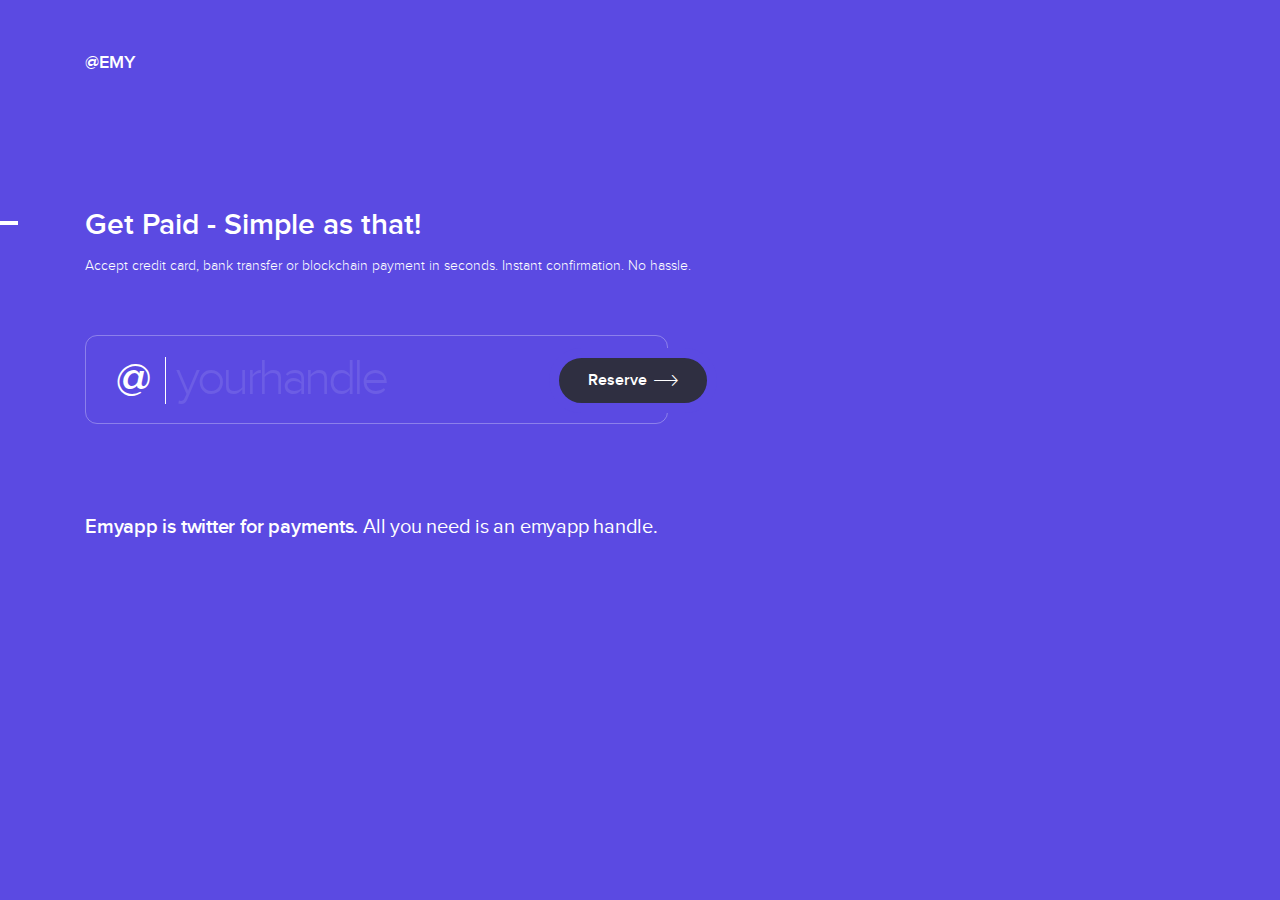
==== index.html @ e9bfbb36 "browser compatibility" ====
<!DOCTYPE html>
<html lang="en">
  <head>
    <meta charset="UTF-8" />
    <meta name="viewport" content="width=device-width, initial-scale=1.0" />
    <meta http-equiv="X-UA-Compatible" content="ie=edge" />
    <meta name="robots" content="noindex" />
    <link
      rel="icon"
      type="image/png"
      href="./assets/media/favicon/favicon.png"
    />
    <title>EMY</title>
    <link rel="stylesheet" href="./assets/css/bootstrap.min.css" />
    <link rel="stylesheet" href="./assets/css/style.css" />
  </head>

  <body id="app" class="background-color-dark full-screen overflow-hidden">
    <div class="container screens">
      <h5>@EMY</h5>
      <div class="row">
        <div
          class="col-12 offset-md-1 col-md-11 offset-xl-0 col-xl-12 screen-1"
        >
          <h2>Get Paid - Simple as that!</h2>
          <h3>
            Accept credit card, bank transfer or blockchain payment in seconds.
            Instant confirmation. No hassle.
          </h3>
          <div class="yourhandle">
            <button id="reserve-btn">Reserve<i class="icon-arrow"></i></button>
            <label for="handle">@</label>
            <input id="handleReserve" type="text" placeholder="yourhandle" />
          </div>
          <p>
            <span>Emyapp is twitter for payments.</span> All you need is an
            emyapp handle.
          </p>
        </div>
      </div>
    </div>

    <script
      src="https://code.jquery.com/jquery-3.4.0.min.js"
      integrity="sha256-BJeo0qm959uMBGb65z40ejJYGSgR7REI4+CW1fNKwOg="
      crossorigin="anonymous"
    ></script>
    <script src="./assets/js/bootstrap.min.js"></script>
    <script src="./assets/js/sliderTranspiled.js"></script>
  </body>
</html>
---- assets/css/style.css ----
@import url(../fonts/fonts-all/fonts.css);
@import url(../fonts/icon-fonts/icons.css);
*,
*::after,
*::before {
  padding: 0;
  margin: 0;
  -webkit-box-sizing: border-box;
  box-sizing: border-box; }

p,
h2,
h3,
h4 {
  padding: 0;
  margin: 0; }

html {
  font-size: 62.5%; }

body {
  font-family: "proxima_nova", Arial, sans-serif;
  color: #2F2F41; }

input:focus,
select:focus,
textarea:focus,
button:focus {
  outline: none; }

h1 {
  font-weight: bold; }

h2 {
  font-size: 2.4rem;
  font-weight: bold;
  line-height: 2.6rem; }

h4 {
  font-family: "djb_chalk_it_up";
  font-size: 2rem;
  line-height: 2.8rem;
  text-align: center;
  margin-bottom: 2rem;
  font-weight: bold; }

h5 {
  font-weight: bold; }

a {
  color: #ffffff;
  -webkit-transition: 0.3s ease-in-out;
  -o-transition: 0.3s ease-in-out;
  transition: 0.3s ease-in-out; }
  a:hover {
    text-decoration: none;
    color: #2F2F41; }

.slider-section {
  background-color: #5B4AE2;
  overflow: hidden; }
  .slider-section .index-nav {
    display: -webkit-box;
    display: -ms-flexbox;
    display: flex;
    -webkit-box-pack: justify;
    -ms-flex-pack: justify;
    justify-content: space-between;
    -webkit-box-align: baseline;
    -ms-flex-align: baseline;
    align-items: baseline; }
  .slider-section .reserve-index-btn {
    height: 2.5rem;
    width: 9.5rem;
    display: -webkit-box;
    display: -ms-flexbox;
    display: flex;
    font-size: 1.4rem;
    font-weight: 500;
    line-height: 1.7rem;
    padding: 0.4rem 2.2rem;
    border-radius: 3.4rem;
    background-color: #2F2F41;
    -webkit-transition: 0.3s ease-in-out;
    -o-transition: 0.3s ease-in-out;
    transition: 0.3s ease-in-out; }
    .slider-section .reserve-index-btn:hover {
      color: #2F2F41;
      background-color: #ffffff;
      -webkit-transform: scale(1.1);
      -ms-transform: scale(1.1);
      transform: scale(1.1);
      -webkit-box-shadow: 5px 5px 5px 0px rgba(0, 0, 0, 0.75);
      box-shadow: 5px 5px 5px 0px rgba(0, 0, 0, 0.75); }
  .slider-section .screens .screen-2 {
    padding-top: 9.4rem;
    padding-bottom: 12.6rem; }
    .slider-section .screens .screen-2 .small-img img {
      -webkit-transform: scale(1.5) translateY(7rem) translateX(-20%);
      -ms-transform: scale(1.5) translateY(7rem) translateX(-20%);
      transform: scale(1.5) translateY(7rem) translateX(-20%); }

.twitter-payments {
  padding-top: 3.4rem;
  padding-bottom: 8.1rem; }
  .twitter-payments h2 {
    width: 27.8rem;
    padding-bottom: 1.8rem; }
  .twitter-payments img {
    width: 100%;
    height: auto; }
  .twitter-payments p {
    width: 16.8rem;
    font-size: 1.4rem;
    letter-spacing: 0.1px;
    line-height: 1.8rem; }

.icons-section {
  margin-bottom: 8rem; }
  .icons-section .icons-box {
    display: -webkit-box;
    display: -ms-flexbox;
    display: flex;
    -webkit-box-orient: horizontal;
    -webkit-box-direction: normal;
    -ms-flex-flow: row wrap;
    flex-flow: row wrap; }
    .icons-section .icons-box img {
      width: 3.2rem;
      height: auto;
      margin-right: 16px; }
    .icons-section .icons-box h3 {
      display: -webkit-box;
      display: -ms-flexbox;
      display: flex;
      -webkit-box-align: center;
      -ms-flex-align: center;
      align-items: center;
      font-size: 1.6rem;
      font-weight: bold; }
    .icons-section .icons-box p {
      font-size: 1.4rem;
      line-height: 1.8rem;
      margin-top: 2rem;
      margin-bottom: 3rem; }

.online-payments {
  margin-bottom: 12.3rem; }
  .online-payments h2 {
    width: 27.8rem;
    margin-bottom: 1.8rem; }
  .online-payments p {
    width: 27.8rem;
    font-size: 1.4rem;
    line-height: 1.8rem;
    margin-bottom: 2.6rem; }
  .online-payments h3 {
    margin-bottom: 1.3rem;
    font-weight: bold; }
  .online-payments img:nth-of-type(1) {
    margin-bottom: 3.1rem; }
  .online-payments .emyapp-checkout {
    width: 13.3rem; }

.pay-coffee {
  margin-bottom: 7.5rem; }
  .pay-coffee h2 {
    width: 27.8rem;
    text-align: center;
    font-size: 1.8rem;
    line-height: 2.3rem;
    margin-bottom: 1.5rem;
    letter-spacing: -0.18px; }
  .pay-coffee p {
    width: 27.8rem;
    text-align: center;
    font-size: 1.4rem;
    line-height: 1.7rem;
    margin-bottom: 2.6rem; }
  .pay-coffee span {
    display: -webkit-box;
    display: -ms-flexbox;
    display: flex;
    -webkit-box-orient: vertical;
    -webkit-box-direction: normal;
    -ms-flex-direction: column;
    flex-direction: column;
    -webkit-box-align: center;
    -ms-flex-align: center;
    align-items: center;
    -webkit-box-pack: center;
    -ms-flex-pack: center;
    justify-content: center;
    width: 100%; }
  .pay-coffee img {
    width: 100%;
    height: auto; }

.business-solution {
  overflow: hidden;
  margin-bottom: 7.8rem; }
  .business-solution.container {
    padding-right: 0;
    padding-left: 0; }
  .business-solution.col-12 {
    padding-right: 0; }
  .business-solution img {
    width: 100%;
    height: auto; }
  .business-solution h4 {
    text-align: center; }
  .business-solution h2 {
    max-width: 27.7rem;
    font-size: 1.8rem;
    font-weight: bold;
    letter-spacing: -0.18px;
    line-height: 2.3rem;
    text-align: center;
    margin: auto;
    margin-bottom: 2.4rem; }
    .business-solution h2 span {
      display: block; }

footer {
  background-color: #5B4AE2;
  padding-top: 2rem;
  padding-bottom: 1.7rem; }
  footer h3 {
    color: #ffffff;
    font-size: 2.5rem;
    font-weight: bold;
    line-height: 3rem;
    text-align: center;
    margin-bottom: 2.5rem; }
  footer .store-icons {
    margin-bottom: 5rem; }
    footer .store-icons img {
      width: 11rem;
      -webkit-transition: 0.3s ease-in-out;
      -o-transition: 0.3s ease-in-out;
      transition: 0.3s ease-in-out; }
      footer .store-icons img:hover {
        -webkit-transform: scale(1.1);
        -ms-transform: scale(1.1);
        transform: scale(1.1);
        -webkit-box-shadow: 10px 10px 10px 0px rgba(0, 0, 0, 0.75);
        box-shadow: 10px 10px 10px 0px rgba(0, 0, 0, 0.75);
        border-radius: 9%; }
  footer .social-icons {
    margin-bottom: 2rem; }
    footer .social-icons img {
      height: 1.7rem;
      -webkit-transition: 0.3s ease-in-out;
      -o-transition: 0.3s ease-in-out;
      transition: 0.3s ease-in-out; }
      footer .social-icons img:hover {
        -webkit-transform: scale(1.3);
        -ms-transform: scale(1.3);
        transform: scale(1.3); }
  footer .privacy-terms {
    margin-bottom: 2.3rem;
    font-size: 1.2rem;
    line-height: 1.5rem; }
  footer p {
    color: #ffffff;
    font-size: 1.2rem;
    line-height: 1.5rem; }

.success-back-color {
  background-color: #5B4AE2; }

.white-stripes {
  position: relative; }

.signup-section h2 {
  font-size: 2.5rem;
  letter-spacing: -0.34px;
  line-height: 3rem;
  font-weight: 300; }
.signup-section .left-signup {
  display: -webkit-box;
  display: -ms-flexbox;
  display: flex;
  -webkit-box-orient: vertical;
  -webkit-box-direction: normal;
  -ms-flex-direction: column;
  flex-direction: column;
  color: #ffffff;
  min-height: 100vh;
  padding-top: 5rem; }
  .signup-section .left-signup h1 {
    font-size: 4.2rem;
    line-height: 5rem;
    margin-bottom: 3rem; }
  .signup-section .left-signup h5 {
    font-size: 1.8rem;
    font-weight: bold;
    line-height: 2.2rem; }
.signup-section .right-signup {
  display: -webkit-box;
  display: -ms-flexbox;
  display: flex;
  -webkit-box-orient: vertical;
  -webkit-box-direction: normal;
  -ms-flex-direction: column;
  flex-direction: column;
  text-align: center;
  min-height: 100vh;
  -webkit-box-pack: center;
  -ms-flex-pack: center;
  justify-content: center; }
  .signup-section .right-signup h2 {
    margin-bottom: 4.9rem; }
  .signup-section .right-signup a {
    color: #6043EB; }
  .signup-section .right-signup .signup-terms {
    font-size: 1.4rem;
    line-height: 1.7rem;
    margin-top: 3rem;
    margin-bottom: 5.5rem; }
  .signup-section .right-signup button {
    width: 100%;
    padding-top: 1.3rem;
    padding-bottom: 1.3rem;
    border-radius: 30px;
    background-color: #5b4ae2;
    -webkit-box-shadow: -1px 2px 5px 0 rgba(142, 142, 142, 0.5);
    box-shadow: -1px 2px 5px 0 rgba(142, 142, 142, 0.5);
    color: #f8f8f8;
    font-size: 2rem;
    font-weight: 500;
    letter-spacing: -0.27px;
    line-height: 2.4rem;
    border: none; }
    .signup-section .right-signup button:focus {
      outline: 0; }
  .signup-section .right-signup .input-box {
    position: relative; }
    .signup-section .right-signup .input-box input {
      font-size: 1.8rem;
      width: 100%;
      margin-top: 3.3rem;
      border-width: 0.1rem;
      border-top: none;
      border-left: none;
      border-right: none;
      border-color: #B9B9B9;
      padding-left: 40px;
      color: #2F2F41;
      box-shadow: none; }
      .signup-section .right-signup .input-box input::-webkit-input-placeholder {
        color: #B9B9B9; }
      .signup-section .right-signup .input-box input:-ms-input-placeholder {
        color: #B9B9B9; }
      .signup-section .right-signup .input-box input::-ms-input-placeholder {
        color: #B9B9B9; }
      .signup-section .right-signup .input-box input::placeholder {
        color: #B9B9B9; }
      .signup-section .right-signup .input-box input:focus {
        border-color: #5B4AE2; }
        .signup-section .right-signup .input-box input:focus + i {
          color: #5B4AE2; }
        .signup-section .right-signup .input-box input:focus:invalid {
          border-color: #E14141; }
          .signup-section .right-signup .input-box input:focus:invalid + i {
            color: #E14141; }
    .signup-section .right-signup .input-box i {
      font-size: 2rem;
      position: absolute;
      color: #B9B9B9;
      top: 3.5rem;
      left: 0.4rem; }
    .signup-section .right-signup .input-box .validation-alert {
      -ms-flex-item-align: start;
      align-self: start;
      display: -webkit-box;
      display: -ms-flexbox;
      display: flex;
      color: #E14141;
      font-size: 1rem;
      letter-spacing: -0.14px;
      line-height: 1.2rem; }
    .signup-section .right-signup .input-box .floating-label {
      -webkit-transform: translateY(-40px);
      -ms-transform: translateY(-40px);
      transform: translateY(-40px);
      left: 40px;
      position: absolute;
      -webkit-transition: all 0.3s;
      -o-transition: all 0.3s;
      transition: all 0.3s;
      color: #B9B9B9; }
    @media screen and (-ms-high-contrast: active), (-ms-high-contrast: none) {
      .signup-section .right-signup .input-box {
        /*IE10+-specific CSS here*/ }
        .signup-section .right-signup .input-box .floating-label {
          display: none; } }
    .signup-section .right-signup .input-box input:placeholder-shown ~ label {
      opacity: 1;
      visibility: hidden;
      -webkit-transform: translateY(-20px);
      -ms-transform: translateY(-20px);
      transform: translateY(-20px); }
.signup-section .signup-success {
  color: #ffffff; }
  .signup-section .signup-success .icon-checked {
    font-size: 8.4rem; }
  .signup-section .signup-success h2 {
    font-size: 2.2rem;
    font-weight: 400;
    letter-spacing: -0.3px;
    line-height: 2.6rem;
    margin-top: 4.3rem;
    margin-bottom: 14rem; }
    .signup-section .signup-success h2 span {
      display: inline-block;
      font-weight: bold;
      margin-top: 1rem; }
  .signup-section .signup-success a {
    display: block;
    color: #ffffff;
    font-size: 1.8rem;
    font-weight: 300;
    line-height: 2.6rem; }

.background-color-dark {
  background-color: #5B4AE2; }

.full-screen {
  min-height: 100vh; }

.screens .box-active {
  opacity: 1 !important; }
  .screens .box-active h2 {
    position: relative; }
    .screens .box-active h2:before {
      content: "";
      position: absolute;
      height: 0.4rem;
      width: 3.3rem;
      background-color: #ffffff;
      bottom: 50%;
      left: -10.5rem; }
.screens h5 {
  color: #ffffff;
  font-size: 1.4rem;
  font-weight: 500;
  line-height: 1.7rem;
  padding-top: 4rem; }
.screens .screen-1 {
  display: -webkit-box;
  display: -ms-flexbox;
  display: flex;
  -webkit-box-orient: vertical;
  -webkit-box-direction: normal;
  -ms-flex-direction: column;
  flex-direction: column;
  color: #ffffff; }
  .screens .screen-1 h2 {
    font-size: 2.2rem;
    font-weight: 500;
    line-height: 3.6rem;
    margin-top: 10.5rem; }
  .screens .screen-1 h3 {
    font-weight: 300;
    font-size: 1.2rem;
    line-height: 1.5rem;
    margin-top: 1.3rem; }
  .screens .screen-1 p {
    font-size: 1.6rem;
    letter-spacing: -0.22px;
    line-height: 2.2rem;
    margin-top: 12rem; }
    .screens .screen-1 p span {
      font-weight: 500; }
  .screens .screen-1 .yourhandle {
    position: relative;
    display: -webkit-box;
    display: -ms-flexbox;
    display: flex;
    -ms-flex-line-pack: center;
    align-content: center;
    height: 44px;
    width: 90%;
    /* fallback */
    width: calc(100% - 5rem);
    border: 1px solid rgba(255, 255, 255, 0.3);
    border-radius: 1.2rem;
    margin-top: 6rem; }
    .screens .screen-1 .yourhandle label {
      font-size: 2.6rem;
      font-weight: 500;
      line-height: 4.3rem;
      padding-left: 2rem;
      position: relative; }
      .screens .screen-1 .yourhandle label:after {
        content: "";
        position: absolute;
        top: 20%;
        right: -1rem;
        height: 2.5rem;
        width: 0.05rem;
        background-color: #ffffff; }
    .screens .screen-1 .yourhandle input {
      margin-left: 2.5rem;
      color: #ffffff;
      background-color: transparent;
      width: 55%;
      border: none;
      font-size: 2.4rem; }
    .screens .screen-1 .yourhandle ::-webkit-input-placeholder {
      color: #ffffff;
      opacity: 0.1; }
    .screens .screen-1 .yourhandle ::-moz-placeholder {
      color: #ffffff;
      opacity: 0.1; }
    .screens .screen-1 .yourhandle :-ms-input-placeholder {
      color: #ffffff;
      opacity: 0.1; }
    .screens .screen-1 .yourhandle :-moz-placeholder {
      color: #ffffff;
      opacity: 0.1; }
  .screens .screen-1 #reserve-btn {
    position: absolute;
    right: -3rem;
    top: 24%;
    display: -webkit-box;
    display: -ms-flexbox;
    display: flex;
    -webkit-box-pack: center;
    -ms-flex-pack: center;
    justify-content: center;
    -webkit-box-align: center;
    -ms-flex-align: center;
    align-items: center;
    height: 22px;
    width: 70px;
    border-radius: 34px;
    background-color: #2F2F41;
    opacity: 1 !important;
    border: none;
    color: #ffffff;
    font-size: 1rem;
    font-weight: 500;
    line-height: 1.2rem;
    -webkit-transition: 0.3s ease-in-out;
    -o-transition: 0.3s ease-in-out;
    transition: 0.3s ease-in-out; }
    .screens .screen-1 #reserve-btn:hover {
      color: #2F2F41;
      background-color: #ffffff; }
    .screens .screen-1 #reserve-btn i {
      font-size: 5px;
      padding-left: 5px; }
.screens .screen-2 {
  color: #ffffff;
  -ms-flex-line-pack: center;
  align-content: center;
  -webkit-box-pack: center;
  -ms-flex-pack: center;
  justify-content: center;
  height: 100vh;
  -webkit-animation: fade-in 1s ease-in;
  animation: fade-in 1s ease-in; }
@-webkit-keyframes fade-in {
  0% {
    opacity: 0.2; }
  100% {
    opacity: 1; } }
@keyframes fade-in {
  0% {
    opacity: 0.2; }
  100% {
    opacity: 1; } }
  .screens .screen-2 .text-box {
    opacity: 0.2; }
    .screens .screen-2 .text-box + .text-box {
      margin-top: 3rem; }
  .screens .screen-2 h2 {
    font-size: 2rem;
    font-weight: 300;
    line-height: 2.4rem; }
  .screens .screen-2 p {
    font-size: 1.4rem;
    line-height: 1.8rem;
    margin-top: 2rem; }
  .screens .screen-2 img {
    width: 100%;
    height: auto;
    -webkit-transform: scale(1.5) translateY(7rem);
    -ms-transform: scale(1.5) translateY(7rem);
    transform: scale(1.5) translateY(7rem); }
  .screens .screen-2 .img-divider {
    padding-top: 4rem; }

/* Small devices (landscape phones, 576px and up) */
@media (min-width: 576px) {
  h2 {
    font-size: 3.6rem; }

  .slider-section .screens .screen-2 .small-img img {
    padding-top: 4rem; }

  .twitter-payments {
    padding-top: 5.4rem;
    padding-bottom: 10.4rem; }
    .twitter-payments h2 {
      width: 24.1rem;
      line-height: 3.6rem;
      padding-bottom: 2.2rem; }
    .twitter-payments p {
      width: 24.1rem;
      line-height: 1.9rem; }
    .twitter-payments img {
      position: absolute;
      bottom: 2rem;
      left: -11%; }

  .online-payments {
    margin-bottom: 12.3rem; }
    .online-payments h2 {
      line-height: 3.8rem;
      margin-bottom: 1.5rem;
      width: -webkit-fit-content;
      width: -moz-fit-content;
      width: fit-content; }
    .online-payments p {
      line-height: 3.1rem;
      width: -webkit-fit-content;
      width: -moz-fit-content;
      width: fit-content; }
    .online-payments h3 {
      font-size: 2.1rem;
      line-height: 2.5rem; }

  .business-solution {
    margin-bottom: 13.5rem; }
    .business-solution.container {
      padding-right: 15px;
      padding-left: 15px; }
    .business-solution.col-12 {
      padding-right: 15px; }
    .business-solution h2 span {
      display: initial; }

  footer {
    padding-top: 4rem;
    padding-bottom: 3rem; }
    footer h3 {
      font-size: 4.2rem;
      line-height: 5rem;
      margin-bottom: 2.7rem; }
    footer .store-icons {
      margin-bottom: 7rem; }
      footer .store-icons img {
        width: 12.5rem; }
    footer .social-icons {
      margin-bottom: 3rem; }
      footer .social-icons img {
        height: 1.9rem; }
    footer .privacy-terms {
      margin-bottom: 3rem;
      font-size: 1.6rem;
      line-height: 2rem; }
    footer p {
      font-size: 1.4rem;
      line-height: 1.7rem; }

  .screens .screen-2 .img-divider-576 {
    padding-top: 4rem; } }
/* Medium devices (tablets, 768px and up) */
@media (min-width: 768px) {
  h4 {
    font-size: 2rem;
    line-height: 2.8rem;
    margin-bottom: 3rem;
    text-align: left; }

  .success-back-color {
    background-color: #ffffff; }

  .white-stripes {
    background: -webkit-gradient(linear, right top, left top, color-stop(60%, #ffffff), color-stop(40%, #5B4AE2));
    background: -webkit-linear-gradient(right, #ffffff 60%, #5B4AE2 40%);
    background: -o-linear-gradient(right, #ffffff 60%, #5B4AE2 40%);
    background: linear-gradient(to left, #ffffff 60%, #5B4AE2 40%); }

  .slider-section .reserve-index-btn {
    height: 2.9rem;
    width: 9.7rem;
    font-weight: 500;
    padding: 0.6rem 2.3rem;
    border-radius: 3.4rem;
    background-color: #2F2F41; }
    .slider-section .reserve-index-btn:hover {
      color: #2F2F41;
      background-color: #ffffff; }
  .slider-section .screens .screen-2 {
    padding-top: 12.8rem;
    padding-bottom: 40.2rem; }

  .twitter-payments img {
    bottom: -7rem; }

  .icons-section {
    margin-bottom: 14.7rem; }
    .icons-section .icons-box {
      -webkit-box-orient: vertical;
      -webkit-box-direction: normal;
      -ms-flex-flow: column nowrap;
      flex-flow: column nowrap; }
      .icons-section .icons-box img {
        height: 50px;
        margin-bottom: 2.5rem; }
      .icons-section .icons-box h3 {
        font-size: 2rem;
        line-height: 2.4rem; }
      .icons-section .icons-box p {
        line-height: 1.9rem; }

  .online-payments h2 {
    width: 30.3rem; }
  .online-payments p {
    width: 30.3rem; }

  .pay-coffee {
    margin-bottom: 13rem; }
    .pay-coffee p {
      font-size: 1.4rem;
      line-height: 1.7rem;
      text-align: left; }
    .pay-coffee h2 {
      font-size: 3rem;
      font-weight: bold;
      letter-spacing: -0.3px;
      line-height: 3rem;
      text-align: left; }
    .pay-coffee span {
      -webkit-box-align: start;
      -ms-flex-align: start;
      align-items: start; }

  .business-solution h2 {
    max-width: 50rem;
    font-size: 3rem;
    letter-spacing: -0.3px;
    line-height: 3rem; }

  .signup-section .right-signup h2 {
    text-align: left; }
  .signup-section .signup-success {
    display: -webkit-box;
    display: -ms-flexbox;
    display: flex;
    -webkit-box-orient: vertical;
    -webkit-box-direction: normal;
    -ms-flex-direction: column;
    flex-direction: column;
    -webkit-box-align: start;
    -ms-flex-align: start;
    align-items: flex-start; }
    .signup-section .signup-success .icon-checked {
      font-size: 9.6rem;
      color: #5B4AE2; }
    .signup-section .signup-success .icon-arrow {
      color: #5B4AE2; }
    .signup-section .signup-success h2 {
      color: #5B4AE2;
      font-size: 3rem;
      font-weight: 300;
      letter-spacing: -2.07px;
      line-height: 3.6rem;
      margin-top: 4.3rem;
      margin-bottom: 8rem; }
    .signup-section .signup-success a {
      color: #2F2F41;
      line-height: 2.4rem;
      text-align: left; }
      .signup-section .signup-success a:hover {
        color: #5B4AE2;
        cursor: pointer; }

  .screens h5 {
    font-size: 1.8rem;
    line-height: 2.2rem;
    padding-top: 5.2rem; }
  .screens .screen-1 h2 {
    position: relative;
    font-size: 3rem;
    line-height: 3.6rem;
    margin-top: 12.8rem; }
    .screens .screen-1 h2:before {
      content: "";
      position: absolute;
      height: 0.4rem;
      width: 3.3rem;
      background-color: #ffffff;
      bottom: 50%;
      left: -10rem; }
  .screens .screen-1 h3 {
    font-size: 1.4rem;
    line-height: 1.7rem;
    margin-top: 1.5rem; }
  .screens .screen-1 p {
    font-size: 2rem;
    line-height: 4.8rem;
    margin-top: 7.9rem; }
  .screens .screen-1 .yourhandle {
    height: 8.9rem;
    max-width: 58.3rem;
    margin-top: 6rem;
    border-radius: 1.2rem; }
    .screens .screen-1 .yourhandle label {
      font-size: 4.5rem;
      font-weight: 500;
      line-height: 8.9rem;
      padding-left: 3rem; }
      .screens .screen-1 .yourhandle label:after {
        content: "";
        position: absolute;
        top: 25%;
        right: -1.5rem;
        height: 4.7rem;
        width: 0.1rem; }
    .screens .screen-1 .yourhandle input {
      margin-left: 2.5rem;
      width: 65%;
      font-size: 5rem;
      line-height: 6.1rem;
      letter-spacing: -3.45px;
      font-weight: 300; }
  .screens .screen-1 #reserve-btn {
    right: -5rem;
    top: 14%;
    height: 4.5rem;
    width: 14.8rem;
    font-size: 1.6rem;
    font-weight: 500;
    line-height: 4.5rem;
    -webkit-box-sizing: content-box;
    box-sizing: content-box;
    border: 1rem solid #5B4AE2; }
    .screens .screen-1 #reserve-btn i {
      font-size: 1.1rem;
      padding-left: 0.7rem; }
  .screens .screen-2 {
    padding-top: 0; }
    .screens .screen-2 .text-box {
      opacity: 0.2; }
      .screens .screen-2 .text-box + .text-box {
        margin-top: 4rem; }
    .screens .screen-2 h2 {
      max-width: 37.4rem;
      font-size: 3rem;
      font-weight: 300;
      line-height: 3.6rem; }
      .screens .screen-2 h2:before {
        left: -5.5rem; }
    .screens .screen-2 p {
      max-width: 35.6rem;
      font-size: 1.6rem;
      line-height: 2rem;
      margin-top: 2rem; }
    .screens .screen-2 img {
      -webkit-transform: scale(2.5) translateY(9rem) translateX(-4.5rem);
      -ms-transform: scale(2.5) translateY(9rem) translateX(-4.5rem);
      transform: scale(2.5) translateY(9rem) translateX(-4.5rem); } }
@media (min-width: 921px) {
  .screens .screen-2 img {
    -webkit-transform: scale(3.5) translateY(6.4rem) translateX(-2.5rem);
    -ms-transform: scale(3.5) translateY(6.4rem) translateX(-2.5rem);
    transform: scale(3.5) translateY(6.4rem) translateX(-2.5rem); } }
/* Large devices (desktops, 992px and up) */
@media (min-width: 992px) {
  h2 {
    font-size: 5.6rem; }

  .screens .screen-2 img {
    -webkit-transform: scale(2) translateY(9rem);
    -ms-transform: scale(2) translateY(9rem);
    transform: scale(2) translateY(9rem); }

  .twitter-payments {
    padding-bottom: 27rem; }
    .twitter-payments h2 {
      width: 38rem;
      line-height: 5.8rem; }
    .twitter-payments p {
      width: 38rem;
      font-size: 1.5rem;
      line-height: 2.2rem; }
    .twitter-payments img {
      bottom: -23rem;
      left: -22%; }

  .icons-section {
    margin-bottom: 14.7rem; }
    .icons-section .icons-box h3 {
      font-size: 2.1rem;
      line-height: 2.5rem; }
    .icons-section .icons-box p {
      font-size: 1.5rem;
      line-height: 2.2rem; }

  .online-payments {
    margin-bottom: 8rem; }
    .online-payments h2 {
      font-size: 5.5rem;
      line-height: 5.5rem;
      width: 43rem;
      margin-bottom: 2rem; }
    .online-payments p {
      font-size: 1.5rem;
      line-height: 2.2rem;
      width: 43rem; }
    .online-payments h3 {
      font-size: 2.1rem;
      line-height: 2.5rem; }
    .online-payments .emyapp-checkout {
      width: 15.5rem; }

  .business-solution {
    margin-bottom: 19.5rem; }
    .business-solution h2 {
      max-width: 70rem;
      font-size: 4rem;
      letter-spacing: -0.4px;
      line-height: 4rem; }

  footer {
    padding-top: 9.4rem;
    padding-bottom: 2.6rem; }
    footer h3 {
      font-size: 5.2rem;
      line-height: 6.2rem;
      margin-bottom: 4.8rem; }
    footer .store-icons {
      margin-bottom: 10.9rem; }
      footer .store-icons img {
        width: 15.5rem; }
    footer .social-icons {
      margin-bottom: 4rem; }
      footer .social-icons img {
        height: 2.2rem; }
    footer .privacy-terms {
      margin-bottom: 4rem;
      font-size: 2rem;
      line-height: 2.4rem; }
    footer p {
      font-size: 1.8rem;
      line-height: 2.2rem; } }
/* Extra large devices (large desktops, 1200px and up) */
@media (min-width: 1200px) {
  h4 {
    font-size: 3rem;
    line-height: 4.18rem;
    margin-bottom: 2.5rem; }

  .twitter-payments {
    padding-bottom: 36rem; }
    .twitter-payments img {
      bottom: -34rem; }

  .pay-coffee h2 {
    font-size: 3.5rem;
    font-weight: bold;
    letter-spacing: -0.35px;
    line-height: 3.7rem; }
  .pay-coffee p {
    font-size: 1.8rem;
    line-height: 2.2rem; } }
/* Extra large devices (large desktops, 1440px and up) */
@media (min-width: 1440px) {
  .slider-section .index-nav h5 {
    font-size: 2rem;
    line-height: 2.4rem; }
  .slider-section .reserve-index-btn {
    height: 3.6rem;
    width: 13.5rem;
    font-size: 1.6rem;
    line-height: 1.9rem;
    padding: 0.9rem 3.6rem; }
  .slider-section .screens .screen-2 {
    padding-top: 19.7rem;
    padding-bottom: 31.9rem;
    height: auto; }

  .pay-coffee {
    margin-bottom: 7rem; }
    .pay-coffee img {
      position: absolute;
      width: 58.3vw;
      left: -29%;
      max-width: 86rem; }
    .pay-coffee span {
      height: 57rem;
      -webkit-box-align: center;
      -ms-flex-align: center;
      align-items: center; }

  .white-stripes {
    background: -webkit-gradient(linear, right top, left top, color-stop(51%, #ffffff), color-stop(49%, #5B4AE2));
    background: -webkit-linear-gradient(right, #ffffff 51%, #5B4AE2 49%);
    background: -o-linear-gradient(right, #ffffff 51%, #5B4AE2 49%);
    background: linear-gradient(to left, #ffffff 51%, #5B4AE2 49%); }
    .white-stripes .bot-mask {
      background-color: #ffffff;
      height: 20vh;
      width: 50vw;
      position: absolute;
      bottom: 0;
      z-index: -1; }

  .signup-section .left-signup {
    background-image: url("../media/desktop/images/mobile_signup.png");
    background-repeat: no-repeat;
    background-position: 20% 100%;
    padding-top: 3.4rem;
    min-height: 85rem; }
    .signup-section .left-signup h1 {
      font-size: 6.2rem;
      line-height: 7.4rem;
      margin-bottom: 1rem; }
    .signup-section .left-signup h2 {
      font-size: 3.3rem;
      line-height: 4rem;
      font-weight: 300; }
    .signup-section .left-signup h5 {
      font-size: 2rem;
      line-height: 2.4rem;
      margin-bottom: 10.6rem; }
  .signup-section .signup-success .icon-checked {
    font-size: 9rem; }
  .signup-section .signup-success h2 {
    font-size: 3.3rem;
    letter-spacing: -2.28px;
    line-height: 4rem;
    margin-top: 2.3rem;
    margin-bottom: 23.7rem; }
  .signup-section .signup-success a {
    font-size: 3.2;
    line-height: 3.2rem; }

  .screens h5 {
    font-size: 2rem;
    line-height: 2.4rem;
    padding-top: 5.2rem; }
  .screens .screen-1 h2 {
    font-size: 3.5rem;
    line-height: 6.8rem;
    margin-top: 13.6rem; }
    .screens .screen-1 h2:before {
      height: 0.6rem;
      width: 17.1rem;
      left: -25rem; }
  .screens .screen-1 h3 {
    font-size: 2rem;
    line-height: 2.4rem;
    margin-top: 1rem; }
  .screens .screen-1 p {
    font-size: 2.5rem;
    letter-spacing: -0.34px;
    margin-top: 14.6rem; }
  .screens .screen-1 .yourhandle {
    height: 13.3rem;
    max-width: 88.3rem;
    margin-top: 12.5rem; }
    .screens .screen-1 .yourhandle label {
      font-size: 6.8rem;
      font-weight: 500;
      line-height: 13.3rem;
      padding-left: 4.8rem; }
      .screens .screen-1 .yourhandle label:after {
        content: "";
        position: absolute;
        top: 25%;
        right: -2.6rem;
        height: 7.4rem;
        width: 0.1rem; }
    .screens .screen-1 .yourhandle input {
      margin-left: 5.5rem;
      width: 65%;
      font-size: 9rem;
      line-height: 13.3rem;
      letter-spacing: -6.21px;
      font-weight: 300; }
  .screens .screen-1 #reserve-btn {
    right: -5rem;
    top: 14%;
    height: 5.9rem;
    width: 19.4rem;
    font-size: 2.2rem;
    line-height: 5.9rem;
    -webkit-box-sizing: content-box;
    box-sizing: content-box;
    border: 1.9rem solid #5B4AE2;
    border-radius: 5.4rem; }
    .screens .screen-1 #reserve-btn i {
      font-size: 1.6rem;
      padding-left: 1.4rem; }
  .screens .screen-2 {
    padding-top: 0; }
    .screens .screen-2 .text-box + .text-box {
      margin-top: 8rem; }
    .screens .screen-2 .text-box h2:before {
      height: 0.6rem;
      width: 17.1rem;
      left: -25rem; }
    .screens .screen-2 p {
      max-width: 38.2rem;
      margin-top: 2.5rem; }
    .screens .screen-2 img {
      -webkit-transform: scale(2) translateY(9rem);
      -ms-transform: scale(2) translateY(9rem);
      transform: scale(2) translateY(9rem); } }

/*# sourceMappingURL=style.css.map */
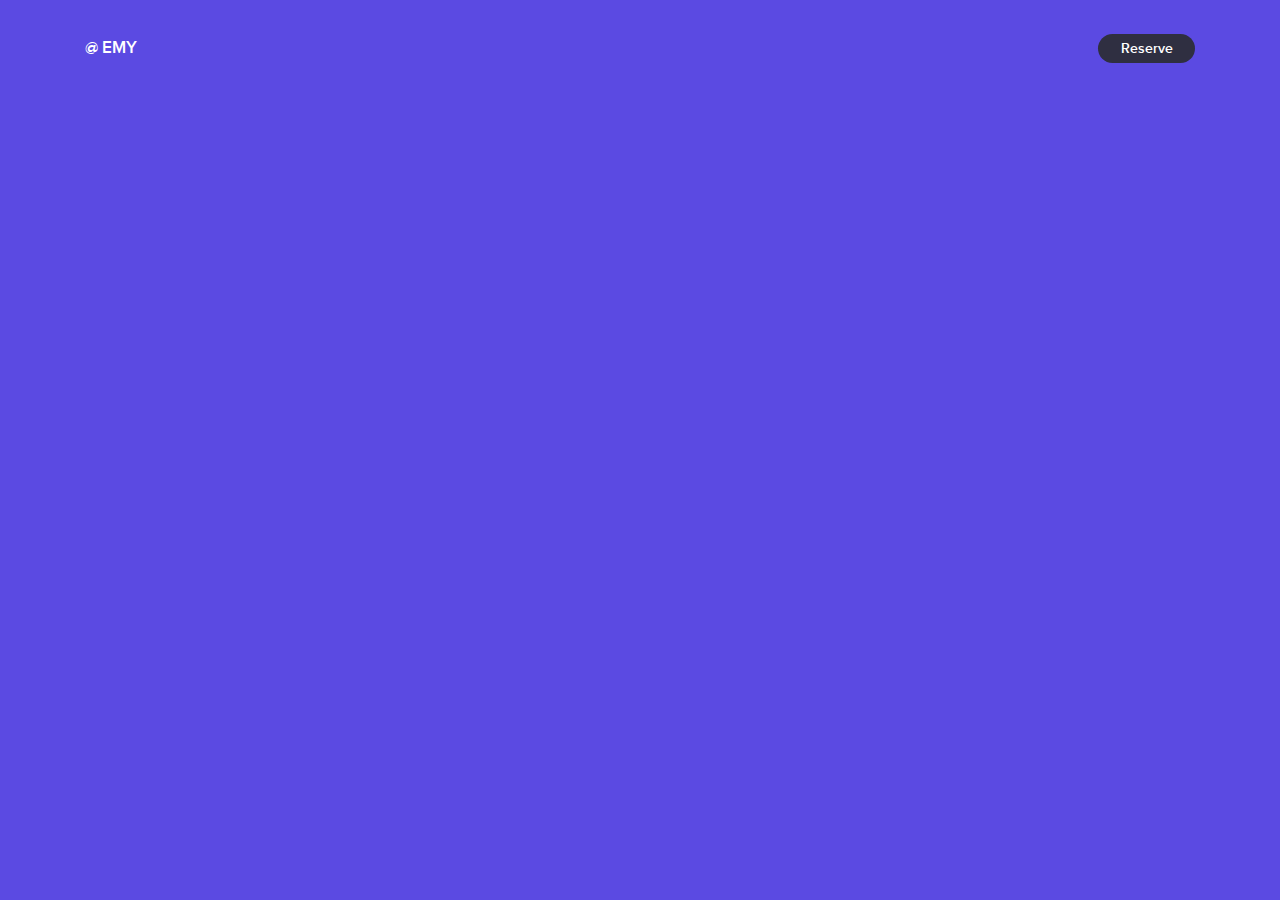
==== commit 17f60587: "transitions" ====
--- a/index.html
+++ b/index.html
@@ -15,9 +15,21 @@
     <link rel="stylesheet" href="./assets/css/style.css" />
   </head>
 
-  <body id="app" class="background-color-dark full-screen overflow-hidden">
-    <div class="container screens">
+  <body class="background-color-dark full-screen overflow-hidden">
+    <div class="container">
+      <div class="row">
+        <div class="col-12 index-nav">
+          <h5>@ EMY</h5>
+          <a href="./signup.html" class="reserve-index-btn">Reserve</a>
+        </div>
+      </div>
+    </div>
+
+    <div id="app"></div>
+
+    <!-- <div class="container screens">
       <h5>@EMY</h5>
+      <a href="./signup.html" class="reserve-index-btn">Reserve</a>
       <div class="row">
         <div
           class="col-12 offset-md-1 col-md-11 offset-xl-0 col-xl-12 screen-1"
@@ -38,7 +50,7 @@
           </p>
         </div>
       </div>
-    </div>
+    </div> -->
 
     <script
       src="https://code.jquery.com/jquery-3.4.0.min.js"
--- a/assets/css/style.css
+++ b/assets/css/style.css
@@ -56,20 +56,23 @@
     text-decoration: none;
     color: #2F2F41; }
 
-.slider-section {
-  background-color: #5B4AE2;
-  overflow: hidden; }
-  .slider-section .index-nav {
-    display: -webkit-box;
-    display: -ms-flexbox;
-    display: flex;
-    -webkit-box-pack: justify;
-    -ms-flex-pack: justify;
-    justify-content: space-between;
-    -webkit-box-align: baseline;
-    -ms-flex-align: baseline;
-    align-items: baseline; }
-  .slider-section .reserve-index-btn {
+.index-nav {
+  display: -webkit-box;
+  display: -ms-flexbox;
+  display: flex;
+  -webkit-box-pack: justify;
+  -ms-flex-pack: justify;
+  justify-content: space-between;
+  -webkit-box-align: baseline;
+  -ms-flex-align: baseline;
+  align-items: baseline; }
+  .index-nav h5 {
+    color: #ffffff;
+    font-size: 1.7rem;
+    font-weight: 500;
+    line-height: 1.7rem;
+    padding-top: 4rem; }
+  .index-nav .reserve-index-btn {
     height: 2.5rem;
     width: 9.5rem;
     display: -webkit-box;
@@ -84,7 +87,7 @@
     -webkit-transition: 0.3s ease-in-out;
     -o-transition: 0.3s ease-in-out;
     transition: 0.3s ease-in-out; }
-    .slider-section .reserve-index-btn:hover {
+    .index-nav .reserve-index-btn:hover {
       color: #2F2F41;
       background-color: #ffffff;
       -webkit-transform: scale(1.1);
@@ -92,6 +95,10 @@
       transform: scale(1.1);
       -webkit-box-shadow: 5px 5px 5px 0px rgba(0, 0, 0, 0.75);
       box-shadow: 5px 5px 5px 0px rgba(0, 0, 0, 0.75); }
+
+.slider-section {
+  background-color: #5B4AE2;
+  overflow: hidden; }
   .slider-section .screens .screen-2 {
     padding-top: 9.4rem;
     padding-bottom: 12.6rem; }
@@ -429,18 +436,19 @@
 .full-screen {
   min-height: 100vh; }
 
-.screens .box-active {
-  opacity: 1 !important; }
-  .screens .box-active h2 {
-    position: relative; }
-    .screens .box-active h2:before {
-      content: "";
-      position: absolute;
-      height: 0.4rem;
-      width: 3.3rem;
-      background-color: #ffffff;
-      bottom: 50%;
-      left: -10.5rem; }
+@-webkit-keyframes fade-in-screen {
+  0% {
+    opacity: 0; }
+  100% {
+    opacity: 1; } }
+@keyframes fade-in-screen {
+  0% {
+    opacity: 0; }
+  100% {
+    opacity: 1; } }
+.screens .fade-in-screen {
+  -webkit-animation: fade-in 0.4s linear;
+  animation: fade-in 0.4s linear; }
 .screens h5 {
   color: #ffffff;
   font-size: 1.4rem;
@@ -484,7 +492,7 @@
     width: 90%;
     /* fallback */
     width: calc(100% - 5rem);
-    border: 1px solid rgba(255, 255, 255, 0.3);
+    border: 1px solid #ffffff;
     border-radius: 1.2rem;
     margin-top: 6rem; }
     .screens .screen-1 .yourhandle label {
@@ -559,9 +567,7 @@
   -webkit-box-pack: center;
   -ms-flex-pack: center;
   justify-content: center;
-  height: 100vh;
-  -webkit-animation: fade-in 1s ease-in;
-  animation: fade-in 1s ease-in; }
+  height: 100vh; }
 @-webkit-keyframes fade-in {
   0% {
     opacity: 0.2; }
@@ -572,6 +578,14 @@
     opacity: 0.2; }
   100% {
     opacity: 1; } }
+@keyframes fade-in-img {
+  0% {
+    opacity: 0; }
+  100% {
+    opacity: 1; } }
+  .screens .screen-2 .animate-me {
+    -webkit-animation: fade-in 1s ease-in;
+    animation: fade-in 1s ease-in; }
   .screens .screen-2 .text-box {
     opacity: 0.2; }
     .screens .screen-2 .text-box + .text-box {
@@ -590,8 +604,23 @@
     -webkit-transform: scale(1.5) translateY(7rem);
     -ms-transform: scale(1.5) translateY(7rem);
     transform: scale(1.5) translateY(7rem); }
+  .screens .screen-2 .animate-me-img {
+    -webkit-animation: fade-in-img 2s ease-in;
+    animation: fade-in-img 2s ease-in; }
   .screens .screen-2 .img-divider {
     padding-top: 4rem; }
+  .screens .screen-2 .box-active {
+    opacity: 1; }
+    .screens .screen-2 .box-active h2 {
+      position: relative; }
+      .screens .screen-2 .box-active h2:before {
+        content: "";
+        position: absolute;
+        height: 0.4rem;
+        width: 3.3rem;
+        background-color: #ffffff;
+        bottom: 50%;
+        left: -10.5rem; }
 
 /* Small devices (landscape phones, 576px and up) */
 @media (min-width: 576px) {
@@ -685,16 +714,17 @@
     background: -o-linear-gradient(right, #ffffff 60%, #5B4AE2 40%);
     background: linear-gradient(to left, #ffffff 60%, #5B4AE2 40%); }
 
-  .slider-section .reserve-index-btn {
+  .index-nav .reserve-index-btn {
     height: 2.9rem;
     width: 9.7rem;
     font-weight: 500;
     padding: 0.6rem 2.3rem;
     border-radius: 3.4rem;
     background-color: #2F2F41; }
-    .slider-section .reserve-index-btn:hover {
+    .index-nav .reserve-index-btn:hover {
       color: #2F2F41;
       background-color: #ffffff; }
+
   .slider-section .screens .screen-2 {
     padding-top: 12.8rem;
     padding-bottom: 40.2rem; }
@@ -845,10 +875,8 @@
       padding-left: 0.7rem; }
   .screens .screen-2 {
     padding-top: 0; }
-    .screens .screen-2 .text-box {
-      opacity: 0.2; }
-      .screens .screen-2 .text-box + .text-box {
-        margin-top: 4rem; }
+    .screens .screen-2 .text-box + .text-box {
+      margin-top: 4rem; }
     .screens .screen-2 h2 {
       max-width: 37.4rem;
       font-size: 3rem;
@@ -971,15 +999,16 @@
     line-height: 2.2rem; } }
 /* Extra large devices (large desktops, 1440px and up) */
 @media (min-width: 1440px) {
-  .slider-section .index-nav h5 {
+  .index-nav h5 {
     font-size: 2rem;
     line-height: 2.4rem; }
-  .slider-section .reserve-index-btn {
+  .index-nav .reserve-index-btn {
     height: 3.6rem;
     width: 13.5rem;
     font-size: 1.6rem;
     line-height: 1.9rem;
     padding: 0.9rem 3.6rem; }
+
   .slider-section .screens .screen-2 {
     padding-top: 19.7rem;
     padding-bottom: 31.9rem;
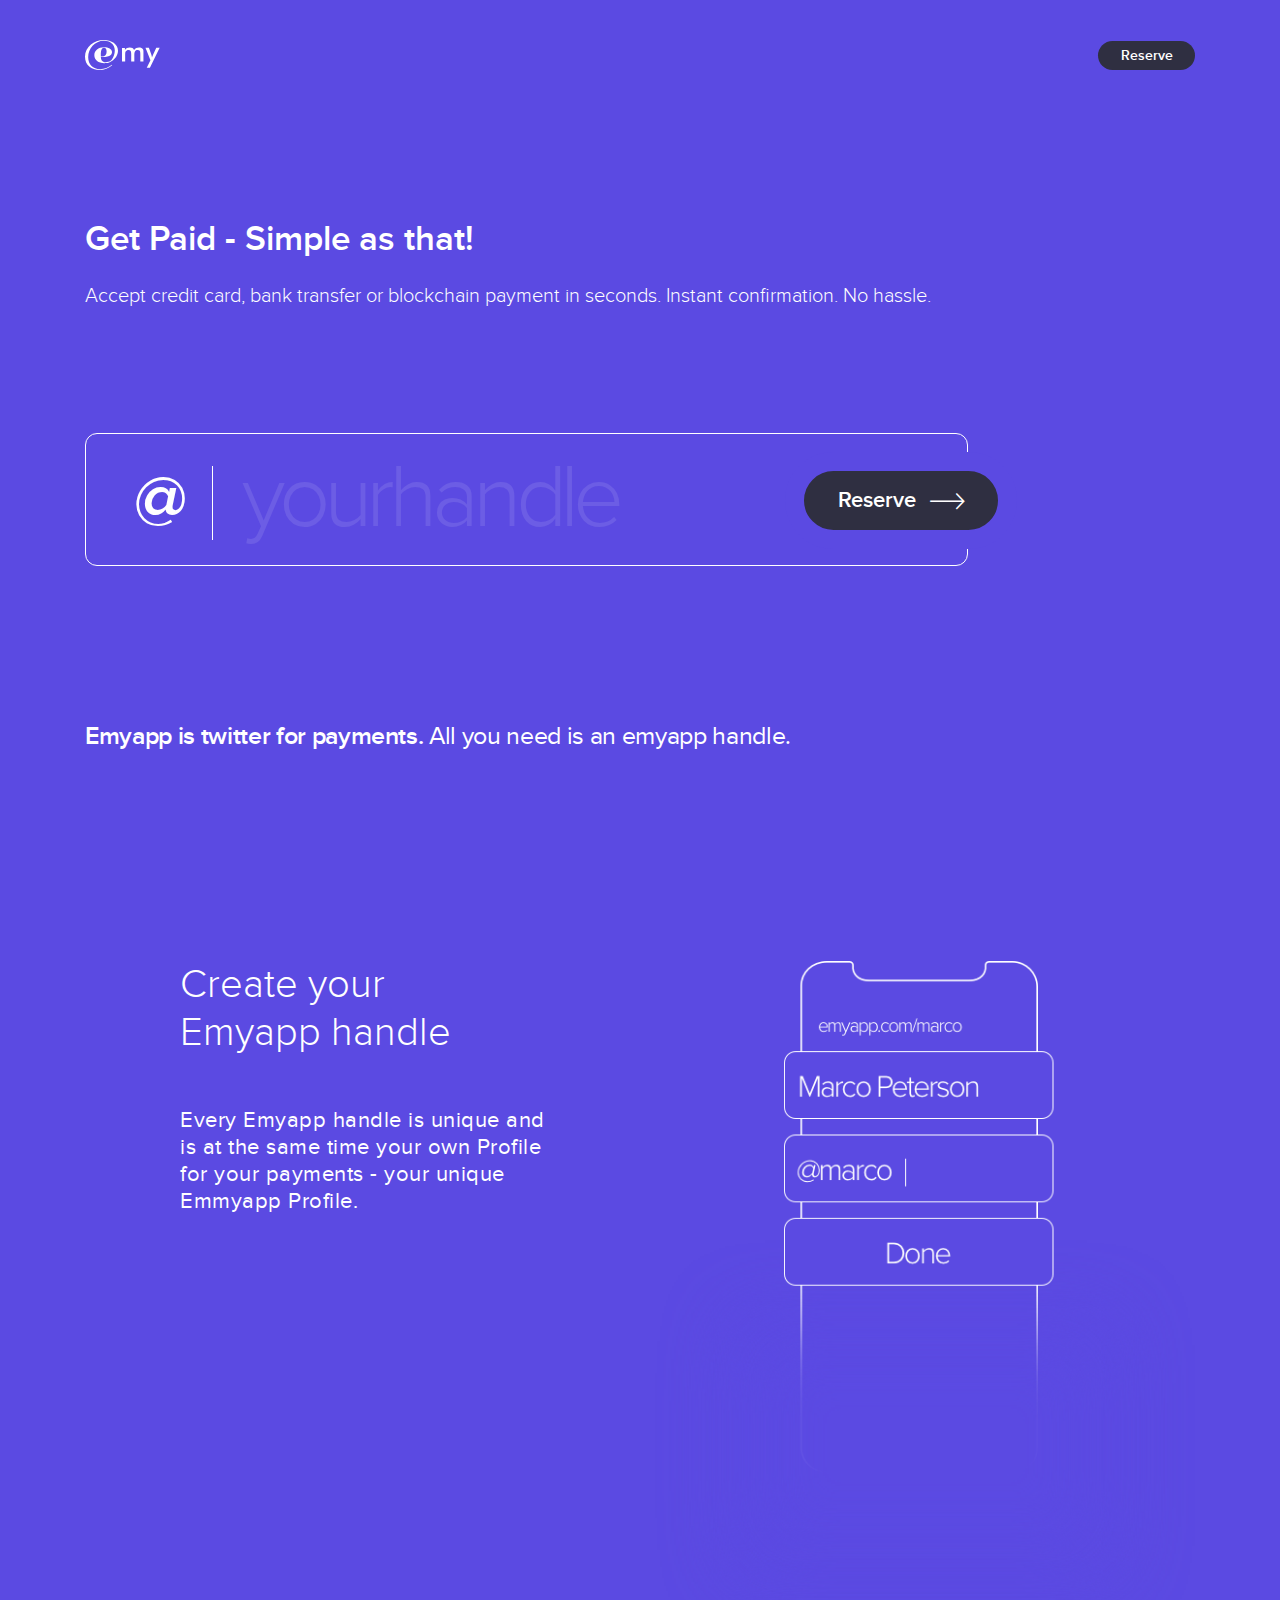
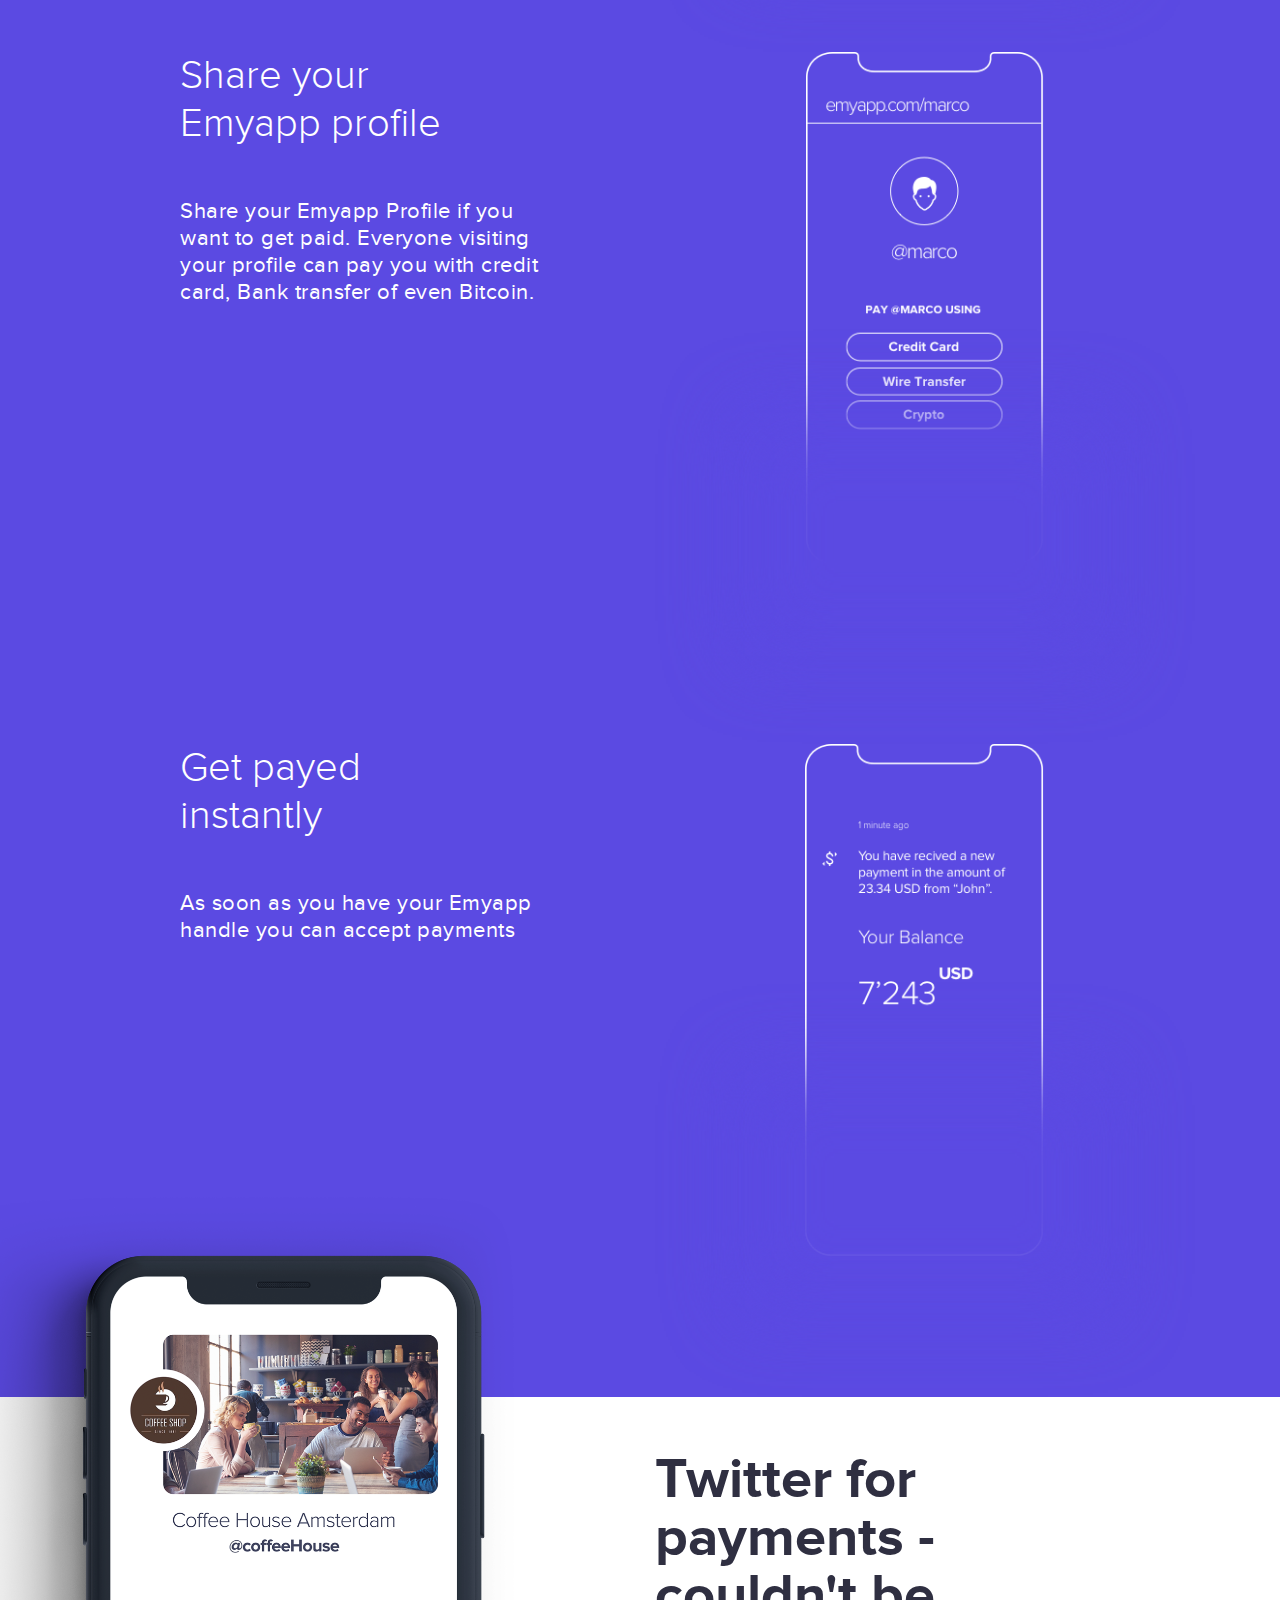
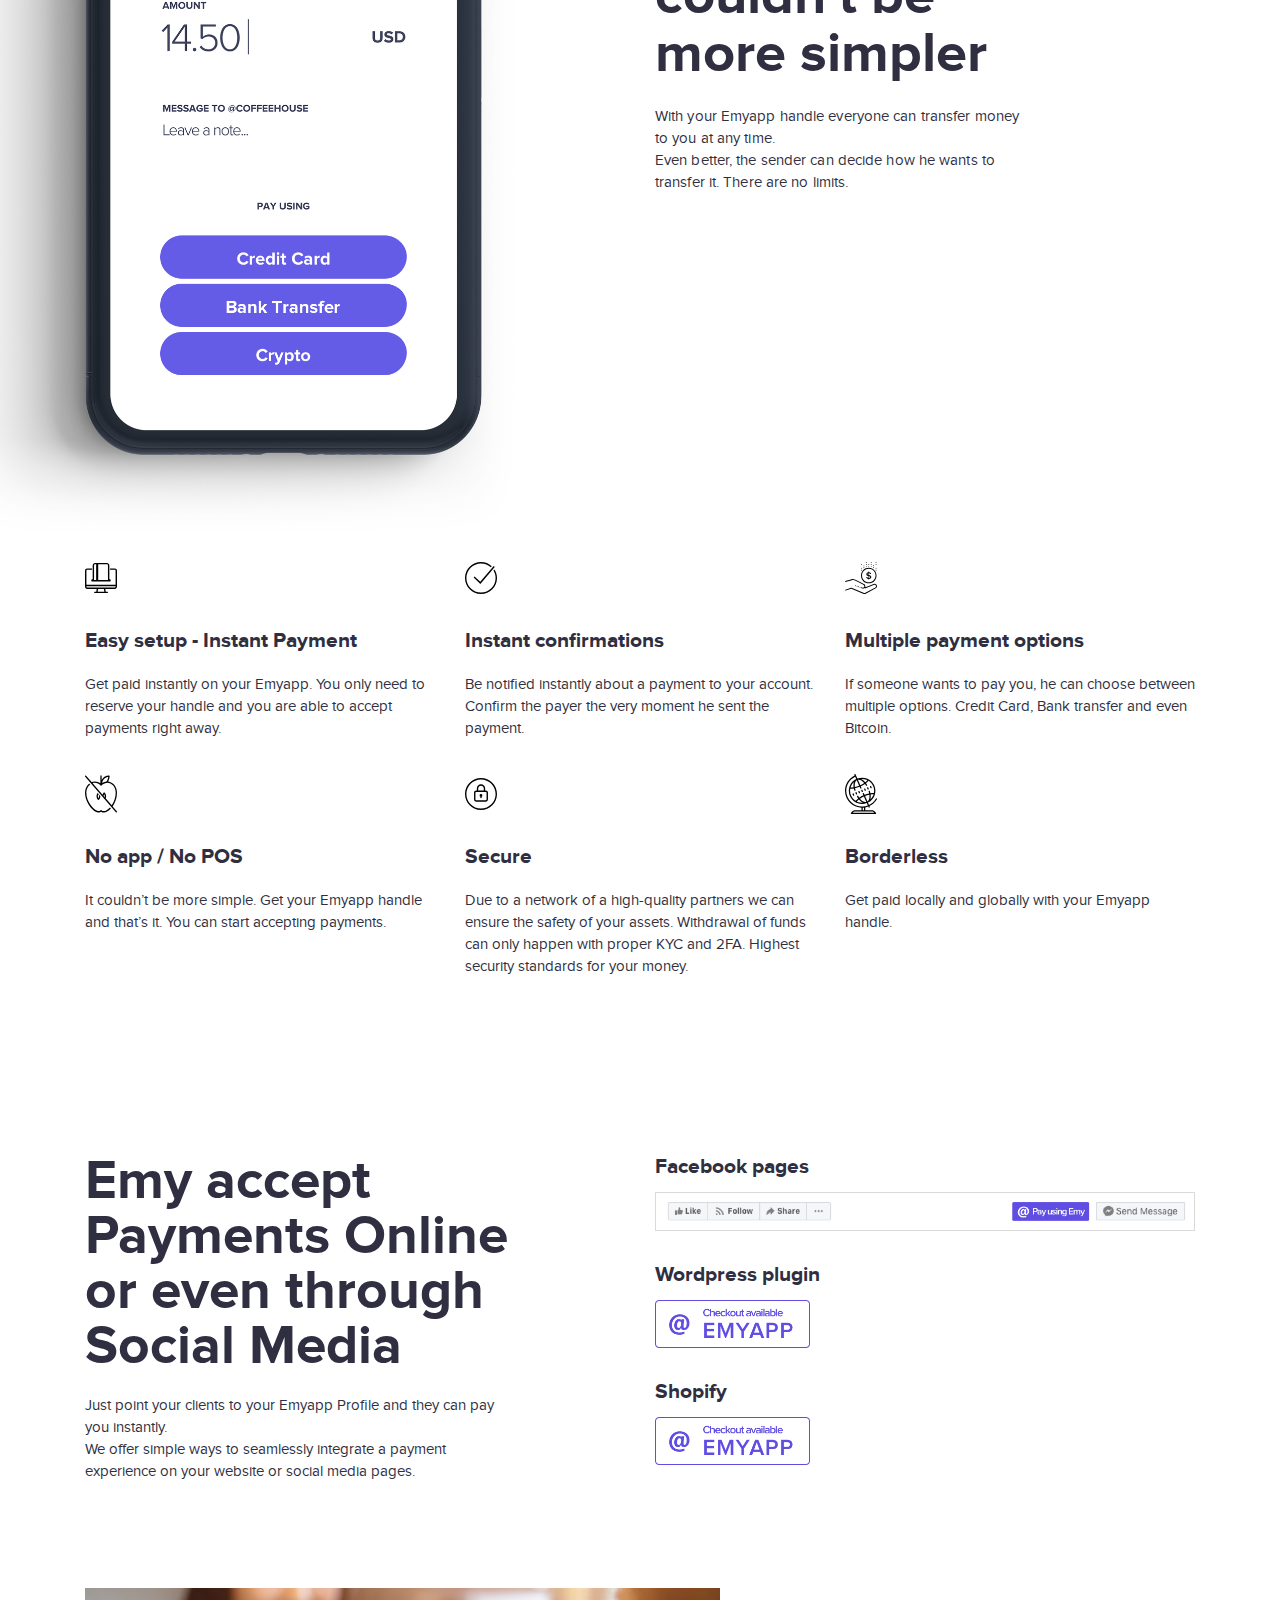
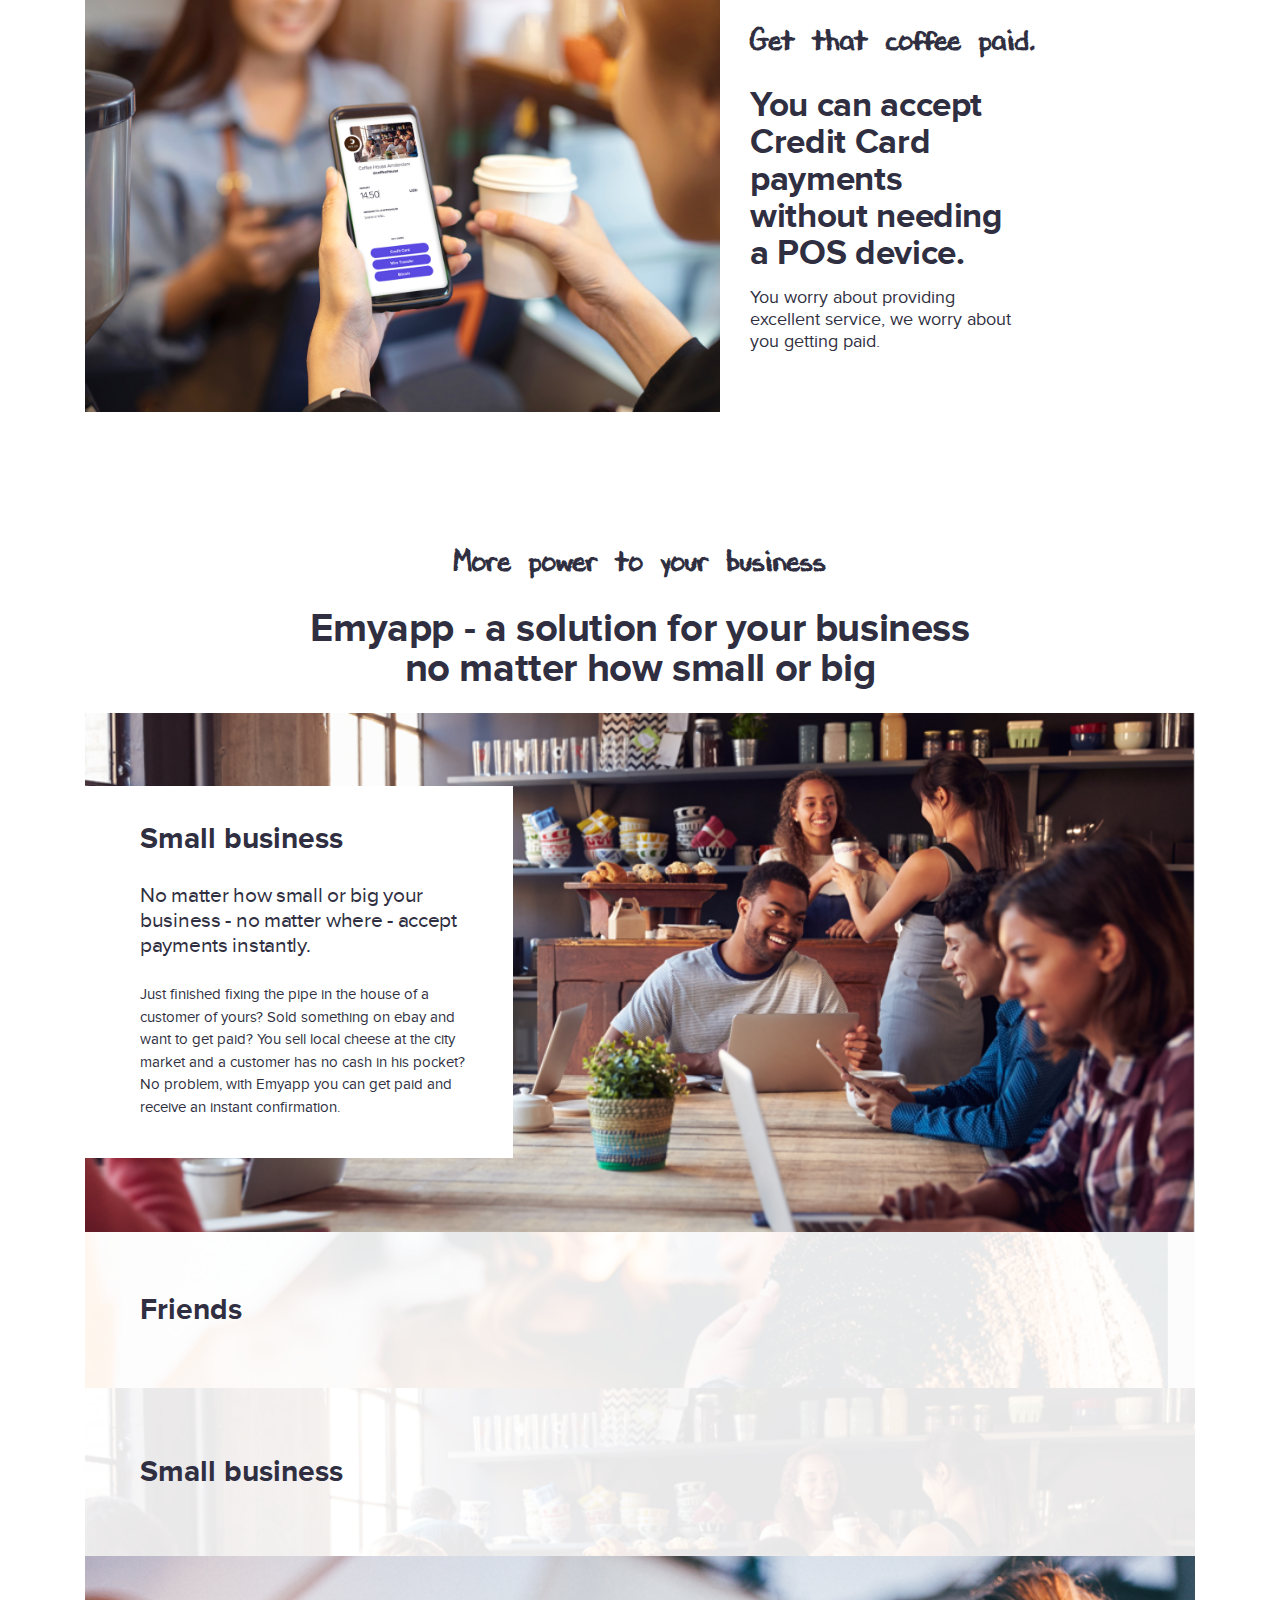
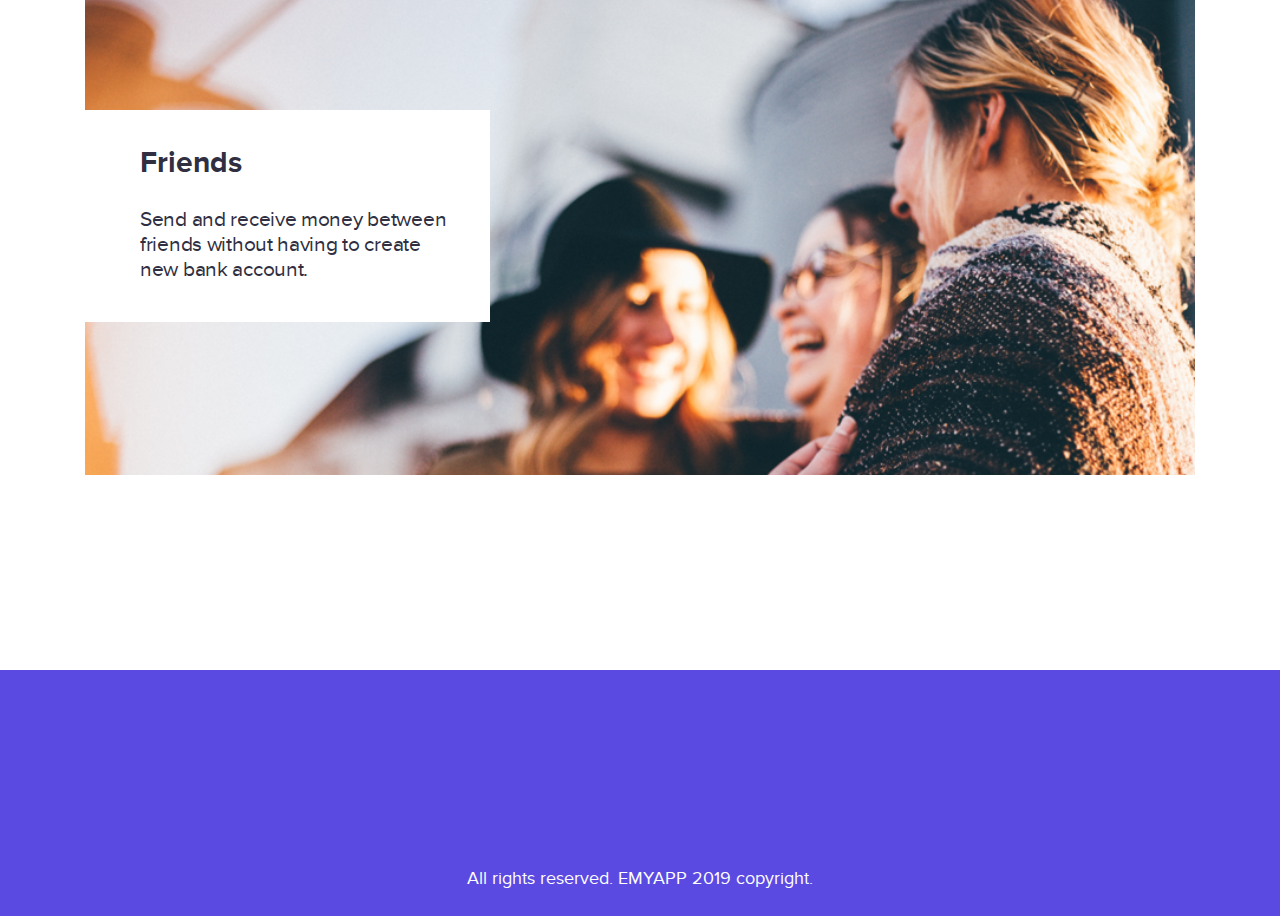
==== commit 85d171e2: "version 2" ====
--- a/index.html
+++ b/index.html
@@ -10,54 +10,443 @@
       type="image/png"
       href="./assets/media/favicon/favicon.png"
     />
-    <title>EMY</title>
+    <title>Document</title>
     <link rel="stylesheet" href="./assets/css/bootstrap.min.css" />
     <link rel="stylesheet" href="./assets/css/style.css" />
   </head>
 
-  <body class="background-color-dark full-screen overflow-hidden">
-    <div class="container">
-      <div class="row">
-        <div class="col-12 index-nav">
-          <h5>@ EMY</h5>
-          <a href="./signup.html" class="reserve-index-btn">Reserve</a>
-        </div>
-      </div>
-    </div>
-
-    <div id="app"></div>
-
-    <!-- <div class="container screens">
-      <h5>@EMY</h5>
-      <a href="./signup.html" class="reserve-index-btn">Reserve</a>
-      <div class="row">
-        <div
-          class="col-12 offset-md-1 col-md-11 offset-xl-0 col-xl-12 screen-1"
-        >
-          <h2>Get Paid - Simple as that!</h2>
-          <h3>
-            Accept credit card, bank transfer or blockchain payment in seconds.
-            Instant confirmation. No hassle.
-          </h3>
-          <div class="yourhandle">
-            <button id="reserve-btn">Reserve<i class="icon-arrow"></i></button>
-            <label for="handle">@</label>
-            <input id="handleReserve" type="text" placeholder="yourhandle" />
-          </div>
-          <p>
-            <span>Emyapp is twitter for payments.</span> All you need is an
-            emyapp handle.
-          </p>
-        </div>
-      </div>
-    </div> -->
-
+  <body>
+    <!-- input-section -->
+    <section class="background-color-dark input-section">
+      <div class="container screens">
+        <div class="row">
+          <div class="col-12 index-nav">
+            <img src="./assets/media/logo/logo.svg" alt="logo" />
+            <a href="./signup.html" class="reserve-index-btn">Reserve</a>
+          </div>
+        </div>
+        <div class="row">
+          <div
+            class="col-12 offset-md-1 col-md-11 offset-xl-0 col-xl-12 screen-1"
+          >
+            <h2>Get Paid - Simple as that!</h2>
+            <h3>
+              Accept credit card, bank transfer or blockchain payment in
+              seconds. Instant confirmation. No hassle.
+            </h3>
+            <div class="yourhandle">
+              <button id="reserve-btn">
+                Reserve<i class="icon-arrow"></i>
+              </button>
+              <label for="handle">@</label>
+              <input id="handleReserve" type="text" placeholder="yourhandle" />
+            </div>
+            <p>
+              <span>Emyapp is twitter for payments.</span> All you need is an
+              emyapp handle.
+            </p>
+          </div>
+        </div>
+      </div>
+    </section>
+    <!-- slides-section -->
+    <section class="background-color-dark slides-section">
+      <!-- slide 1 -->
+      <div class="container screens">
+        <div class="row screen-2 d-flex">
+          <div class="col-12 col-md-6 offset-lg-1 col-lg-5">
+            <div class="text-box box-active">
+              <h2>Create your Emyapp handle</h2>
+              <p>
+                Every Emyapp handle is unique and is at the same time your own
+                Profile for your payments - your unique Emmyapp Profile.
+              </p>
+            </div>
+          </div>
+          <div class="col-12 col-md-6 col-lg-6">
+            <picture>
+              <source
+                srcset="./assets/media/mobile/images/landingpage_3.png"
+                media="(max-width: 768px)"
+              />
+              <source
+                srcset="./assets/media/tablet/images/landingpage_3.png"
+                media="(max-width: 922px)"
+              />
+              <img
+                class="img-fluid animate-me-img"
+                src="./assets/media/desktop/images/landingpage_3.png"
+                alt="emy phone"
+              />
+            </picture>
+          </div>
+        </div>
+      </div>
+
+      <!-- slide 3 -->
+      <div class="container screens">
+        <div class="row screen-2 d-flex">
+          <div class="col-12 col-md-6 offset-lg-1 col-lg-5">
+            <div class="text-box box-active">
+              <h2>Share your Emyapp profile</h2>
+              <p>
+                Share your Emyapp Profile if you want to get paid. Everyone
+                visiting your profile can pay you with credit card, Bank
+                transfer of even Bitcoin.
+              </p>
+            </div>
+          </div>
+          <div class="col-12 col-md-6 col-lg-6">
+            <picture>
+              <source
+                srcset="./assets/media/mobile/images/landingpage_5.png"
+                media="(max-width: 768px)"
+              />
+              <source
+                srcset="./assets/media/tablet/images/landingpage_5.png"
+                media="(max-width: 922px)"
+              />
+              <img
+                class="img-fluid animate-me-img"
+                src="./assets/media/desktop/images/landingpage_5.png"
+                alt="emy phone"
+              />
+            </picture>
+          </div>
+        </div>
+      </div>
+      <!-- slide 4 -->
+      <div class="container screens">
+        <div class="row screen-2 d-flex">
+          <div class="col-12 col-md-6 offset-lg-1 col-lg-5">
+            <div class="text-box box-active">
+              <h2>Get payed instantly</h2>
+              <p>
+                As soon as you have your Emyapp handle you can accept payments
+              </p>
+            </div>
+          </div>
+          <div class="col-12 col-md-6 col-lg-6">
+            <picture>
+              <source
+                srcset="./assets/media/mobile/images/landingpage_6.png"
+                media="(max-width: 768px)"
+              />
+              <source
+                srcset="./assets/media/tablet/images/landingpage_6.png"
+                media="(max-width: 922px)"
+              />
+              <img
+                class="img-fluid animate-me-img"
+                src="./assets/media/desktop/images/landingpage_6.png"
+                alt="emy phone"
+              />
+            </picture>
+          </div>
+        </div>
+      </div>
+    </section>
+    <!-- twitter-payments -->
+    <section class="container twitter-payments">
+      <div class="row">
+        <div class="col-12 col-sm-3 offset-sm-5  col-lg-6 offset-lg-6">
+          <h2>Twitter for payments - couldn't be more simpler</h2>
+        </div>
+      </div>
+      <div class="row">
+        <div class="col-4 col-sm-5  col-lg-6">
+          <picture>
+            <source
+              srcset="./assets/media/mobile/images/mobile.png"
+              media="(max-width: 576px)"
+            />
+            <source
+              srcset="./assets/media/tablet/images/mobile.png "
+              media="(max-width: 922px)"
+            />
+            <img
+              src="./assets/media/desktop/images/mobile.png"
+              alt="mobile phone"
+            />
+          </picture>
+        </div>
+        <div class="col-8 col-sm-5  col-lg-5">
+          <p>
+            With your Emyapp handle everyone can transfer money to you at any
+            time. <br />
+            Even better, the sender can decide how he wants to transfer it.
+            There are no limits.
+          </p>
+        </div>
+      </div>
+    </section>
+    <!-- icons-section -->
+    <section class="container icons-section">
+      <div class="row">
+        <div class="col-12 col-md-6 col-lg-4 icons-box">
+          <img
+            src="./assets/media/mobile/icons/icons8-online_payment.svg"
+            alt=""
+          />
+          <h3>Easy setup - Instant Payment</h3>
+          <p>
+            Get paid instantly on your Emyapp. You only need to reserve your
+            handle and you are able to accept payments right away.
+          </p>
+        </div>
+
+        <div class="col-12 col-md-6 col-lg-4 icons-box">
+          <img src="./assets/media/mobile/icons/icons8-checked.svg" alt="" />
+          <h3>Instant confirmations</h3>
+          <p>
+            Be notified instantly about a payment to your account. Confirm the
+            payer the very moment he sent the payment.
+          </p>
+        </div>
+
+        <div class="col-12 col-md-6 col-lg-4 icons-box">
+          <img
+            src="./assets/media/mobile/icons/icons8-receive_change.svg"
+            alt=""
+          />
+          <h3>Multiple payment options</h3>
+          <p>
+            If someone wants to pay you, he can choose between multiple options.
+            Credit Card, Bank transfer and even Bitcoin.
+          </p>
+        </div>
+
+        <div class="col-12 col-md-6 col-lg-4 icons-box">
+          <img src="./assets/media/mobile/icons/icons8-no_apple.svg" alt="" />
+          <h3>No app / No POS</h3>
+          <p>
+            It couldn’t be more simple. Get your Emyapp handle and that’s it.
+            You can start accepting payments.
+          </p>
+        </div>
+
+        <div class="col-12 col-md-6 col-lg-4 icons-box">
+          <img src="./assets/media/mobile/icons/icons8-private2.svg" alt="" />
+          <h3>Secure</h3>
+          <p>
+            Due to a network of a high-quality partners we can ensure the safety
+            of your assets. Withdrawal of funds can only happen with proper KYC
+            and 2FA. Highest security standards for your money.
+          </p>
+        </div>
+
+        <div class="col-12 col-md-6 col-lg-4 icons-box">
+          <img
+            src="./assets/media/mobile/icons/icons8-geography_filled.svg"
+            alt=""
+          />
+          <h3>Borderless</h3>
+          <p>
+            Get paid locally and globally with your Emyapp handle.
+          </p>
+        </div>
+      </div>
+    </section>
+    <!-- online-payments -->
+    <section class="container online-payments">
+      <div class="row">
+        <div class="col-12 col-sm-6">
+          <h2>Emy accept Payments Online or even through Social Media</h2>
+          <p>
+            Just point your clients to your Emyapp Profile and they can pay you
+            instantly.<br />
+            We offer simple ways to seamlessly integrate a payment experience on
+            your website or social media pages.
+          </p>
+        </div>
+        <div class="col-12 col-sm-6">
+          <h3>Facebook pages</h3>
+          <picture>
+            <source
+              srcset="./assets/media/mobile/images/facebook-pages.png"
+              media="(max-width: 576px)"
+            />
+            <source
+              srcset="./assets/media/tablet/images/facebook-pages.png"
+              media="(max-width: 922px)"
+            />
+            <img
+              class="img-fluid"
+              src="./assets/media/desktop/images/facebook-pages.png"
+              alt="emmyapp facebook"
+            />
+          </picture>
+          <h3>Wordpress plugin</h3>
+          <img
+            class="emyapp-checkout"
+            src="./assets/media/mobile/icons/EMYAPP.png"
+            alt="emyapp checkout available"
+          />
+          <h3>Shopify</h3>
+          <img
+            class="emyapp-checkout"
+            src="./assets/media/mobile/icons/EMYAPP.png"
+            alt="emyapp checkout available"
+          />
+        </div>
+      </div>
+    </section>
+    <!-- pay-coffee -->
+    <section class="container pay-coffee">
+      <div class="row">
+        <div class="col-12 col-md-7 order-2">
+          <picture>
+            <source
+              srcset="./assets/media/mobile/images/get_that_coffee_paid.png"
+              media="(max-width: 576px)"
+            />
+            <source
+              srcset="./assets/media/tablet/images/get_coffee_paid.png"
+              media="(max-width: 922px)"
+            />
+            <img
+              src="./assets/media/desktop/images/get_coffee_paid.png"
+              alt="mobile phone"
+            />
+          </picture>
+        </div>
+        <div class="col-12 col-md-5 d-flex order-md-2">
+          <span>
+            <h4>Get that coffee paid.</h4>
+            <h2>
+              You can accept Credit Card payments without needing a POS device.
+            </h2>
+            <p>
+              You worry about providing excellent service, we worry about you
+              getting paid.
+            </p>
+          </span>
+        </div>
+      </div>
+    </section>
+    <!-- business-solution -->
+    <section class="container business-solution">
+      <div class="row">
+        <div class="col-12">
+          <h4>More power to your business</h4>
+          <h2>
+            Emyapp - a solution for your<span> business </span>no matter how
+            small or big
+          </h2>
+<div class="accordion">
+          <div class="accord-1">
+            <div class="accord-img-wrap">
+              <div class="accord-text">
+                <h6>Small business</h6>
+                <p>
+                  No matter how small or big your business - no matter where -
+                  accept payments instantly.
+                </p>
+                <p>
+                  Just finished fixing the pipe in the house of a customer of
+                  yours? Sold something on ebay and want to get paid? You sell
+                  local cheese at the city market and a customer has no cash in
+                  his pocket? No problem, with Emyapp you can get paid and
+                  receive an instant confirmation.
+                </p>
+              </div>
+
+              <picture>
+                <source
+                  srcset="./assets/media/mobile/images/bussines.png"
+                  media="(max-width: 576px)"
+                />
+                <source
+                  srcset="./assets/media/tablet/images/bussines.png"
+                  media="(max-width: 922px)"
+                />
+                <img
+                  class="expand image-1 expand-focus"
+                  src="./assets/media/desktop/images/bussines.png"
+                  alt="business solution"
+                />
+              </picture>
+            </div>
+            <div class="accord-close">
+              <h6>Friends</h6>
+              <picture>
+                <source
+                  srcset="./assets/media/mobile/images/friends-closed.png"
+                  media="(max-width: 576px)"
+                />
+                <source
+                  srcset="./assets/media/tablet/images/friends-closed.png"
+                  media="(max-width: 922px)"
+                />
+                <img
+                  class=""
+                  src="./assets/media/desktop/images/friends-closed.png"
+                />
+              </picture>
+            </div>
+          </div>
+
+          <div class="accord-2">
+            <div class="accord-close">
+              <h6>Small business</h6>
+              <picture>
+                <source
+                  srcset="./assets/media/mobile/images/bussines-closed.png"
+                  media="(max-width: 576px)"
+                />
+                <source
+                  srcset="./assets/media/tablet/images/bussines-closed.png"
+                  media="(max-width: 922px)"
+                />
+                <img
+                  class=""
+                  src="./assets/media/desktop/images/bussines-closed.png"
+                />
+              </picture>
+            </div>
+            <div class="accord-img-wrap">
+              <div class="accord-text">
+                <h6>Friends</h6>
+                <p>
+                    Send and receive money between friends without having to create new bank account.
+                </p>
+              </div>
+
+              <picture>
+                <source
+                  srcset="./assets/media/mobile/images/friends.png"
+                  media="(max-width: 576px)"
+                />
+                <source
+                  srcset="./assets/media/tablet/images/friends.png "
+                  media="(max-width: 922px)"
+                />
+                <img
+                  class="expand image-2"
+                  src="./assets/media/desktop/images/friends.png"
+                  alt="business solution"
+                />
+              </picture>
+            </div>
+          </div>
+        </div>
+        </div>
+      </div>
+    </section>
+    <!-- footer -->
+    <footer class="container-fluid">
+      <div class="container">
+        <div class="row justify-content-center">
+          <p>All rights reserved. EMYAPP 2019 copyright.</p>
+        </div>
+      </div>
+    </footer>
     <script
       src="https://code.jquery.com/jquery-3.4.0.min.js"
       integrity="sha256-BJeo0qm959uMBGb65z40ejJYGSgR7REI4+CW1fNKwOg="
       crossorigin="anonymous"
     ></script>
     <script src="./assets/js/bootstrap.min.js"></script>
-    <script src="./assets/js/sliderTranspiled.js"></script>
+    <script src="./assets/js/main.js"></script>
   </body>
 </html>
--- a/assets/css/style.css
+++ b/assets/css/style.css
@@ -63,15 +63,10 @@
   -webkit-box-pack: justify;
   -ms-flex-pack: justify;
   justify-content: space-between;
-  -webkit-box-align: baseline;
-  -ms-flex-align: baseline;
-  align-items: baseline; }
-  .index-nav h5 {
-    color: #ffffff;
-    font-size: 1.7rem;
-    font-weight: 500;
-    line-height: 1.7rem;
-    padding-top: 4rem; }
+  -webkit-box-align: center;
+  -ms-flex-align: center;
+  align-items: center;
+  padding-top: 4rem; }
   .index-nav .reserve-index-btn {
     height: 2.5rem;
     width: 9.5rem;
@@ -95,17 +90,6 @@
       transform: scale(1.1);
       -webkit-box-shadow: 5px 5px 5px 0px rgba(0, 0, 0, 0.75);
       box-shadow: 5px 5px 5px 0px rgba(0, 0, 0, 0.75); }
-
-.slider-section {
-  background-color: #5B4AE2;
-  overflow: hidden; }
-  .slider-section .screens .screen-2 {
-    padding-top: 9.4rem;
-    padding-bottom: 12.6rem; }
-    .slider-section .screens .screen-2 .small-img img {
-      -webkit-transform: scale(1.5) translateY(7rem) translateX(-20%);
-      -ms-transform: scale(1.5) translateY(7rem) translateX(-20%);
-      transform: scale(1.5) translateY(7rem) translateX(-20%); }
 
 .twitter-payments {
   padding-top: 3.4rem;
@@ -227,11 +211,42 @@
     margin-bottom: 2.4rem; }
     .business-solution h2 span {
       display: block; }
+  .business-solution .accordion {
+    color: #2F2F41; }
+    .business-solution .accordion h6 {
+      font-size: 3rem;
+      font-weight: bold;
+      line-height: 3.7rem; }
+    .business-solution .accordion .accord-img-wrap {
+      position: relative; }
+      .business-solution .accordion .accord-img-wrap .accord-text {
+        background-color: #ffffff;
+        position: absolute;
+        padding: 3.5rem 3rem 4rem 5.5rem;
+        top: 50%;
+        transform: translateY(-50%); }
+        .business-solution .accordion .accord-img-wrap .accord-text p:nth-child(2) {
+          width: 32rem;
+          font-size: 2.1rem;
+          letter-spacing: -0.29px;
+          line-height: 2.5rem;
+          margin-top: 2.5rem; }
+        .business-solution .accordion .accord-img-wrap .accord-text p:nth-child(3) {
+          width: 34.3rem;
+          font-size: 1.5rem;
+          margin-top: 2.5rem; }
+    .business-solution .accordion .accord-close {
+      position: relative; }
+      .business-solution .accordion .accord-close h6 {
+        position: absolute;
+        top: 50%;
+        transform: translateY(-50%);
+        left: 5.5rem; }
 
 footer {
   background-color: #5B4AE2;
-  padding-top: 2rem;
-  padding-bottom: 1.7rem; }
+  padding-top: 7.7rem;
+  padding-bottom: 2.3rem; }
   footer h3 {
     color: #ffffff;
     font-size: 2.5rem;
@@ -436,25 +451,6 @@
 .full-screen {
   min-height: 100vh; }
 
-@-webkit-keyframes fade-in-screen {
-  0% {
-    opacity: 0; }
-  100% {
-    opacity: 1; } }
-@keyframes fade-in-screen {
-  0% {
-    opacity: 0; }
-  100% {
-    opacity: 1; } }
-.screens .fade-in-screen {
-  -webkit-animation: fade-in 0.4s linear;
-  animation: fade-in 0.4s linear; }
-.screens h5 {
-  color: #ffffff;
-  font-size: 1.4rem;
-  font-weight: 500;
-  line-height: 1.7rem;
-  padding-top: 4rem; }
 .screens .screen-1 {
   display: -webkit-box;
   display: -ms-flexbox;
@@ -463,7 +459,8 @@
   -webkit-box-direction: normal;
   -ms-flex-direction: column;
   flex-direction: column;
-  color: #ffffff; }
+  color: #ffffff;
+  padding-bottom: 10rem; }
   .screens .screen-1 h2 {
     font-size: 2.2rem;
     font-weight: 500;
@@ -566,30 +563,7 @@
   align-content: center;
   -webkit-box-pack: center;
   -ms-flex-pack: center;
-  justify-content: center;
-  height: 100vh; }
-@-webkit-keyframes fade-in {
-  0% {
-    opacity: 0.2; }
-  100% {
-    opacity: 1; } }
-@keyframes fade-in {
-  0% {
-    opacity: 0.2; }
-  100% {
-    opacity: 1; } }
-@keyframes fade-in-img {
-  0% {
-    opacity: 0; }
-  100% {
-    opacity: 1; } }
-  .screens .screen-2 .animate-me {
-    -webkit-animation: fade-in 1s ease-in;
-    animation: fade-in 1s ease-in; }
-  .screens .screen-2 .text-box {
-    opacity: 0.2; }
-    .screens .screen-2 .text-box + .text-box {
-      margin-top: 3rem; }
+  justify-content: center; }
   .screens .screen-2 h2 {
     font-size: 2rem;
     font-weight: 300;
@@ -597,38 +571,16 @@
   .screens .screen-2 p {
     font-size: 1.4rem;
     line-height: 1.8rem;
-    margin-top: 2rem; }
+    margin-top: 3rem;
+    margin-bottom: 5rem; }
   .screens .screen-2 img {
     width: 100%;
-    height: auto;
-    -webkit-transform: scale(1.5) translateY(7rem);
-    -ms-transform: scale(1.5) translateY(7rem);
-    transform: scale(1.5) translateY(7rem); }
-  .screens .screen-2 .animate-me-img {
-    -webkit-animation: fade-in-img 2s ease-in;
-    animation: fade-in-img 2s ease-in; }
-  .screens .screen-2 .img-divider {
-    padding-top: 4rem; }
-  .screens .screen-2 .box-active {
-    opacity: 1; }
-    .screens .screen-2 .box-active h2 {
-      position: relative; }
-      .screens .screen-2 .box-active h2:before {
-        content: "";
-        position: absolute;
-        height: 0.4rem;
-        width: 3.3rem;
-        background-color: #ffffff;
-        bottom: 50%;
-        left: -10.5rem; }
+    height: auto; }
 
 /* Small devices (landscape phones, 576px and up) */
 @media (min-width: 576px) {
   h2 {
     font-size: 3.6rem; }
-
-  .slider-section .screens .screen-2 .small-img img {
-    padding-top: 4rem; }
 
   .twitter-payments {
     padding-top: 5.4rem;
@@ -673,8 +625,8 @@
       display: initial; }
 
   footer {
-    padding-top: 4rem;
-    padding-bottom: 3rem; }
+    padding-top: 13.2rem;
+    padding-bottom: 4rem; }
     footer h3 {
       font-size: 4.2rem;
       line-height: 5rem;
@@ -692,11 +644,8 @@
       font-size: 1.6rem;
       line-height: 2rem; }
     footer p {
-      font-size: 1.4rem;
-      line-height: 1.7rem; }
-
-  .screens .screen-2 .img-divider-576 {
-    padding-top: 4rem; } }
+      font-size: 1.8rem;
+      line-height: 2.2rem; } }
 /* Medium devices (tablets, 768px and up) */
 @media (min-width: 768px) {
   h4 {
@@ -724,10 +673,6 @@
     .index-nav .reserve-index-btn:hover {
       color: #2F2F41;
       background-color: #ffffff; }
-
-  .slider-section .screens .screen-2 {
-    padding-top: 12.8rem;
-    padding-bottom: 40.2rem; }
 
   .twitter-payments img {
     bottom: -7rem; }
@@ -814,266 +759,79 @@
     font-size: 1.8rem;
     line-height: 2.2rem;
     padding-top: 5.2rem; }
-  .screens .screen-1 h2 {
-    position: relative;
-    font-size: 3rem;
-    line-height: 3.6rem;
-    margin-top: 12.8rem; }
-    .screens .screen-1 h2:before {
-      content: "";
-      position: absolute;
-      height: 0.4rem;
-      width: 3.3rem;
-      background-color: #ffffff;
-      bottom: 50%;
-      left: -10rem; }
-  .screens .screen-1 h3 {
-    font-size: 1.4rem;
-    line-height: 1.7rem;
-    margin-top: 1.5rem; }
-  .screens .screen-1 p {
-    font-size: 2rem;
-    line-height: 4.8rem;
-    margin-top: 7.9rem; }
-  .screens .screen-1 .yourhandle {
-    height: 8.9rem;
-    max-width: 58.3rem;
-    margin-top: 6rem;
-    border-radius: 1.2rem; }
-    .screens .screen-1 .yourhandle label {
-      font-size: 4.5rem;
+  .screens .screen-1 {
+    padding-bottom: 20rem; }
+    .screens .screen-1 h2 {
+      position: relative;
+      font-size: 3rem;
+      line-height: 3.6rem;
+      margin-top: 12.8rem; }
+    .screens .screen-1 h3 {
+      font-size: 1.4rem;
+      line-height: 1.7rem;
+      margin-top: 1.5rem; }
+    .screens .screen-1 p {
+      font-size: 2rem;
+      line-height: 4.8rem;
+      margin-top: 7.9rem; }
+    .screens .screen-1 .yourhandle {
+      height: 8.9rem;
+      max-width: 58.3rem;
+      margin-top: 6rem;
+      border-radius: 1.2rem; }
+      .screens .screen-1 .yourhandle label {
+        font-size: 4.5rem;
+        font-weight: 500;
+        line-height: 8.9rem;
+        padding-left: 3rem; }
+        .screens .screen-1 .yourhandle label:after {
+          content: "";
+          position: absolute;
+          top: 25%;
+          right: -1.5rem;
+          height: 4.7rem;
+          width: 0.1rem; }
+      .screens .screen-1 .yourhandle input {
+        margin-left: 2.5rem;
+        width: 65%;
+        font-size: 5rem;
+        line-height: 6.1rem;
+        letter-spacing: -3.45px;
+        font-weight: 300; }
+    .screens .screen-1 #reserve-btn {
+      right: -5rem;
+      top: 14%;
+      height: 4.5rem;
+      width: 14.8rem;
+      font-size: 1.6rem;
       font-weight: 500;
-      line-height: 8.9rem;
-      padding-left: 3rem; }
-      .screens .screen-1 .yourhandle label:after {
-        content: "";
-        position: absolute;
-        top: 25%;
-        right: -1.5rem;
-        height: 4.7rem;
-        width: 0.1rem; }
-    .screens .screen-1 .yourhandle input {
-      margin-left: 2.5rem;
-      width: 65%;
-      font-size: 5rem;
-      line-height: 6.1rem;
-      letter-spacing: -3.45px;
-      font-weight: 300; }
-  .screens .screen-1 #reserve-btn {
-    right: -5rem;
-    top: 14%;
-    height: 4.5rem;
-    width: 14.8rem;
-    font-size: 1.6rem;
-    font-weight: 500;
-    line-height: 4.5rem;
-    -webkit-box-sizing: content-box;
-    box-sizing: content-box;
-    border: 1rem solid #5B4AE2; }
-    .screens .screen-1 #reserve-btn i {
-      font-size: 1.1rem;
-      padding-left: 0.7rem; }
+      line-height: 4.5rem;
+      -webkit-box-sizing: content-box;
+      box-sizing: content-box;
+      border: 1rem solid #5B4AE2; }
+      .screens .screen-1 #reserve-btn i {
+        font-size: 1.1rem;
+        padding-left: 0.7rem; }
   .screens .screen-2 {
     padding-top: 0; }
-    .screens .screen-2 .text-box + .text-box {
-      margin-top: 4rem; }
     .screens .screen-2 h2 {
-      max-width: 37.4rem;
+      max-width: 33.2rem;
       font-size: 3rem;
       font-weight: 300;
       line-height: 3.6rem; }
       .screens .screen-2 h2:before {
         left: -5.5rem; }
     .screens .screen-2 p {
-      max-width: 35.6rem;
-      font-size: 1.6rem;
-      line-height: 2rem;
-      margin-top: 2rem; }
-    .screens .screen-2 img {
-      -webkit-transform: scale(2.5) translateY(9rem) translateX(-4.5rem);
-      -ms-transform: scale(2.5) translateY(9rem) translateX(-4.5rem);
-      transform: scale(2.5) translateY(9rem) translateX(-4.5rem); } }
-@media (min-width: 921px) {
-  .screens .screen-2 img {
-    -webkit-transform: scale(3.5) translateY(6.4rem) translateX(-2.5rem);
-    -ms-transform: scale(3.5) translateY(6.4rem) translateX(-2.5rem);
-    transform: scale(3.5) translateY(6.4rem) translateX(-2.5rem); } }
+      max-width: 33.2rem;
+      margin-top: 4rem;
+      font-size: 2rem;
+      letter-spacing: 0.45px;
+      line-height: 2.5rem; } }
 /* Large devices (desktops, 992px and up) */
 @media (min-width: 992px) {
   h2 {
     font-size: 5.6rem; }
 
-  .screens .screen-2 img {
-    -webkit-transform: scale(2) translateY(9rem);
-    -ms-transform: scale(2) translateY(9rem);
-    transform: scale(2) translateY(9rem); }
-
-  .twitter-payments {
-    padding-bottom: 27rem; }
-    .twitter-payments h2 {
-      width: 38rem;
-      line-height: 5.8rem; }
-    .twitter-payments p {
-      width: 38rem;
-      font-size: 1.5rem;
-      line-height: 2.2rem; }
-    .twitter-payments img {
-      bottom: -23rem;
-      left: -22%; }
-
-  .icons-section {
-    margin-bottom: 14.7rem; }
-    .icons-section .icons-box h3 {
-      font-size: 2.1rem;
-      line-height: 2.5rem; }
-    .icons-section .icons-box p {
-      font-size: 1.5rem;
-      line-height: 2.2rem; }
-
-  .online-payments {
-    margin-bottom: 8rem; }
-    .online-payments h2 {
-      font-size: 5.5rem;
-      line-height: 5.5rem;
-      width: 43rem;
-      margin-bottom: 2rem; }
-    .online-payments p {
-      font-size: 1.5rem;
-      line-height: 2.2rem;
-      width: 43rem; }
-    .online-payments h3 {
-      font-size: 2.1rem;
-      line-height: 2.5rem; }
-    .online-payments .emyapp-checkout {
-      width: 15.5rem; }
-
-  .business-solution {
-    margin-bottom: 19.5rem; }
-    .business-solution h2 {
-      max-width: 70rem;
-      font-size: 4rem;
-      letter-spacing: -0.4px;
-      line-height: 4rem; }
-
-  footer {
-    padding-top: 9.4rem;
-    padding-bottom: 2.6rem; }
-    footer h3 {
-      font-size: 5.2rem;
-      line-height: 6.2rem;
-      margin-bottom: 4.8rem; }
-    footer .store-icons {
-      margin-bottom: 10.9rem; }
-      footer .store-icons img {
-        width: 15.5rem; }
-    footer .social-icons {
-      margin-bottom: 4rem; }
-      footer .social-icons img {
-        height: 2.2rem; }
-    footer .privacy-terms {
-      margin-bottom: 4rem;
-      font-size: 2rem;
-      line-height: 2.4rem; }
-    footer p {
-      font-size: 1.8rem;
-      line-height: 2.2rem; } }
-/* Extra large devices (large desktops, 1200px and up) */
-@media (min-width: 1200px) {
-  h4 {
-    font-size: 3rem;
-    line-height: 4.18rem;
-    margin-bottom: 2.5rem; }
-
-  .twitter-payments {
-    padding-bottom: 36rem; }
-    .twitter-payments img {
-      bottom: -34rem; }
-
-  .pay-coffee h2 {
-    font-size: 3.5rem;
-    font-weight: bold;
-    letter-spacing: -0.35px;
-    line-height: 3.7rem; }
-  .pay-coffee p {
-    font-size: 1.8rem;
-    line-height: 2.2rem; } }
-/* Extra large devices (large desktops, 1440px and up) */
-@media (min-width: 1440px) {
-  .index-nav h5 {
-    font-size: 2rem;
-    line-height: 2.4rem; }
-  .index-nav .reserve-index-btn {
-    height: 3.6rem;
-    width: 13.5rem;
-    font-size: 1.6rem;
-    line-height: 1.9rem;
-    padding: 0.9rem 3.6rem; }
-
-  .slider-section .screens .screen-2 {
-    padding-top: 19.7rem;
-    padding-bottom: 31.9rem;
-    height: auto; }
-
-  .pay-coffee {
-    margin-bottom: 7rem; }
-    .pay-coffee img {
-      position: absolute;
-      width: 58.3vw;
-      left: -29%;
-      max-width: 86rem; }
-    .pay-coffee span {
-      height: 57rem;
-      -webkit-box-align: center;
-      -ms-flex-align: center;
-      align-items: center; }
-
-  .white-stripes {
-    background: -webkit-gradient(linear, right top, left top, color-stop(51%, #ffffff), color-stop(49%, #5B4AE2));
-    background: -webkit-linear-gradient(right, #ffffff 51%, #5B4AE2 49%);
-    background: -o-linear-gradient(right, #ffffff 51%, #5B4AE2 49%);
-    background: linear-gradient(to left, #ffffff 51%, #5B4AE2 49%); }
-    .white-stripes .bot-mask {
-      background-color: #ffffff;
-      height: 20vh;
-      width: 50vw;
-      position: absolute;
-      bottom: 0;
-      z-index: -1; }
-
-  .signup-section .left-signup {
-    background-image: url("../media/desktop/images/mobile_signup.png");
-    background-repeat: no-repeat;
-    background-position: 20% 100%;
-    padding-top: 3.4rem;
-    min-height: 85rem; }
-    .signup-section .left-signup h1 {
-      font-size: 6.2rem;
-      line-height: 7.4rem;
-      margin-bottom: 1rem; }
-    .signup-section .left-signup h2 {
-      font-size: 3.3rem;
-      line-height: 4rem;
-      font-weight: 300; }
-    .signup-section .left-signup h5 {
-      font-size: 2rem;
-      line-height: 2.4rem;
-      margin-bottom: 10.6rem; }
-  .signup-section .signup-success .icon-checked {
-    font-size: 9rem; }
-  .signup-section .signup-success h2 {
-    font-size: 3.3rem;
-    letter-spacing: -2.28px;
-    line-height: 4rem;
-    margin-top: 2.3rem;
-    margin-bottom: 23.7rem; }
-  .signup-section .signup-success a {
-    font-size: 3.2;
-    line-height: 3.2rem; }
-
-  .screens h5 {
-    font-size: 2rem;
-    line-height: 2.4rem;
-    padding-top: 5.2rem; }
   .screens .screen-1 h2 {
     font-size: 3.5rem;
     line-height: 6.8rem;
@@ -1129,18 +887,171 @@
       padding-left: 1.4rem; }
   .screens .screen-2 {
     padding-top: 0; }
-    .screens .screen-2 .text-box + .text-box {
-      margin-top: 8rem; }
-    .screens .screen-2 .text-box h2:before {
-      height: 0.6rem;
-      width: 17.1rem;
-      left: -25rem; }
+    .screens .screen-2 h2 {
+      font-size: 4rem;
+      line-height: 4.8rem; }
     .screens .screen-2 p {
-      max-width: 38.2rem;
-      margin-top: 2.5rem; }
-    .screens .screen-2 img {
-      -webkit-transform: scale(2) translateY(9rem);
-      -ms-transform: scale(2) translateY(9rem);
-      transform: scale(2) translateY(9rem); } }
+      max-width: 37.9rem;
+      margin-top: 5rem;
+      font-size: 2.2rem;
+      letter-spacing: 0.5px;
+      line-height: 2.7rem; }
+
+  .twitter-payments {
+    padding-bottom: 27rem; }
+    .twitter-payments h2 {
+      width: 38rem;
+      line-height: 5.8rem; }
+    .twitter-payments p {
+      width: 38rem;
+      font-size: 1.5rem;
+      line-height: 2.2rem; }
+    .twitter-payments img {
+      bottom: -23rem;
+      left: -22%; }
+
+  .icons-section {
+    margin-bottom: 14.7rem; }
+    .icons-section .icons-box h3 {
+      font-size: 2.1rem;
+      line-height: 2.5rem; }
+    .icons-section .icons-box p {
+      font-size: 1.5rem;
+      line-height: 2.2rem; }
+
+  .online-payments {
+    margin-bottom: 8rem; }
+    .online-payments h2 {
+      font-size: 5.5rem;
+      line-height: 5.5rem;
+      width: 43rem;
+      margin-bottom: 2rem; }
+    .online-payments p {
+      font-size: 1.5rem;
+      line-height: 2.2rem;
+      width: 43rem; }
+    .online-payments h3 {
+      font-size: 2.1rem;
+      line-height: 2.5rem; }
+    .online-payments .emyapp-checkout {
+      width: 15.5rem; }
+
+  .business-solution {
+    margin-bottom: 19.5rem; }
+    .business-solution h2 {
+      max-width: 70rem;
+      font-size: 4rem;
+      letter-spacing: -0.4px;
+      line-height: 4rem; }
+
+  footer {
+    padding-top: 19.8rem;
+    padding-bottom: 2.6rem; }
+    footer h3 {
+      font-size: 5.2rem;
+      line-height: 6.2rem;
+      margin-bottom: 4.8rem; }
+    footer .store-icons {
+      margin-bottom: 10.9rem; }
+      footer .store-icons img {
+        width: 15.5rem; }
+    footer .social-icons {
+      margin-bottom: 4rem; }
+      footer .social-icons img {
+        height: 2.2rem; }
+    footer .privacy-terms {
+      margin-bottom: 4rem;
+      font-size: 2rem;
+      line-height: 2.4rem; }
+    footer p {
+      font-size: 1.8rem;
+      line-height: 2.2rem; } }
+/* Extra large devices (large desktops, 1200px and up) */
+@media (min-width: 1200px) {
+  h4 {
+    font-size: 3rem;
+    line-height: 4.18rem;
+    margin-bottom: 2.5rem; }
+
+  .twitter-payments {
+    padding-bottom: 36rem; }
+    .twitter-payments img {
+      bottom: -34rem; }
+
+  .pay-coffee h2 {
+    font-size: 3.5rem;
+    font-weight: bold;
+    letter-spacing: -0.35px;
+    line-height: 3.7rem; }
+  .pay-coffee p {
+    font-size: 1.8rem;
+    line-height: 2.2rem; } }
+/* Extra large devices (large desktops, 1440px and up) */
+@media (min-width: 1440px) {
+  .index-nav h5 {
+    font-size: 2rem;
+    line-height: 2.4rem; }
+  .index-nav .reserve-index-btn {
+    height: 3.6rem;
+    width: 13.5rem;
+    font-size: 1.6rem;
+    line-height: 1.9rem;
+    padding: 0.9rem 3.6rem; }
+
+  .pay-coffee {
+    margin-bottom: 7rem; }
+    .pay-coffee img {
+      position: absolute;
+      width: 58.3vw;
+      left: -29%;
+      max-width: 86rem; }
+    .pay-coffee span {
+      height: 57rem;
+      -webkit-box-align: center;
+      -ms-flex-align: center;
+      align-items: center; }
+
+  .white-stripes {
+    background: -webkit-gradient(linear, right top, left top, color-stop(51%, #ffffff), color-stop(49%, #5B4AE2));
+    background: -webkit-linear-gradient(right, #ffffff 51%, #5B4AE2 49%);
+    background: -o-linear-gradient(right, #ffffff 51%, #5B4AE2 49%);
+    background: linear-gradient(to left, #ffffff 51%, #5B4AE2 49%); }
+    .white-stripes .bot-mask {
+      background-color: #ffffff;
+      height: 20vh;
+      width: 50vw;
+      position: absolute;
+      bottom: 0;
+      z-index: -1; }
+
+  .signup-section .left-signup {
+    background-image: url("../media/desktop/images/mobile_signup.png");
+    background-repeat: no-repeat;
+    background-position: 20% 100%;
+    padding-top: 3.4rem;
+    min-height: 85rem; }
+    .signup-section .left-signup h1 {
+      font-size: 6.2rem;
+      line-height: 7.4rem;
+      margin-bottom: 1rem; }
+    .signup-section .left-signup h2 {
+      font-size: 3.3rem;
+      line-height: 4rem;
+      font-weight: 300; }
+    .signup-section .left-signup h5 {
+      font-size: 2rem;
+      line-height: 2.4rem;
+      margin-bottom: 10.6rem; }
+  .signup-section .signup-success .icon-checked {
+    font-size: 9rem; }
+  .signup-section .signup-success h2 {
+    font-size: 3.3rem;
+    letter-spacing: -2.28px;
+    line-height: 4rem;
+    margin-top: 2.3rem;
+    margin-bottom: 23.7rem; }
+  .signup-section .signup-success a {
+    font-size: 3.2;
+    line-height: 3.2rem; } }
 
 /*# sourceMappingURL=style.css.map */
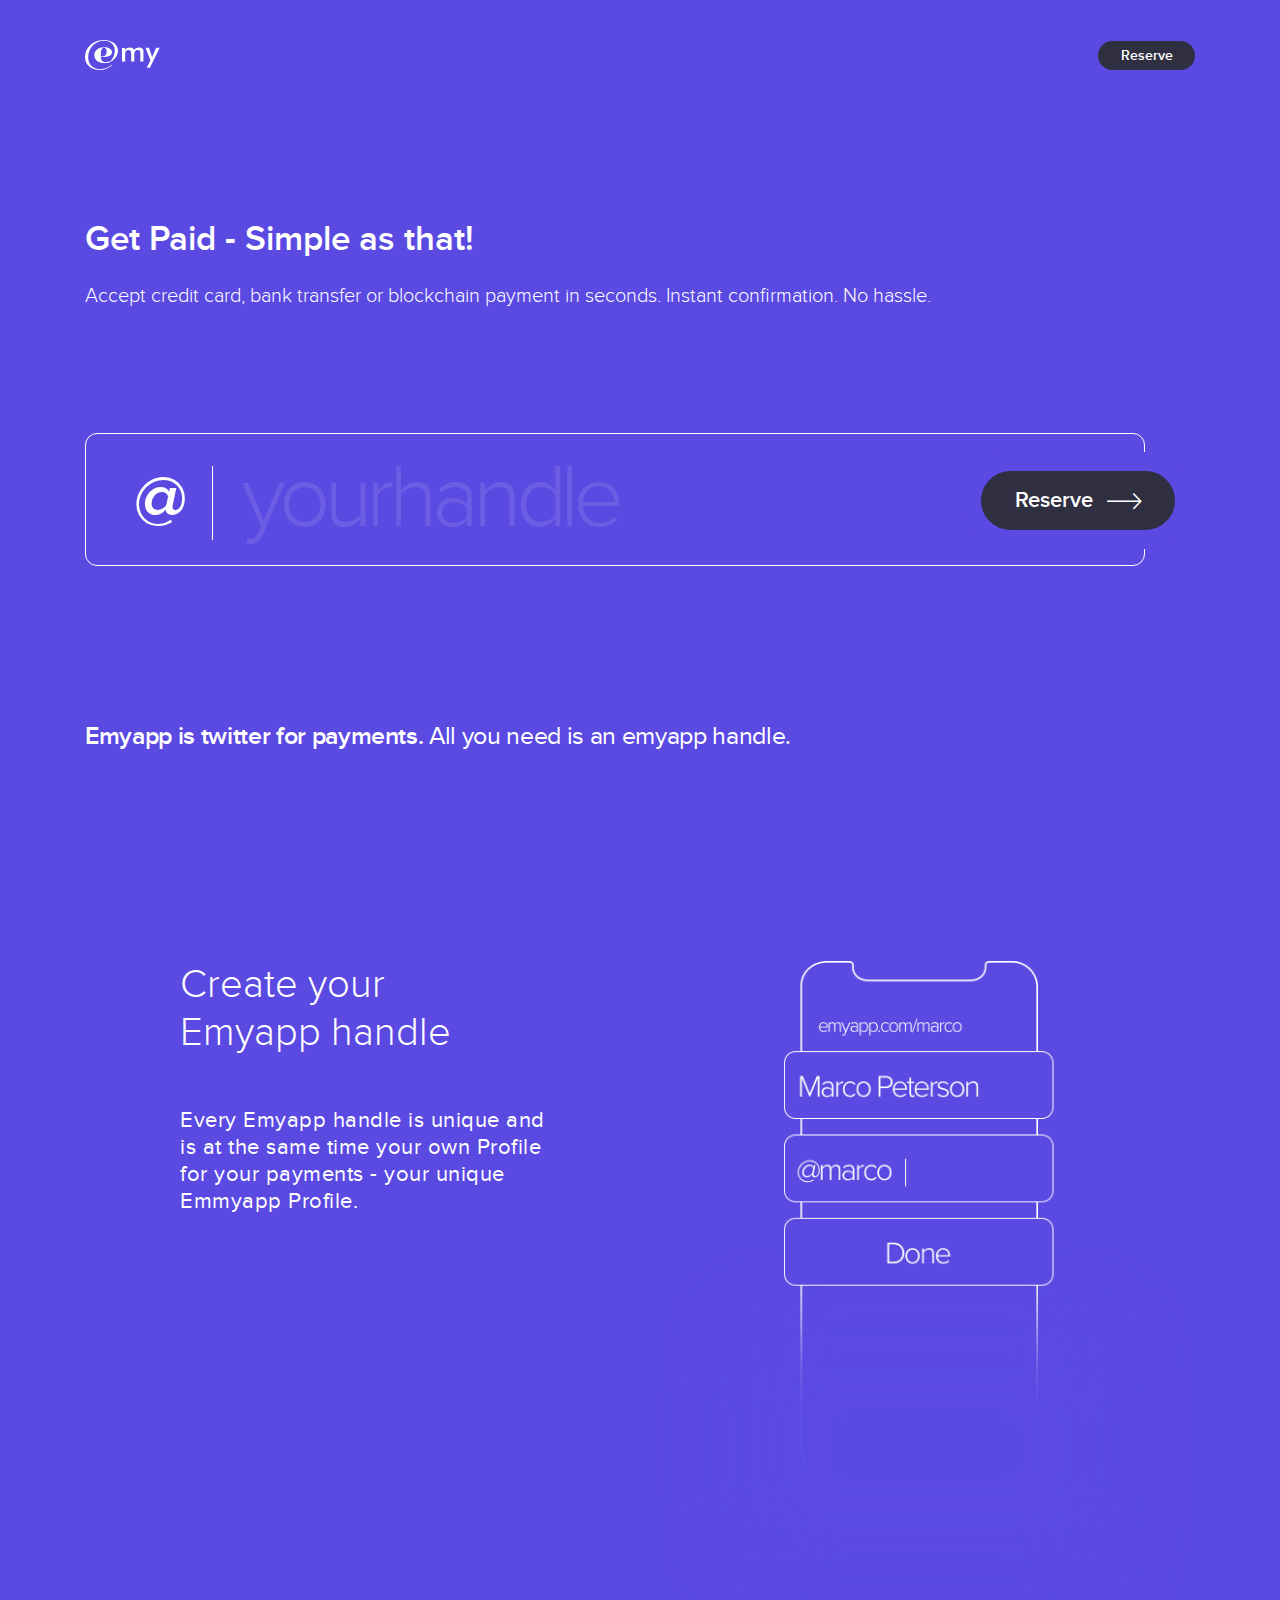
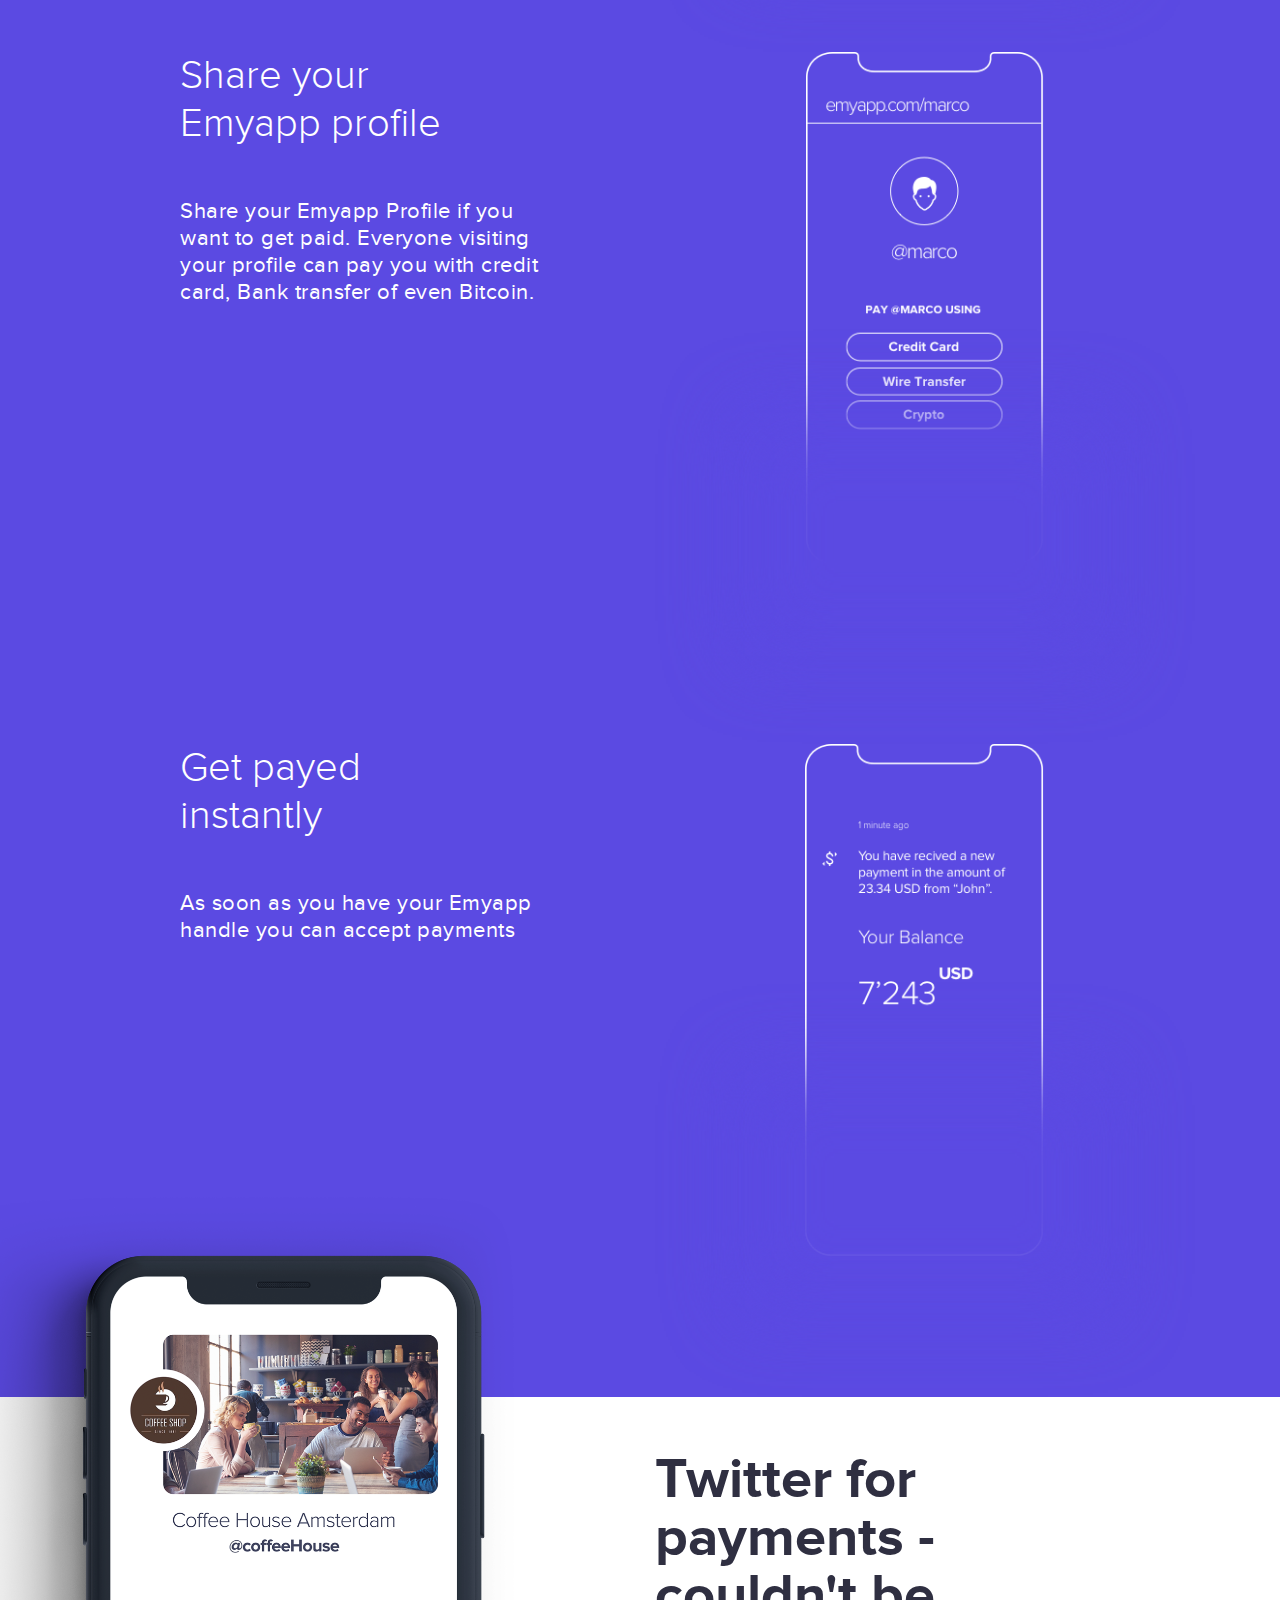
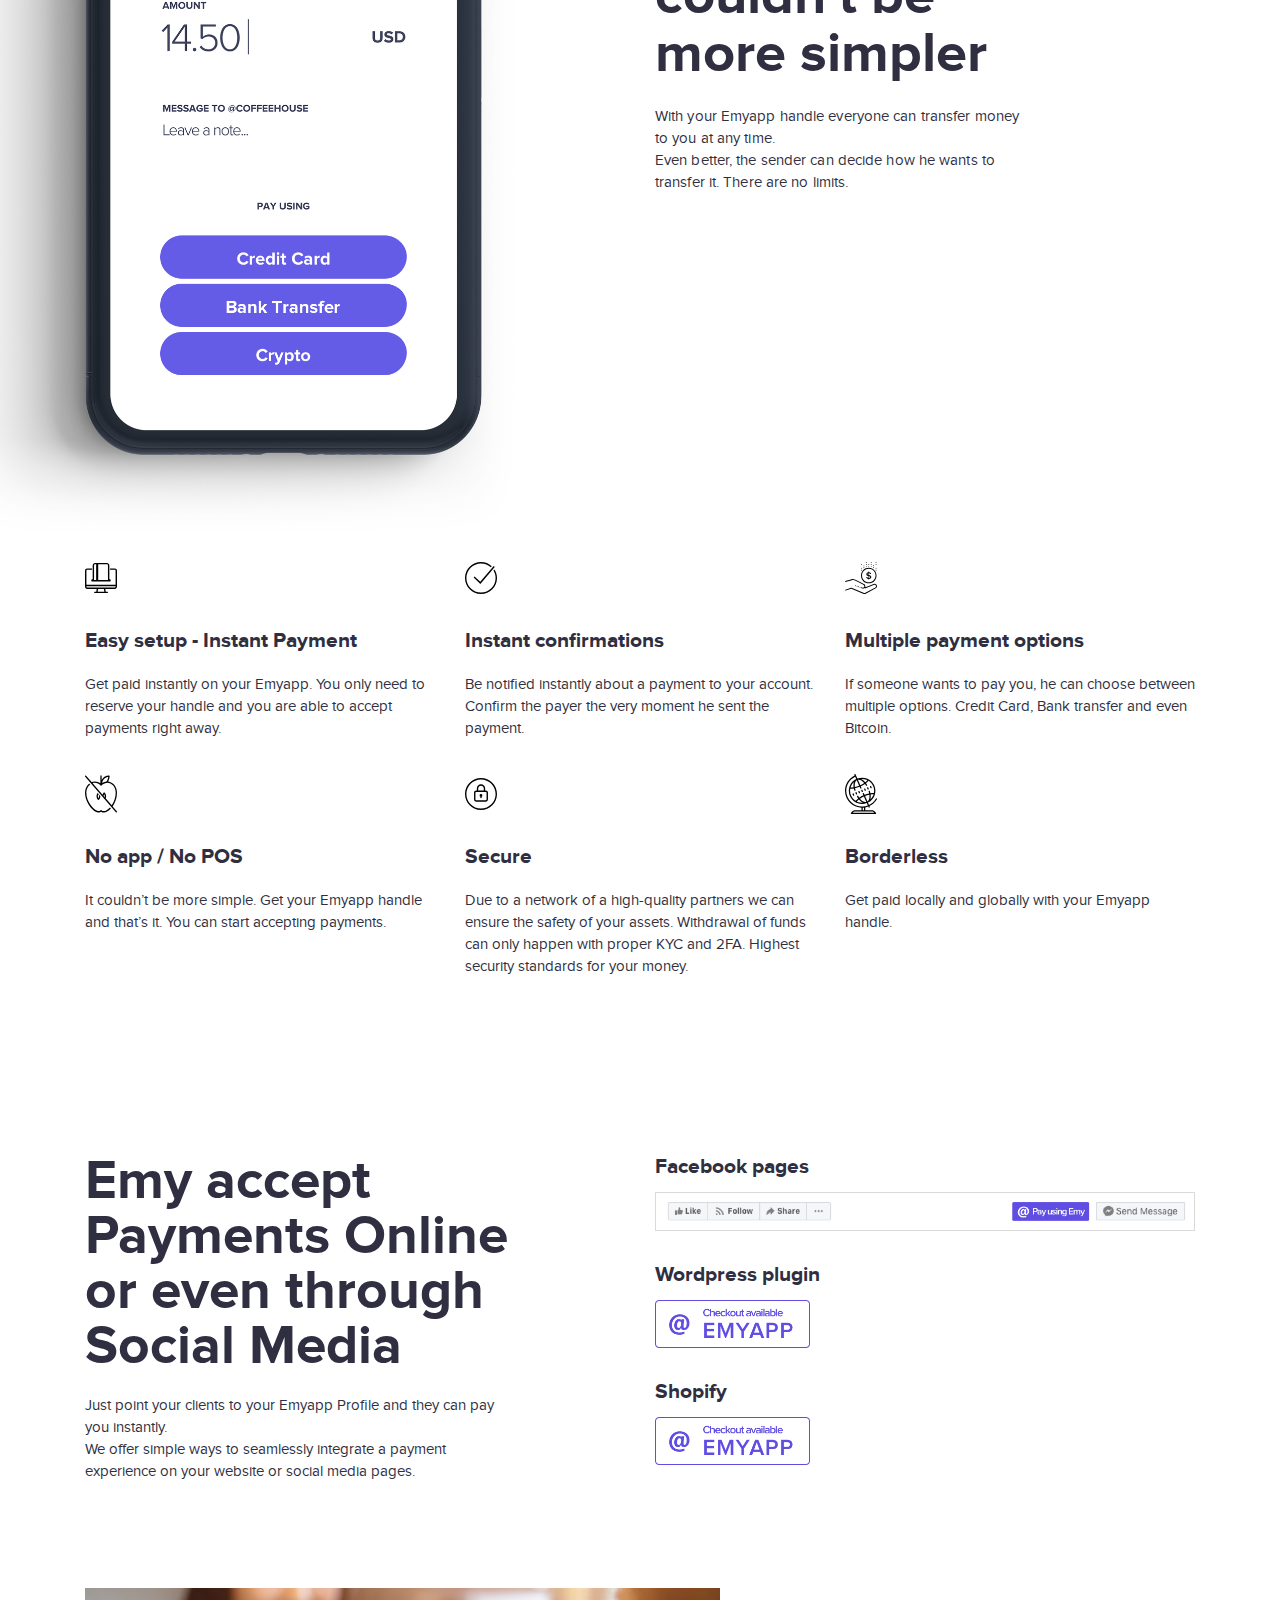
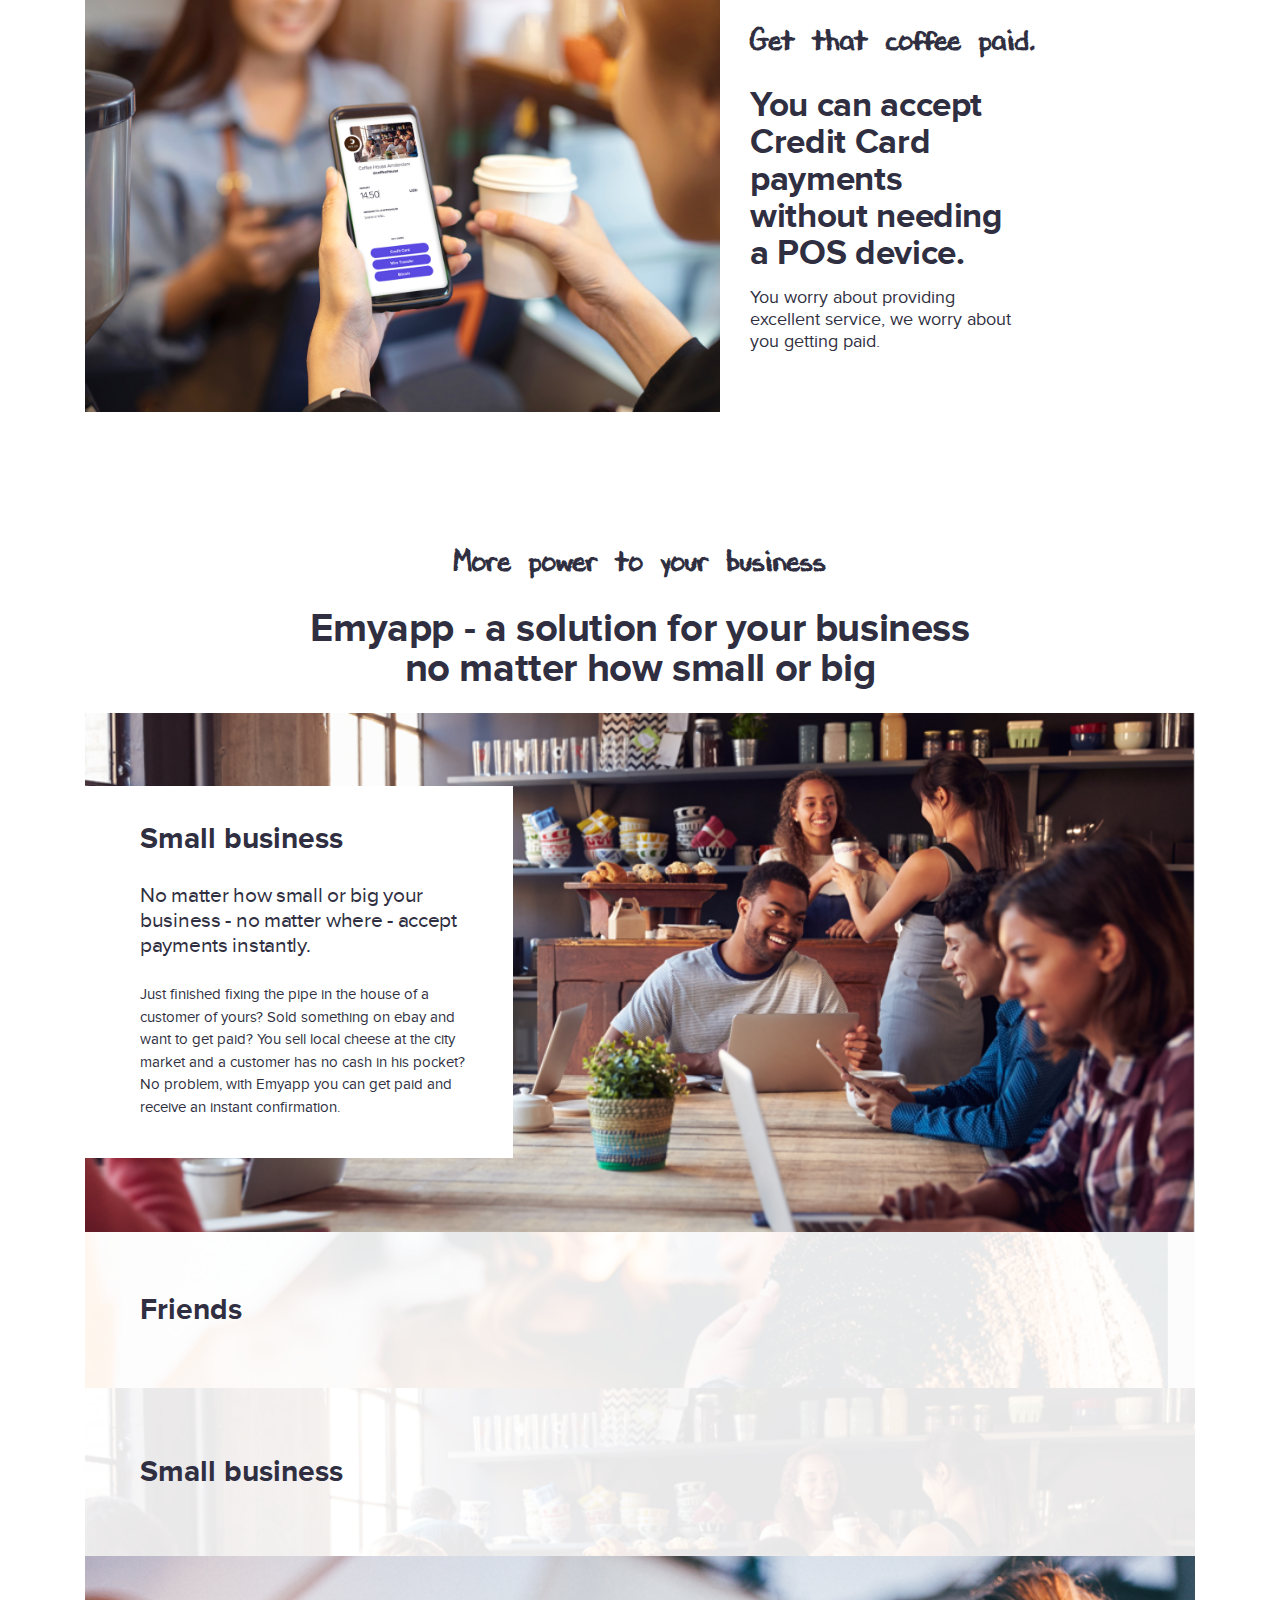
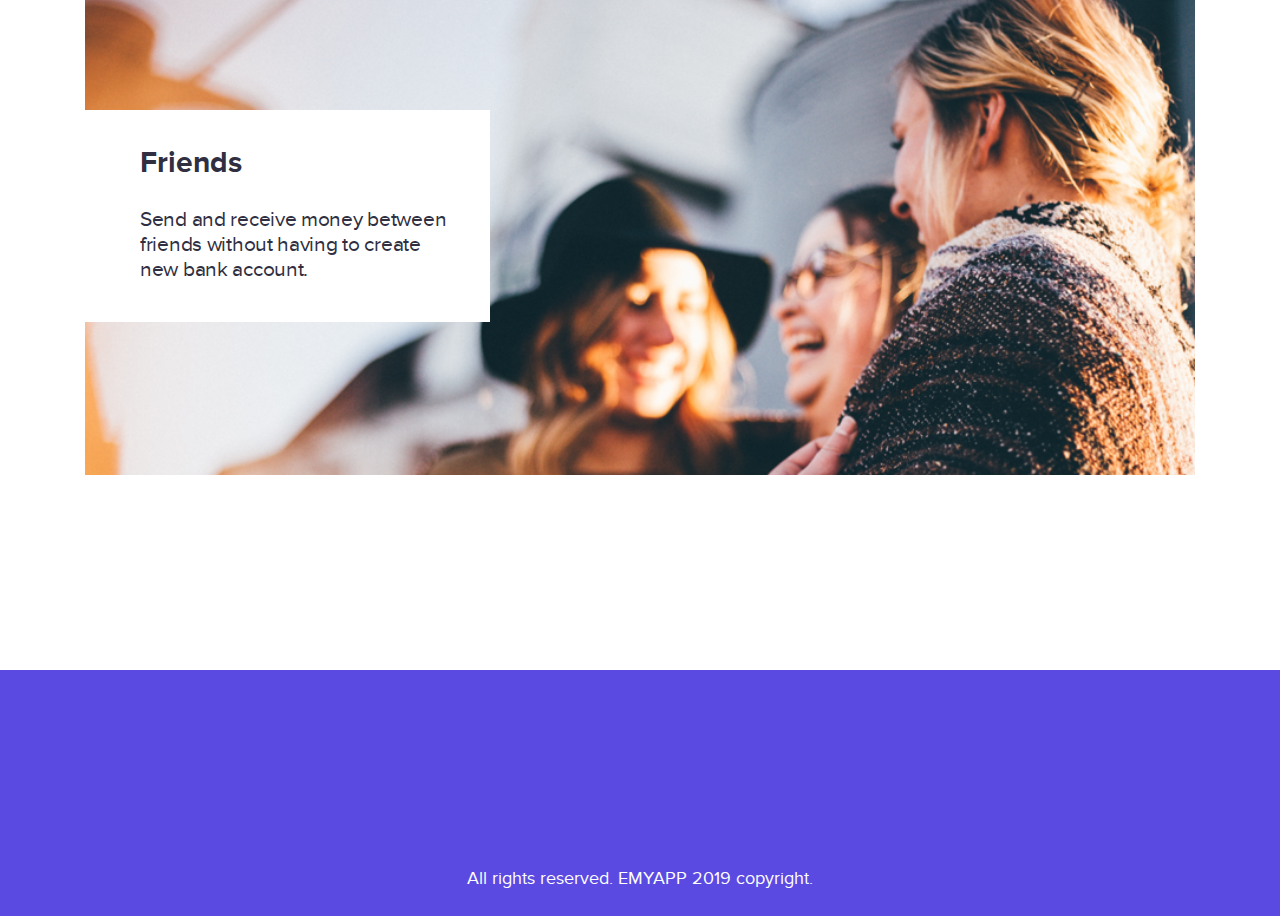
==== commit 91560d98: "deleted commented out code" ====
--- a/index.html
+++ b/index.html
@@ -6,11 +6,36 @@
     <meta http-equiv="X-UA-Compatible" content="ie=edge" />
     <meta name="robots" content="noindex" />
     <link
+      rel="apple-touch-icon"
+      sizes="180x180"
+      href="./assets/media/favicon/apple-touch-icon.png"
+    />
+    <link
       rel="icon"
       type="image/png"
-      href="./assets/media/favicon/favicon.png"
+      sizes="32x32"
+      href="./assets/media/favicon/favicon-32x32.png"
     />
-    <title>Document</title>
+    <link
+      rel="icon"
+      type="image/png"
+      sizes="16x16"
+      href="./assets/media/favicon/favicon-16x16.png"
+    />
+    <link rel="manifest" href="./assets/media/favicon/site.webmanifest" />
+    <link
+      rel="mask-icon"
+      href="./assets/media/favicon/safari-pinned-tab.svg"
+      color="#5bbad5"
+    />
+    <link rel="shortcut icon" href="./assets/media/favicon/favicon.ico" />
+    <meta name="msapplication-TileColor" content="#ffffff" />
+    <meta
+      name="msapplication-config"
+      content="./assets/media/favicon/browserconfig.xml"
+    />
+    <meta name="theme-color" content="#ffffff" />
+    <title>emy</title>
     <link rel="stylesheet" href="./assets/css/bootstrap.min.css" />
     <link rel="stylesheet" href="./assets/css/style.css" />
   </head>
@@ -333,103 +358,111 @@
             Emyapp - a solution for your<span> business </span>no matter how
             small or big
           </h2>
-<div class="accordion">
-          <div class="accord-1">
-            <div class="accord-img-wrap">
-              <div class="accord-text">
+          <div class="accordion">
+            <div class="accord-1">
+              <div class="accord-img-wrap">
+                <div class="accord-text">
+                  <h6>Small business</h6>
+                  <p>
+                    No matter how small or big your business - no matter where -
+                    accept payments instantly.
+                  </p>
+                  <p>
+                    Just finished fixing the pipe in the house of a customer of
+                    yours? Sold something on ebay and want to get paid? You sell
+                    local cheese at the city market and a customer has no cash
+                    in his pocket? No problem, with Emyapp you can get paid and
+                    receive an instant confirmation.
+                  </p>
+                </div>
+
+                <picture>
+                  <source
+                    srcset="./assets/media/mobile/images/bussines.png"
+                    media="(max-width: 576px)"
+                  />
+                  <source
+                    srcset="./assets/media/tablet/images/bussines.png"
+                    media="(max-width: 922px)"
+                  />
+                  <img
+                    class="expand image-1 expand-focus"
+                    src="./assets/media/desktop/images/bussines.png"
+                    alt="business solution"
+                  />
+                </picture>
+              </div>
+              <p class="accord-text-phone">
+                Just finished fixing the pipe in the house of a customer of
+                yours? Sold something on ebay and want to get paid? You sell
+                local cheese at the city market and a customer has no cash in
+                his pocket? No problem, with Emyapp you can get paid and receive
+                an instant confirmation.
+              </p>
+              <div class="accord-close accord-close-1">
+                <h6>Friends</h6>
+                <picture>
+                  <source
+                    srcset="./assets/media/mobile/images/friends-closed.png"
+                    media="(max-width: 576px)"
+                  />
+                  <source
+                    srcset="./assets/media/tablet/images/friends-closed.png"
+                    media="(max-width: 922px)"
+                  />
+                  <img
+                    class=""
+                    src="./assets/media/desktop/images/friends-closed.png"
+                  />
+                </picture>
+              </div>
+            </div>
+
+            <div class="accord-2">
+              <div class="accord-close accord-close-2">
                 <h6>Small business</h6>
-                <p>
-                  No matter how small or big your business - no matter where -
-                  accept payments instantly.
-                </p>
-                <p>
-                  Just finished fixing the pipe in the house of a customer of
-                  yours? Sold something on ebay and want to get paid? You sell
-                  local cheese at the city market and a customer has no cash in
-                  his pocket? No problem, with Emyapp you can get paid and
-                  receive an instant confirmation.
-                </p>
+                <picture>
+                  <source
+                    srcset="./assets/media/mobile/images/bussines-closed.png"
+                    media="(max-width: 576px)"
+                  />
+                  <source
+                    srcset="./assets/media/tablet/images/bussines-closed.png"
+                    media="(max-width: 922px)"
+                  />
+                  <img
+                    class=""
+                    src="./assets/media/desktop/images/bussines-closed.png"
+                  />
+                </picture>
               </div>
-
-              <picture>
-                <source
-                  srcset="./assets/media/mobile/images/bussines.png"
-                  media="(max-width: 576px)"
-                />
-                <source
-                  srcset="./assets/media/tablet/images/bussines.png"
-                  media="(max-width: 922px)"
-                />
-                <img
-                  class="expand image-1 expand-focus"
-                  src="./assets/media/desktop/images/bussines.png"
-                  alt="business solution"
-                />
-              </picture>
-            </div>
-            <div class="accord-close">
-              <h6>Friends</h6>
-              <picture>
-                <source
-                  srcset="./assets/media/mobile/images/friends-closed.png"
-                  media="(max-width: 576px)"
-                />
-                <source
-                  srcset="./assets/media/tablet/images/friends-closed.png"
-                  media="(max-width: 922px)"
-                />
-                <img
-                  class=""
-                  src="./assets/media/desktop/images/friends-closed.png"
-                />
-              </picture>
-            </div>
-          </div>
-
-          <div class="accord-2">
-            <div class="accord-close">
-              <h6>Small business</h6>
-              <picture>
-                <source
-                  srcset="./assets/media/mobile/images/bussines-closed.png"
-                  media="(max-width: 576px)"
-                />
-                <source
-                  srcset="./assets/media/tablet/images/bussines-closed.png"
-                  media="(max-width: 922px)"
-                />
-                <img
-                  class=""
-                  src="./assets/media/desktop/images/bussines-closed.png"
-                />
-              </picture>
-            </div>
-            <div class="accord-img-wrap">
-              <div class="accord-text">
-                <h6>Friends</h6>
-                <p>
-                    Send and receive money between friends without having to create new bank account.
-                </p>
+              <div class="accord-img-wrap">
+                <div class="accord-text">
+                  <h6>Friends</h6>
+                  <p>
+                    Send and receive money between friends without having to
+                    create new bank account.
+                  </p>
+                </div>
+
+                <picture>
+                  <source
+                    srcset="./assets/media/mobile/images/friends.png"
+                    media="(max-width: 576px)"
+                  />
+                  <source
+                    srcset="./assets/media/tablet/images/friends.png "
+                    media="(max-width: 922px)"
+                  />
+                  <img
+                    class="expand image-2"
+                    src="./assets/media/desktop/images/friends.png"
+                    alt="business solution"
+                  />
+                </picture>
               </div>
-
-              <picture>
-                <source
-                  srcset="./assets/media/mobile/images/friends.png"
-                  media="(max-width: 576px)"
-                />
-                <source
-                  srcset="./assets/media/tablet/images/friends.png "
-                  media="(max-width: 922px)"
-                />
-                <img
-                  class="expand image-2"
-                  src="./assets/media/desktop/images/friends.png"
-                  alt="business solution"
-                />
-              </picture>
-            </div>
-          </div>
-        </div>
+            </div>
+          </div>
         </div>
       </div>
     </section>
--- a/assets/css/style.css
+++ b/assets/css/style.css
@@ -214,29 +214,36 @@
   .business-solution .accordion {
     color: #2F2F41; }
     .business-solution .accordion h6 {
-      font-size: 3rem;
+      font-size: 1.6rem;
       font-weight: bold;
-      line-height: 3.7rem; }
+      line-height: 2rem; }
     .business-solution .accordion .accord-img-wrap {
       position: relative; }
       .business-solution .accordion .accord-img-wrap .accord-text {
         background-color: #ffffff;
         position: absolute;
-        padding: 3.5rem 3rem 4rem 5.5rem;
+        padding: 1.2rem 2.1rem 1.3rem 2.1rem;
         top: 50%;
         transform: translateY(-50%); }
         .business-solution .accordion .accord-img-wrap .accord-text p:nth-child(2) {
-          width: 32rem;
-          font-size: 2.1rem;
-          letter-spacing: -0.29px;
-          line-height: 2.5rem;
-          margin-top: 2.5rem; }
+          width: 18.2rem;
+          font-size: 1.4rem;
+          letter-spacing: -0.19px;
+          line-height: 1.7rem;
+          margin-top: 1.5rem; }
         .business-solution .accordion .accord-img-wrap .accord-text p:nth-child(3) {
-          width: 34.3rem;
-          font-size: 1.5rem;
-          margin-top: 2.5rem; }
+          display: none; }
+    .business-solution .accordion .accord-text-phone {
+      display: block;
+      font-size: 1.2rem;
+      width: 28.4rem;
+      padding-left: 2.2rem;
+      padding-top: 1.5rem;
+      padding-bottom: 1.5rem; }
     .business-solution .accordion .accord-close {
       position: relative; }
+      .business-solution .accordion .accord-close:hover {
+        cursor: pointer; }
       .business-solution .accordion .accord-close h6 {
         position: absolute;
         top: 50%;
@@ -318,6 +325,8 @@
     font-size: 1.8rem;
     font-weight: bold;
     line-height: 2.2rem; }
+  .signup-section .left-signup img:nth-child(1) {
+    align-self: start; }
 .signup-section .right-signup {
   display: -webkit-box;
   display: -ms-flexbox;
@@ -623,6 +632,38 @@
       padding-right: 15px; }
     .business-solution h2 span {
       display: initial; }
+    .business-solution .accordion h6 {
+      font-size: 3rem;
+      font-weight: bold;
+      line-height: 3.7rem; }
+    .business-solution .accordion .accord-img-wrap {
+      position: relative; }
+      .business-solution .accordion .accord-img-wrap .accord-text {
+        background-color: #ffffff;
+        position: absolute;
+        padding: 2.5rem 5.6rem 4.2rem 2rem;
+        top: 50%;
+        transform: translateY(-50%); }
+        .business-solution .accordion .accord-img-wrap .accord-text p:nth-child(2) {
+          width: 31.2rem;
+          font-size: 1.8rem;
+          letter-spacing: -0.25px;
+          line-height: 2.2rem;
+          margin-top: 2.4rem; }
+        .business-solution .accordion .accord-img-wrap .accord-text p:nth-child(3) {
+          display: block;
+          width: 31.2rem;
+          font-size: 1.2rem;
+          margin-top: 2rem; }
+    .business-solution .accordion .accord-text-phone {
+      display: none; }
+    .business-solution .accordion .accord-close {
+      position: relative; }
+      .business-solution .accordion .accord-close h6 {
+        position: absolute;
+        top: 50%;
+        transform: translateY(-50%);
+        left: 5.5rem; }
 
   footer {
     padding-top: 13.2rem;
@@ -850,7 +891,7 @@
     margin-top: 14.6rem; }
   .screens .screen-1 .yourhandle {
     height: 13.3rem;
-    max-width: 88.3rem;
+    max-width: 100%;
     margin-top: 12.5rem; }
     .screens .screen-1 .yourhandle label {
       font-size: 6.8rem;
@@ -943,6 +984,37 @@
       font-size: 4rem;
       letter-spacing: -0.4px;
       line-height: 4rem; }
+    .business-solution .accordion {
+      color: #2F2F41; }
+      .business-solution .accordion h6 {
+        font-size: 3rem;
+        font-weight: bold;
+        line-height: 3.7rem; }
+      .business-solution .accordion .accord-img-wrap {
+        position: relative; }
+        .business-solution .accordion .accord-img-wrap .accord-text {
+          background-color: #ffffff;
+          position: absolute;
+          padding: 3.5rem 3rem 4rem 5.5rem;
+          top: 50%;
+          transform: translateY(-50%); }
+          .business-solution .accordion .accord-img-wrap .accord-text p:nth-child(2) {
+            width: 32rem;
+            font-size: 2.1rem;
+            letter-spacing: -0.29px;
+            line-height: 2.5rem;
+            margin-top: 2.5rem; }
+          .business-solution .accordion .accord-img-wrap .accord-text p:nth-child(3) {
+            width: 34.3rem;
+            font-size: 1.5rem;
+            margin-top: 2.5rem; }
+      .business-solution .accordion .accord-close {
+        position: relative; }
+        .business-solution .accordion .accord-close h6 {
+          position: absolute;
+          top: 50%;
+          transform: translateY(-50%);
+          left: 5.5rem; }
 
   footer {
     padding-top: 19.8rem;
@@ -1038,9 +1110,7 @@
       font-size: 3.3rem;
       line-height: 4rem;
       font-weight: 300; }
-    .signup-section .left-signup h5 {
-      font-size: 2rem;
-      line-height: 2.4rem;
+    .signup-section .left-signup img:nth-child(1) {
       margin-bottom: 10.6rem; }
   .signup-section .signup-success .icon-checked {
     font-size: 9rem; }
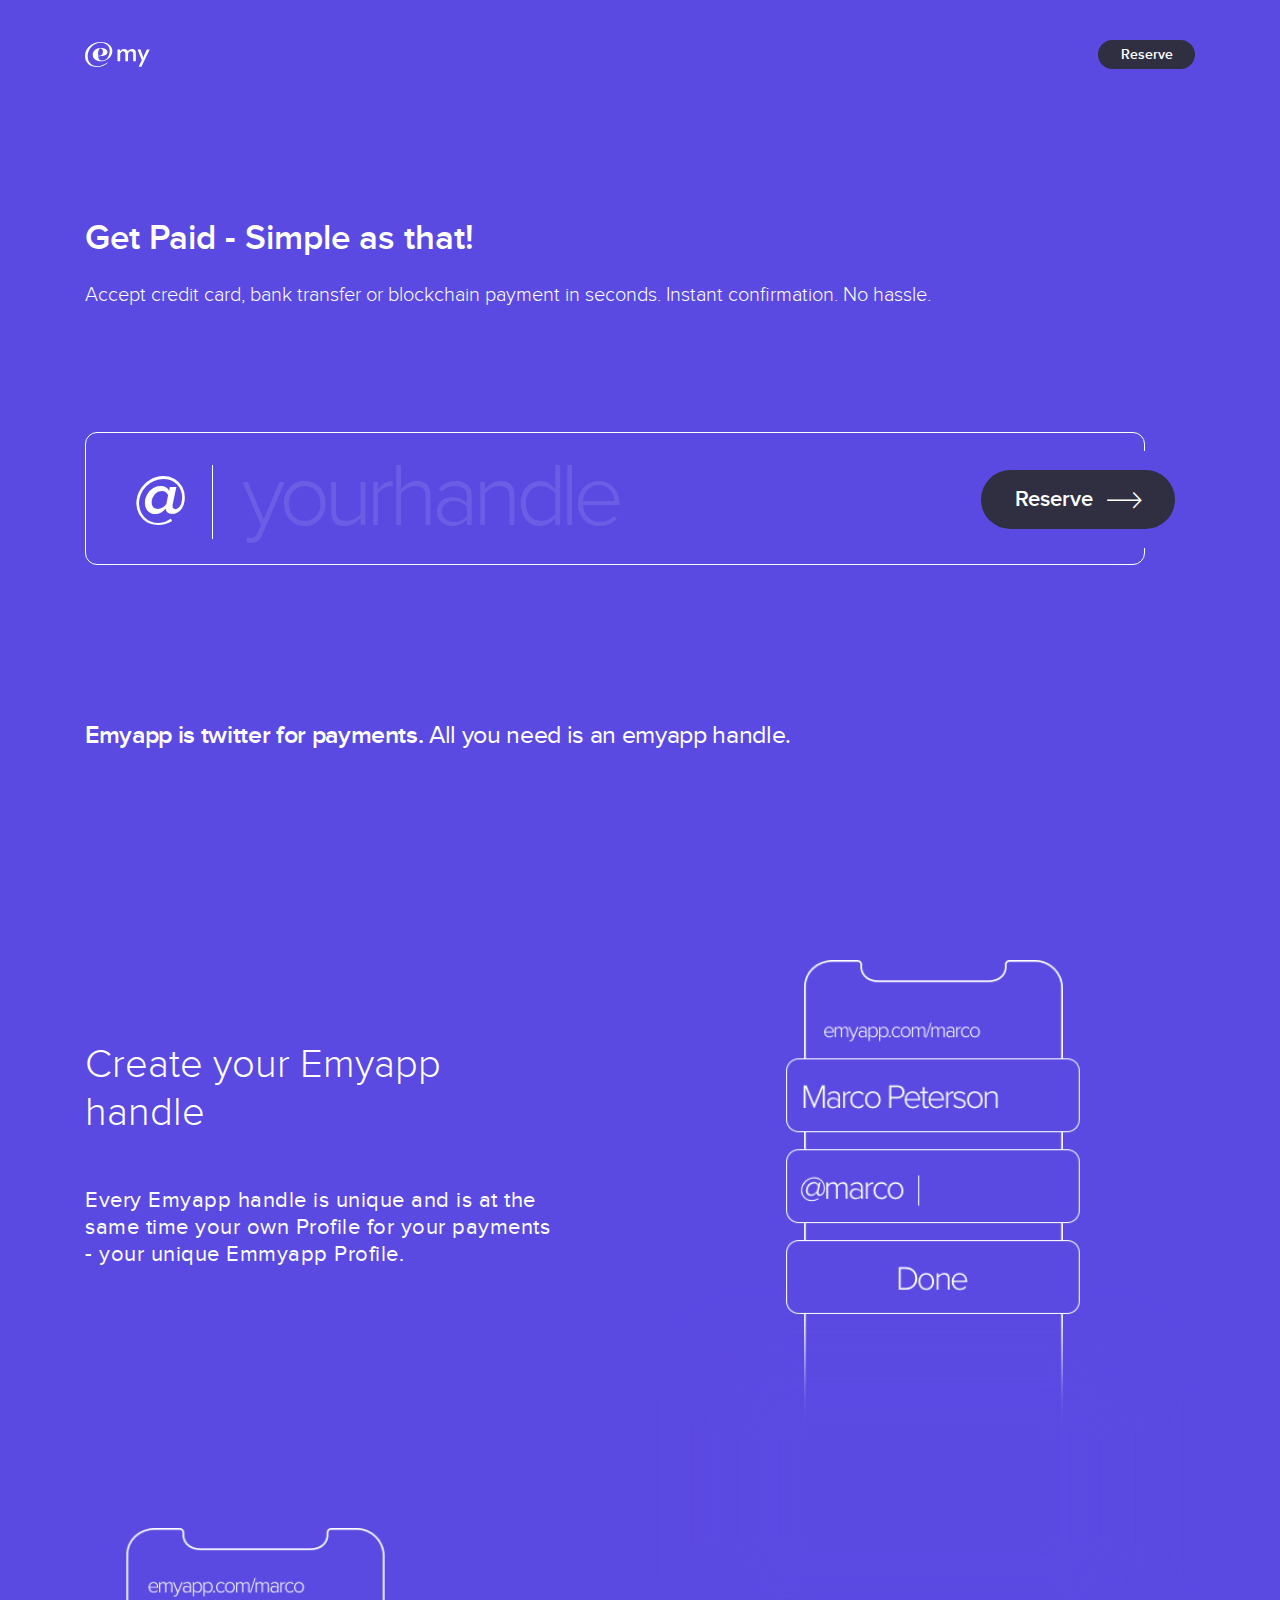
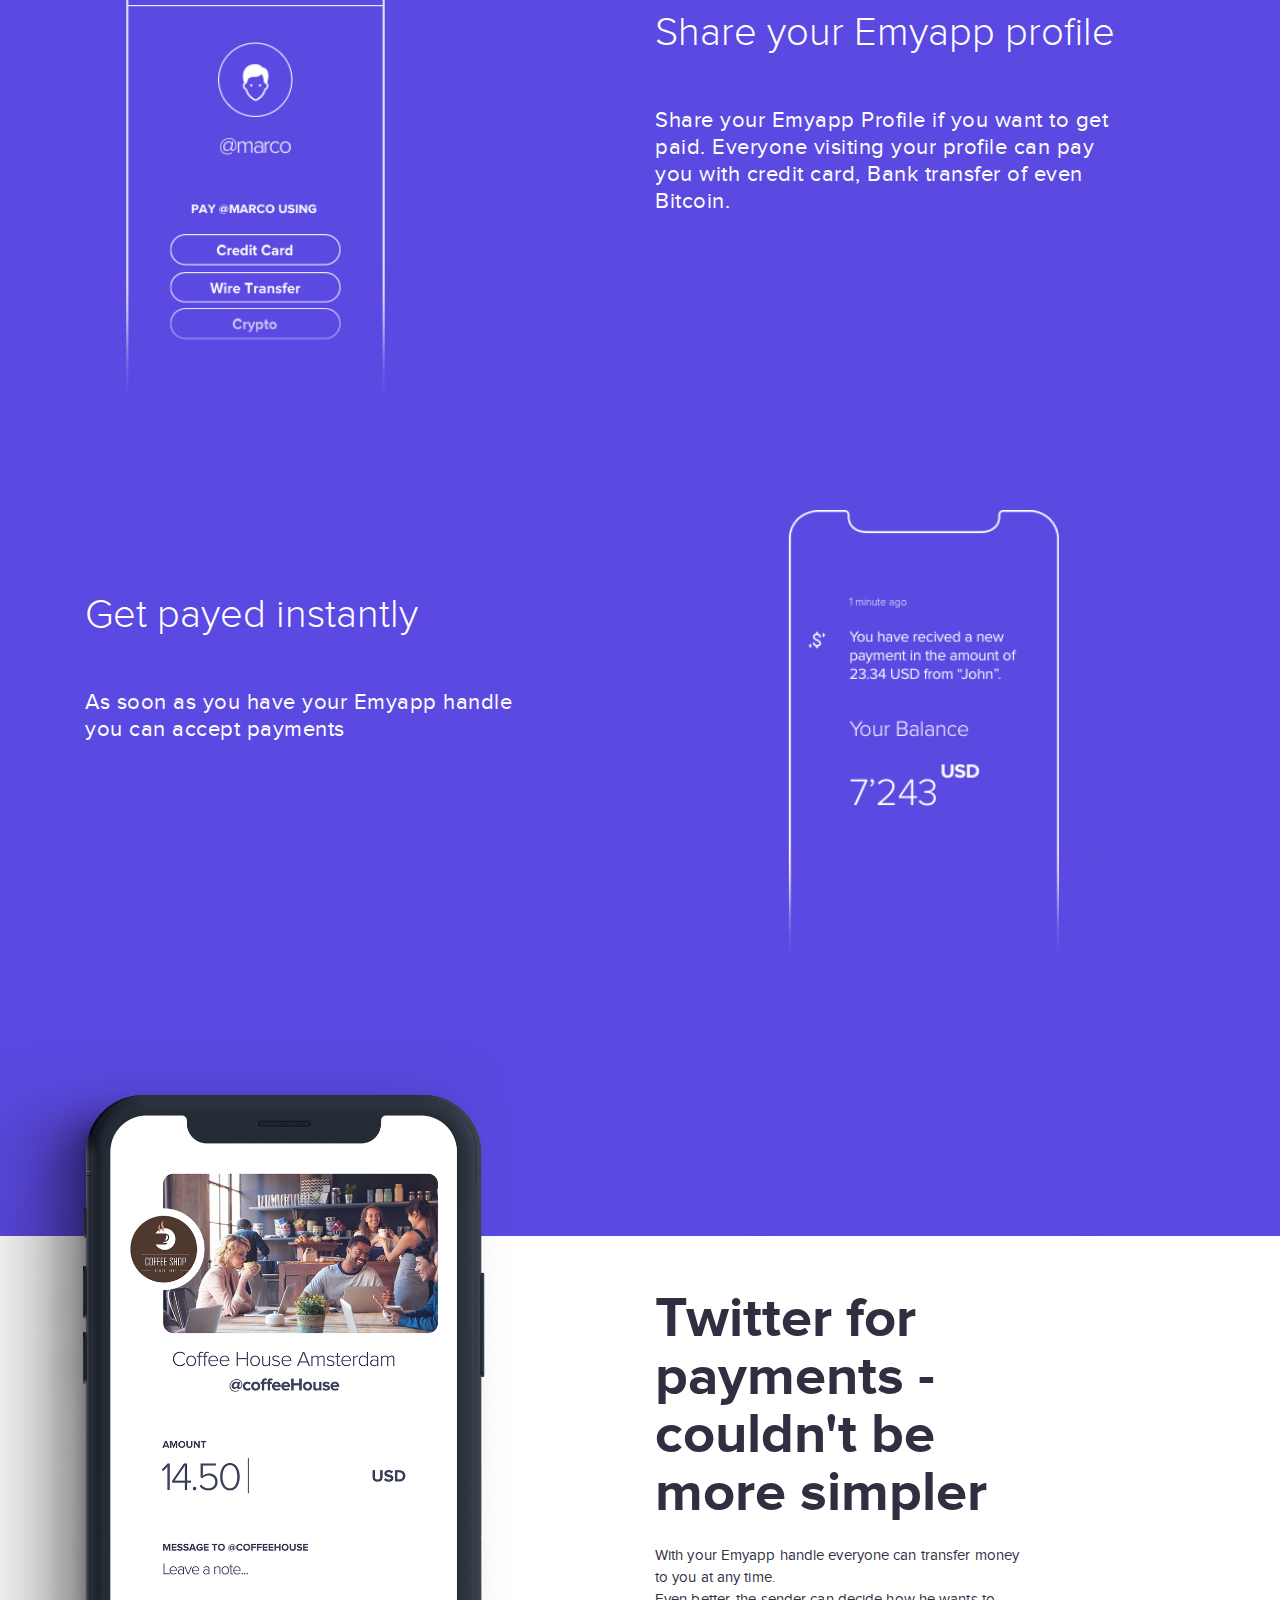
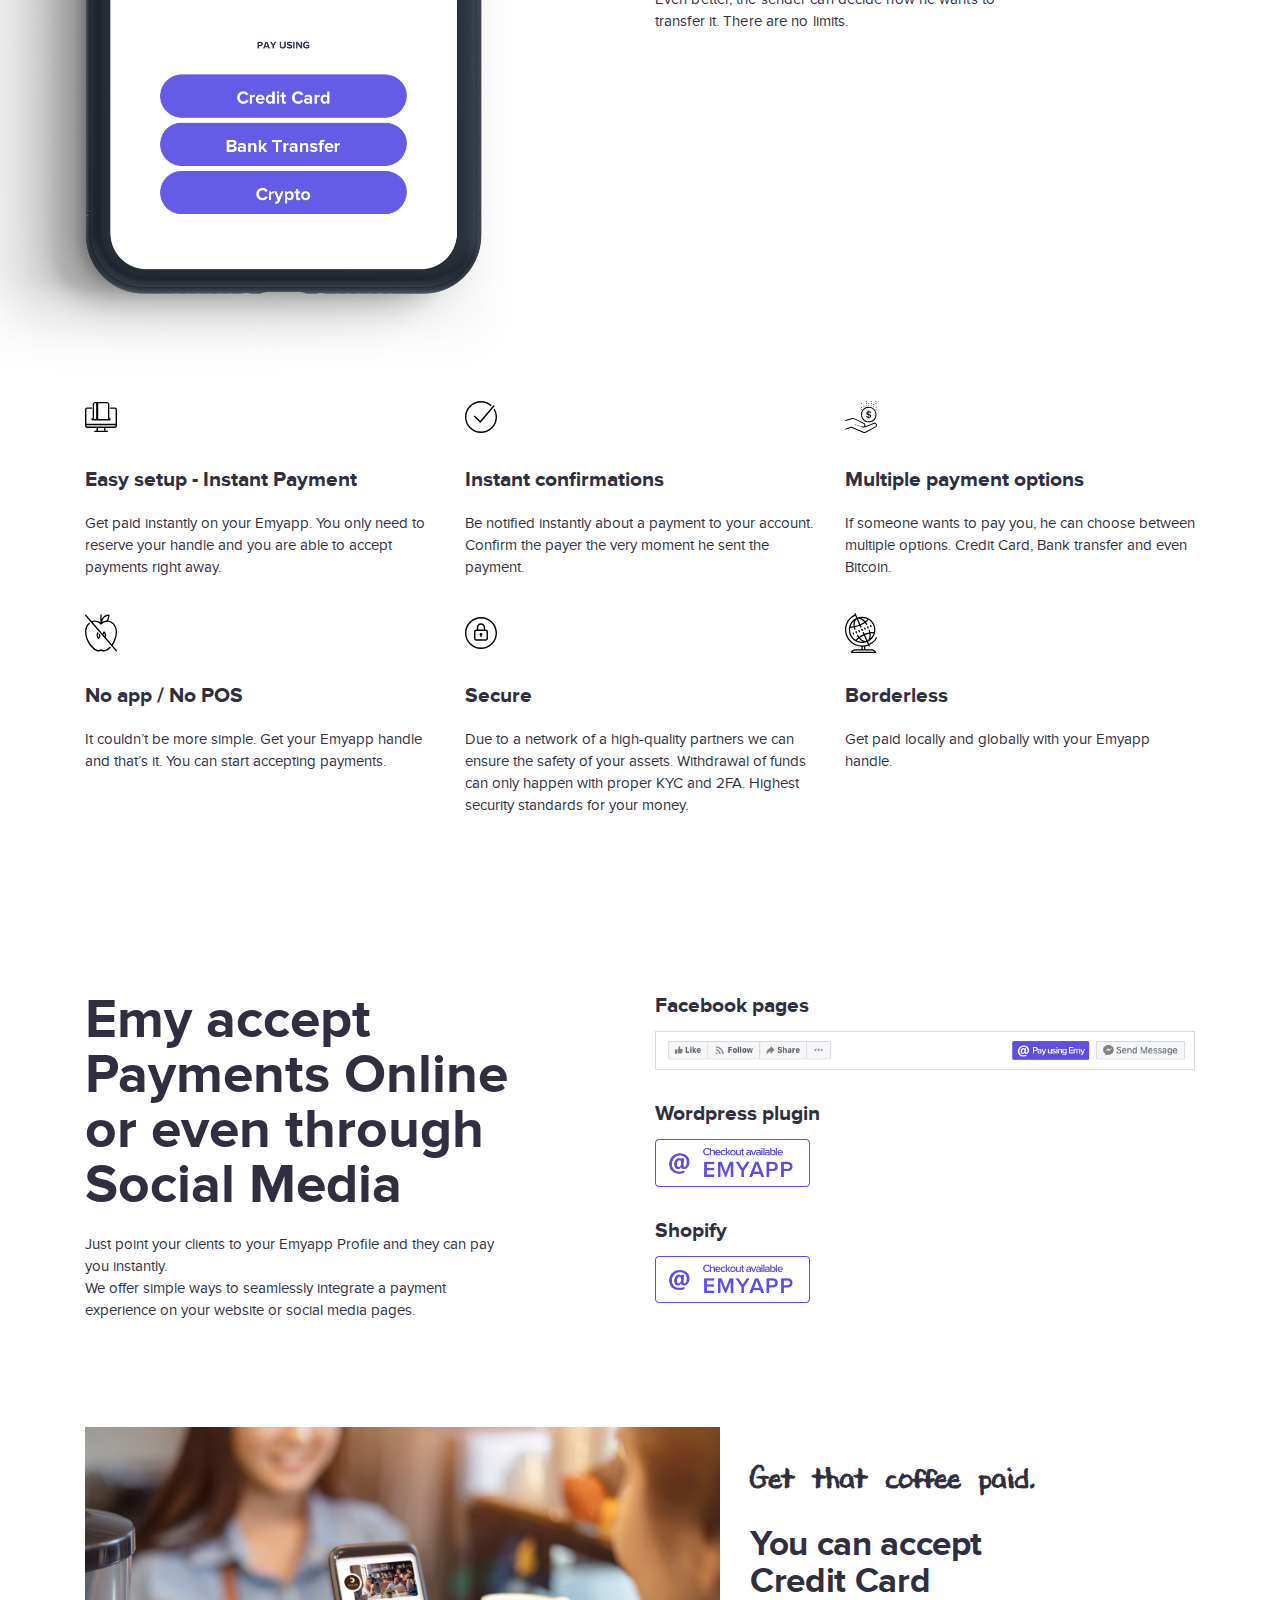
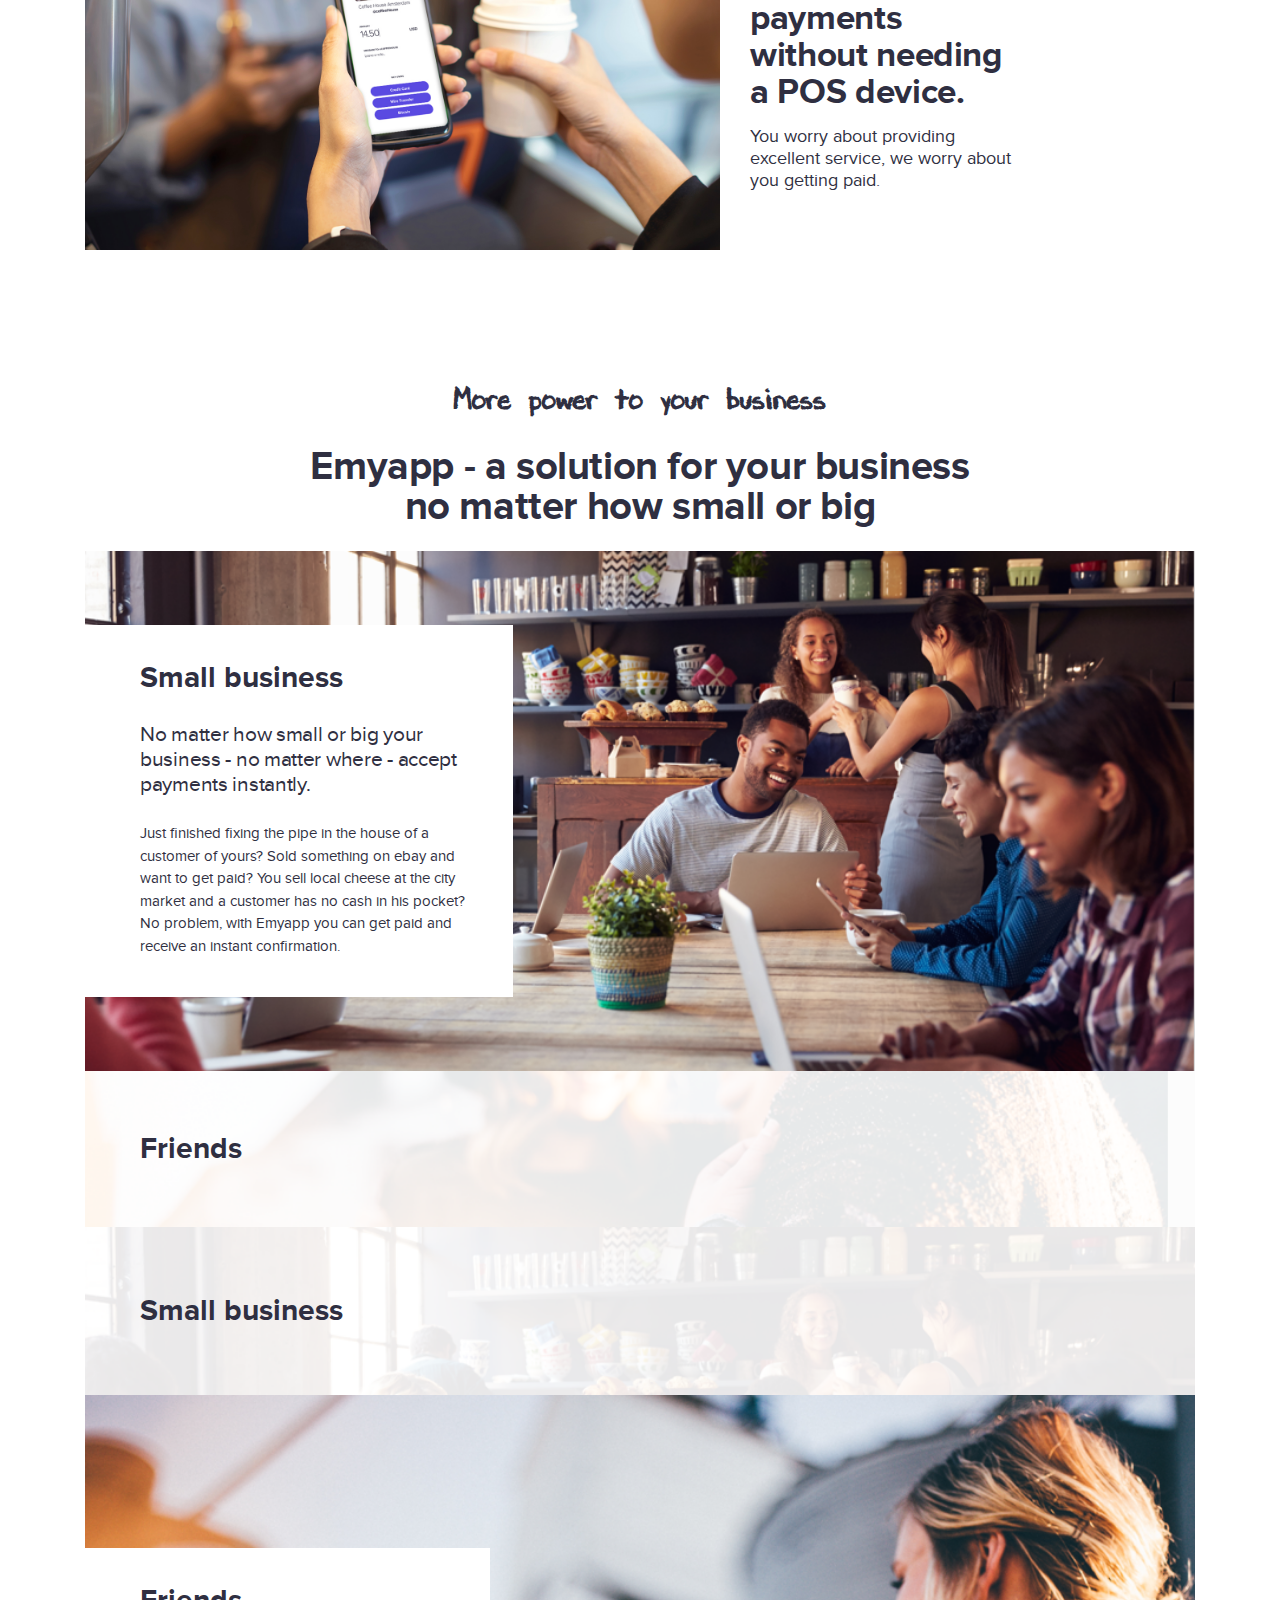
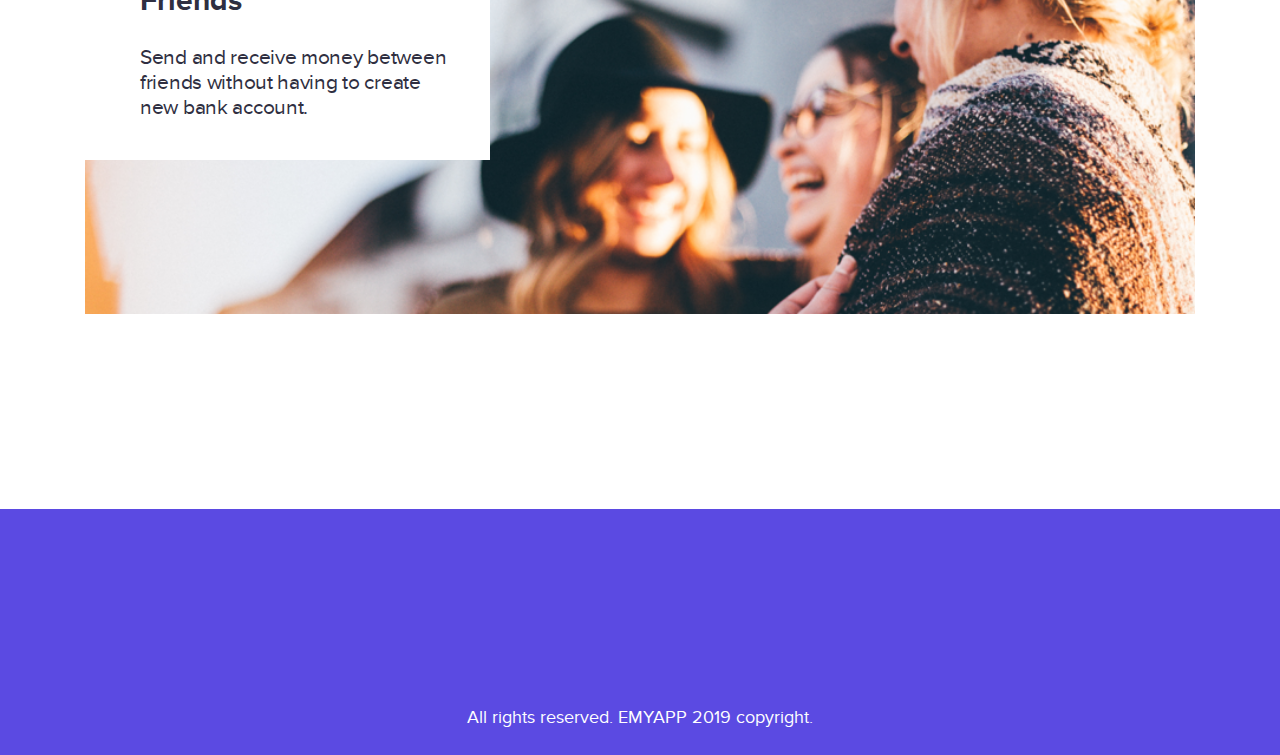
==== commit b987d0f5: "slider change" ====
--- a/index.html
+++ b/index.html
@@ -79,7 +79,7 @@
       <!-- slide 1 -->
       <div class="container screens">
         <div class="row screen-2 d-flex">
-          <div class="col-12 col-md-6 offset-lg-1 col-lg-5">
+          <div class="col-12 col-md-6 col-lg-6">
             <div class="text-box box-active">
               <h2>Create your Emyapp handle</h2>
               <p>
@@ -91,16 +91,16 @@
           <div class="col-12 col-md-6 col-lg-6">
             <picture>
               <source
-                srcset="./assets/media/mobile/images/landingpage_3.png"
-                media="(max-width: 768px)"
-              />
-              <source
-                srcset="./assets/media/tablet/images/landingpage_3.png"
+                srcset="./assets/media/mobile/images/slide-1-mob.png"
+                media="(max-width: 767px)"
+              />
+              <source
+                srcset="./assets/media/tablet/images/slide-1-tab.png"
                 media="(max-width: 922px)"
               />
               <img
                 class="img-fluid animate-me-img"
-                src="./assets/media/desktop/images/landingpage_3.png"
+                src="./assets/media/desktop/images/slide-1-desk.png"
                 alt="emy phone"
               />
             </picture>
@@ -108,10 +108,10 @@
         </div>
       </div>
 
-      <!-- slide 3 -->
+      <!-- slide 2 -->
       <div class="container screens">
         <div class="row screen-2 d-flex">
-          <div class="col-12 col-md-6 offset-lg-1 col-lg-5">
+          <div class="col-12 col-md-6 order-md-2 col-lg-6">
             <div class="text-box box-active">
               <h2>Share your Emyapp profile</h2>
               <p>
@@ -124,26 +124,26 @@
           <div class="col-12 col-md-6 col-lg-6">
             <picture>
               <source
-                srcset="./assets/media/mobile/images/landingpage_5.png"
-                media="(max-width: 768px)"
-              />
-              <source
-                srcset="./assets/media/tablet/images/landingpage_5.png"
+                srcset="./assets/media/mobile/images/slide-2-mob.png"
+                media="(max-width: 767px)"
+              />
+              <source
+                srcset="./assets/media/tablet/images/slide-2-tab.png"
                 media="(max-width: 922px)"
               />
               <img
                 class="img-fluid animate-me-img"
-                src="./assets/media/desktop/images/landingpage_5.png"
+                src="./assets/media/desktop/images/slide-2-desk.png"
                 alt="emy phone"
               />
             </picture>
           </div>
         </div>
       </div>
-      <!-- slide 4 -->
+      <!-- slide 3 -->
       <div class="container screens">
         <div class="row screen-2 d-flex">
-          <div class="col-12 col-md-6 offset-lg-1 col-lg-5">
+          <div class="col-12 col-md-6 col-lg-6">
             <div class="text-box box-active">
               <h2>Get payed instantly</h2>
               <p>
@@ -154,16 +154,16 @@
           <div class="col-12 col-md-6 col-lg-6">
             <picture>
               <source
-                srcset="./assets/media/mobile/images/landingpage_6.png"
-                media="(max-width: 768px)"
-              />
-              <source
-                srcset="./assets/media/tablet/images/landingpage_6.png"
+                srcset="./assets/media/mobile/images/slide-3-mob.png"
+                media="(max-width: 767px)"
+              />
+              <source
+                srcset="./assets/media/tablet/images/slide-3-tab.png"
                 media="(max-width: 922px)"
               />
               <img
                 class="img-fluid animate-me-img"
-                src="./assets/media/desktop/images/landingpage_6.png"
+                src="./assets/media/desktop/images/slide-3-desk.png"
                 alt="emy phone"
               />
             </picture>
--- a/assets/css/style.css
+++ b/assets/css/style.css
@@ -67,6 +67,9 @@
   -ms-flex-align: center;
   align-items: center;
   padding-top: 4rem; }
+  .index-nav img {
+    width: 3.8rem;
+    height: auto; }
   .index-nav .reserve-index-btn {
     height: 2.5rem;
     width: 9.5rem;
@@ -224,6 +227,8 @@
         position: absolute;
         padding: 1.2rem 2.1rem 1.3rem 2.1rem;
         top: 50%;
+        -webkit-transform: translateY(-50%);
+        -ms-transform: translateY(-50%);
         transform: translateY(-50%); }
         .business-solution .accordion .accord-img-wrap .accord-text p:nth-child(2) {
           width: 18.2rem;
@@ -247,6 +252,8 @@
       .business-solution .accordion .accord-close h6 {
         position: absolute;
         top: 50%;
+        -webkit-transform: translateY(-50%);
+        -ms-transform: translateY(-50%);
         transform: translateY(-50%);
         left: 5.5rem; }
 
@@ -326,7 +333,11 @@
     font-weight: bold;
     line-height: 2.2rem; }
   .signup-section .left-signup img:nth-child(1) {
-    align-self: start; }
+    -ms-flex-item-align: start;
+    -ms-grid-row-align: start;
+    align-self: start;
+    width: 6.5rem;
+    margin-bottom: 3.8rem; }
 .signup-section .right-signup {
   display: -webkit-box;
   display: -ms-flexbox;
@@ -378,6 +389,7 @@
       border-color: #B9B9B9;
       padding-left: 40px;
       color: #2F2F41;
+      -webkit-box-shadow: none;
       box-shadow: none; }
       .signup-section .right-signup .input-box input::-webkit-input-placeholder {
         color: #B9B9B9; }
@@ -453,6 +465,45 @@
     font-size: 1.8rem;
     font-weight: 300;
     line-height: 2.6rem; }
+.signup-section .welcome {
+  display: -webkit-box;
+  display: -ms-flexbox;
+  display: flex;
+  -webkit-box-orient: vertical;
+  -webkit-box-direction: normal;
+  -ms-flex-direction: column;
+  flex-direction: column;
+  color: #ffffff;
+  padding-top: 4rem; }
+  .signup-section .welcome img {
+    width: 3.8rem;
+    height: auto;
+    margin-bottom: 11.4rem; }
+  .signup-section .welcome h1 {
+    font-size: 5rem;
+    font-weight: bold;
+    line-height: 6.1rem;
+    margin-bottom: 1rem; }
+  .signup-section .welcome h2 {
+    font-size: 2rem;
+    font-weight: 300;
+    line-height: 2.4rem;
+    margin-bottom: 18rem; }
+  .signup-section .welcome a {
+    display: block;
+    width: 276px;
+    color: #fdfdfd;
+    padding-top: 1rem;
+    padding-bottom: 1.5rem;
+    font-size: 2.2rem;
+    font-weight: 500;
+    letter-spacing: -0.3px;
+    line-height: 2.6rem;
+    text-align: center;
+    border: 2px solid #fdfdfd;
+    border-radius: 4.5rem;
+    -webkit-box-shadow: 0 0 6px 0 rgba(142, 142, 142, 0.5);
+    box-shadow: 0 0 6px 0 rgba(142, 142, 142, 0.5); }
 
 .background-color-dark {
   background-color: #5B4AE2; }
@@ -460,6 +511,8 @@
 .full-screen {
   min-height: 100vh; }
 
+.screens + .screens {
+  margin-top: -5rem; }
 .screens .screen-1 {
   display: -webkit-box;
   display: -ms-flexbox;
@@ -643,6 +696,8 @@
         position: absolute;
         padding: 2.5rem 5.6rem 4.2rem 2rem;
         top: 50%;
+        -webkit-transform: translateY(-50%);
+        -ms-transform: translateY(-50%);
         transform: translateY(-50%); }
         .business-solution .accordion .accord-img-wrap .accord-text p:nth-child(2) {
           width: 31.2rem;
@@ -662,6 +717,8 @@
       .business-solution .accordion .accord-close h6 {
         position: absolute;
         top: 50%;
+        -webkit-transform: translateY(-50%);
+        -ms-transform: translateY(-50%);
         transform: translateY(-50%);
         left: 5.5rem; }
 
@@ -702,8 +759,11 @@
     background: -webkit-gradient(linear, right top, left top, color-stop(60%, #ffffff), color-stop(40%, #5B4AE2));
     background: -webkit-linear-gradient(right, #ffffff 60%, #5B4AE2 40%);
     background: -o-linear-gradient(right, #ffffff 60%, #5B4AE2 40%);
+    background: -webkit-gradient(linear, right top, left top, color-stop(60%, #ffffff), color-stop(40%, #5B4AE2));
     background: linear-gradient(to left, #ffffff 60%, #5B4AE2 40%); }
 
+  .index-nav img {
+    width: 6.5rem; }
   .index-nav .reserve-index-btn {
     height: 2.9rem;
     width: 9.7rem;
@@ -796,6 +856,8 @@
         color: #5B4AE2;
         cursor: pointer; }
 
+  .screens + .screens {
+    margin-top: -7rem; }
   .screens h5 {
     font-size: 1.8rem;
     line-height: 2.2rem;
@@ -867,12 +929,20 @@
       margin-top: 4rem;
       font-size: 2rem;
       letter-spacing: 0.45px;
-      line-height: 2.5rem; } }
+      line-height: 2.5rem; }
+    .screens .screen-2 .text-box {
+      margin-top: 15%; } }
 /* Large devices (desktops, 992px and up) */
 @media (min-width: 992px) {
   h2 {
     font-size: 5.6rem; }
 
+  .screens + .screens {
+    margin-top: -16rem; }
+  .screens:nth-child(2) img {
+    -webkit-transform: translateX(-10rem);
+    -ms-transform: translateX(-10rem);
+    transform: translateX(-10rem); }
   .screens .screen-1 h2 {
     font-size: 3.5rem;
     line-height: 6.8rem;
@@ -929,10 +999,11 @@
   .screens .screen-2 {
     padding-top: 0; }
     .screens .screen-2 h2 {
+      max-width: 46.5rem;
       font-size: 4rem;
       line-height: 4.8rem; }
     .screens .screen-2 p {
-      max-width: 37.9rem;
+      max-width: 46.5rem;
       margin-top: 5rem;
       font-size: 2.2rem;
       letter-spacing: 0.5px;
@@ -997,6 +1068,8 @@
           position: absolute;
           padding: 3.5rem 3rem 4rem 5.5rem;
           top: 50%;
+          -webkit-transform: translateY(-50%);
+          -ms-transform: translateY(-50%);
           transform: translateY(-50%); }
           .business-solution .accordion .accord-img-wrap .accord-text p:nth-child(2) {
             width: 32rem;
@@ -1013,6 +1086,8 @@
         .business-solution .accordion .accord-close h6 {
           position: absolute;
           top: 50%;
+          -webkit-transform: translateY(-50%);
+          -ms-transform: translateY(-50%);
           transform: translateY(-50%);
           left: 5.5rem; }
 
@@ -1060,6 +1135,8 @@
     line-height: 2.2rem; } }
 /* Extra large devices (large desktops, 1440px and up) */
 @media (min-width: 1440px) {
+  .index-nav img {
+    width: 6rem; }
   .index-nav h5 {
     font-size: 2rem;
     line-height: 2.4rem; }
@@ -1087,6 +1164,7 @@
     background: -webkit-gradient(linear, right top, left top, color-stop(51%, #ffffff), color-stop(49%, #5B4AE2));
     background: -webkit-linear-gradient(right, #ffffff 51%, #5B4AE2 49%);
     background: -o-linear-gradient(right, #ffffff 51%, #5B4AE2 49%);
+    background: -webkit-gradient(linear, right top, left top, color-stop(51%, #ffffff), color-stop(49%, #5B4AE2));
     background: linear-gradient(to left, #ffffff 51%, #5B4AE2 49%); }
     .white-stripes .bot-mask {
       background-color: #ffffff;
@@ -1111,7 +1189,7 @@
       line-height: 4rem;
       font-weight: 300; }
     .signup-section .left-signup img:nth-child(1) {
-      margin-bottom: 10.6rem; }
+      margin-bottom: 10.2rem; }
   .signup-section .signup-success .icon-checked {
     font-size: 9rem; }
   .signup-section .signup-success h2 {
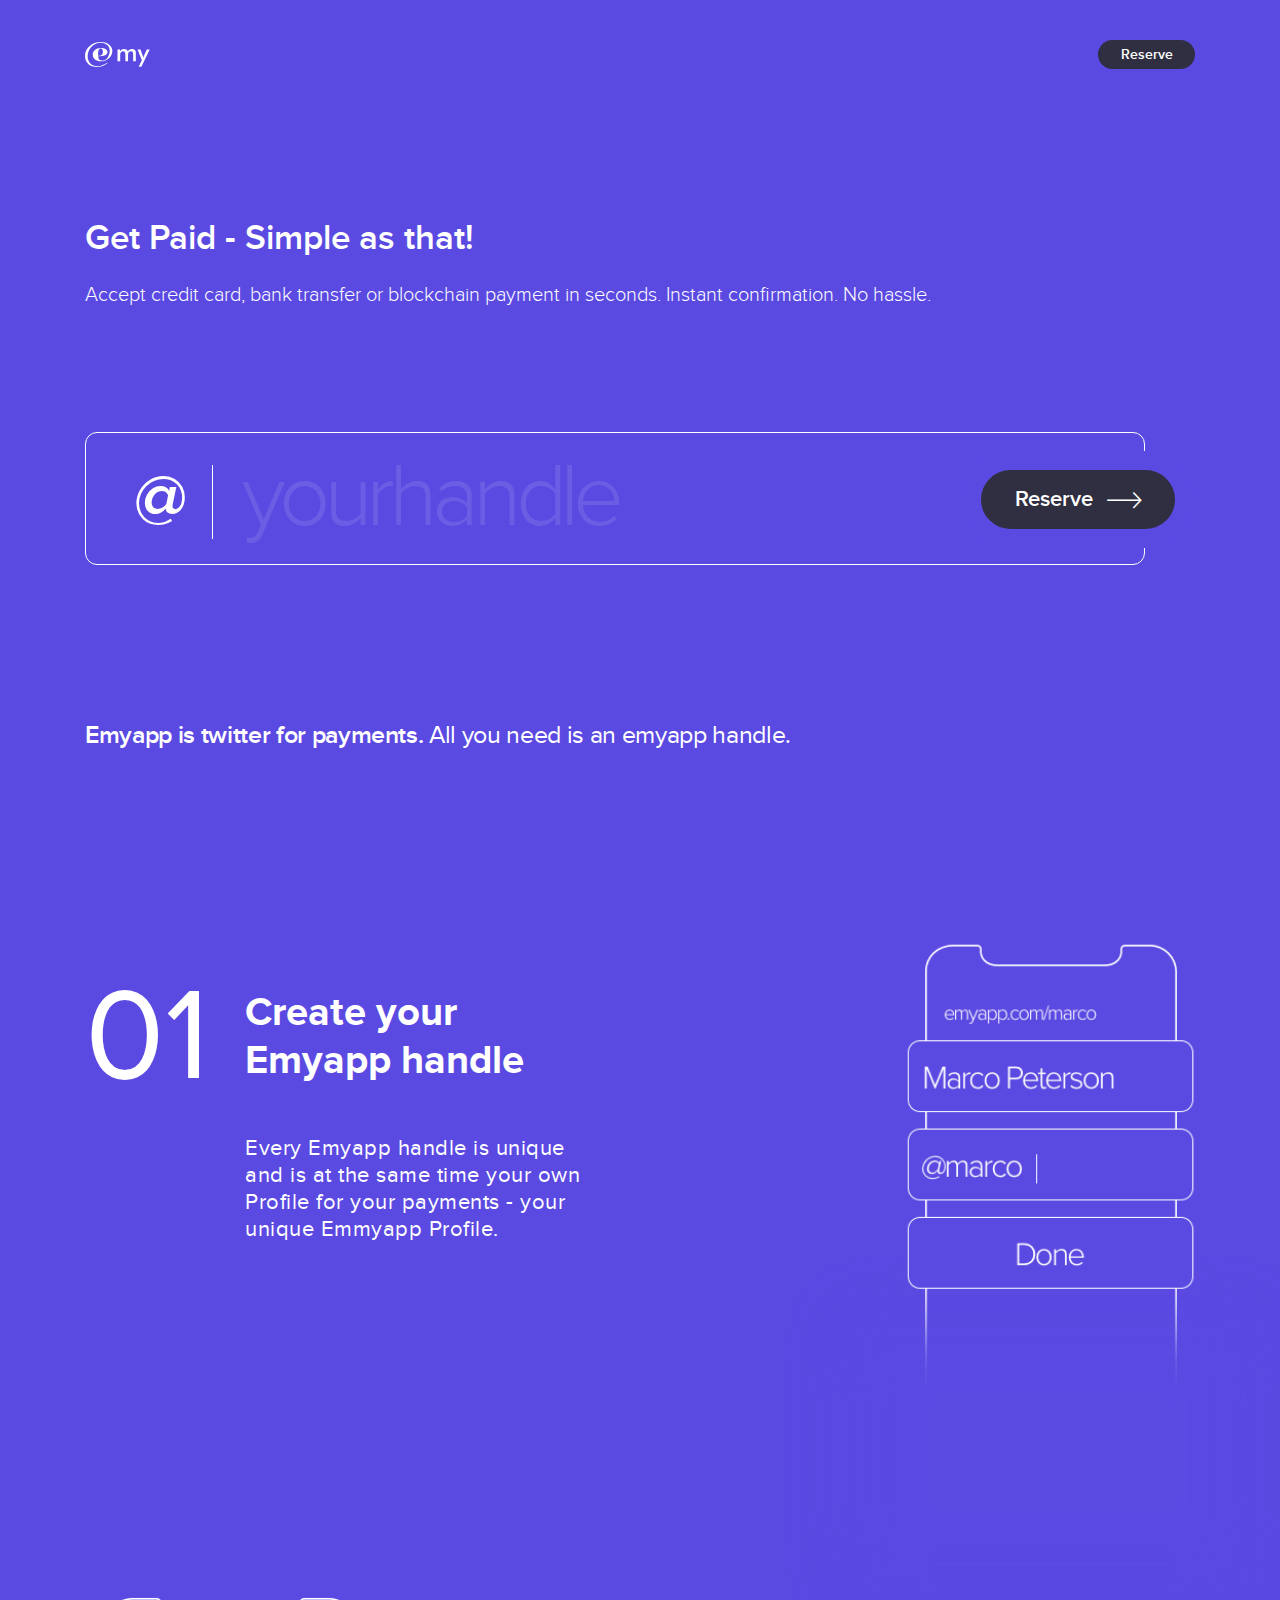
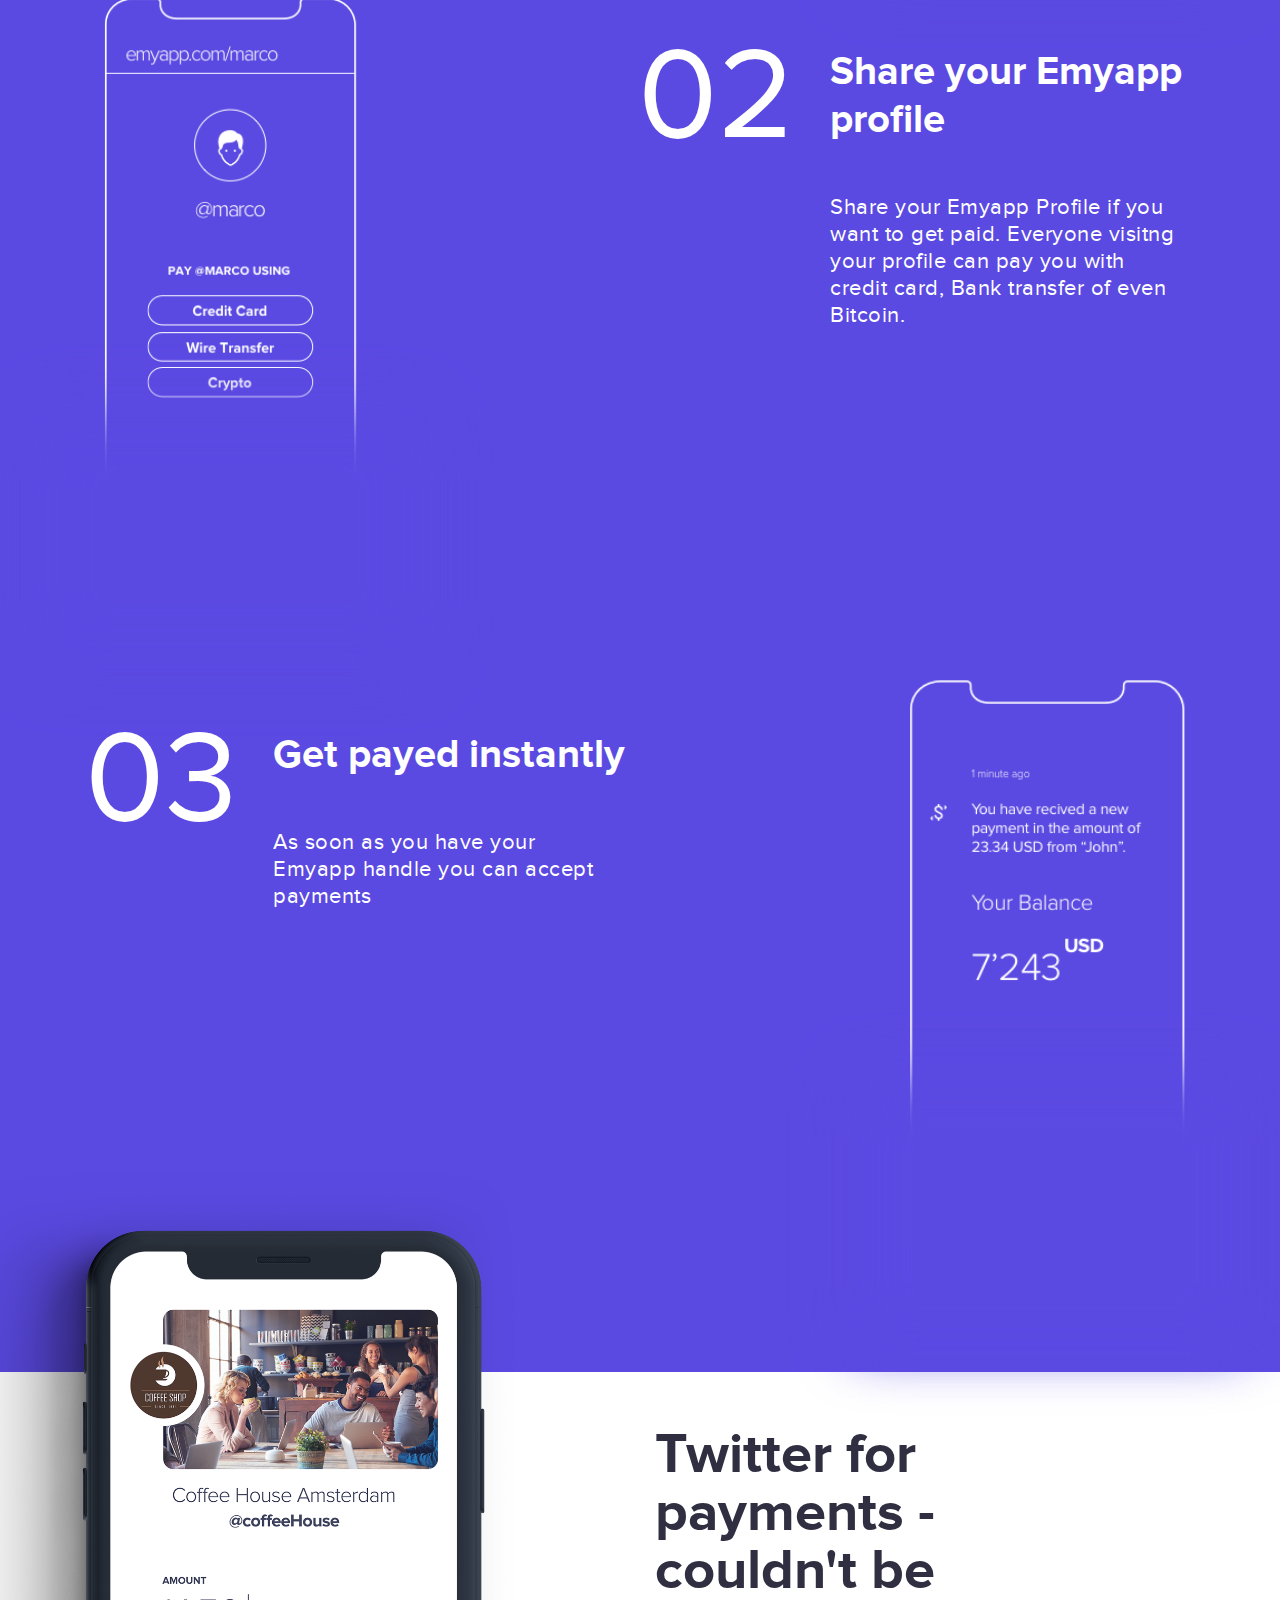
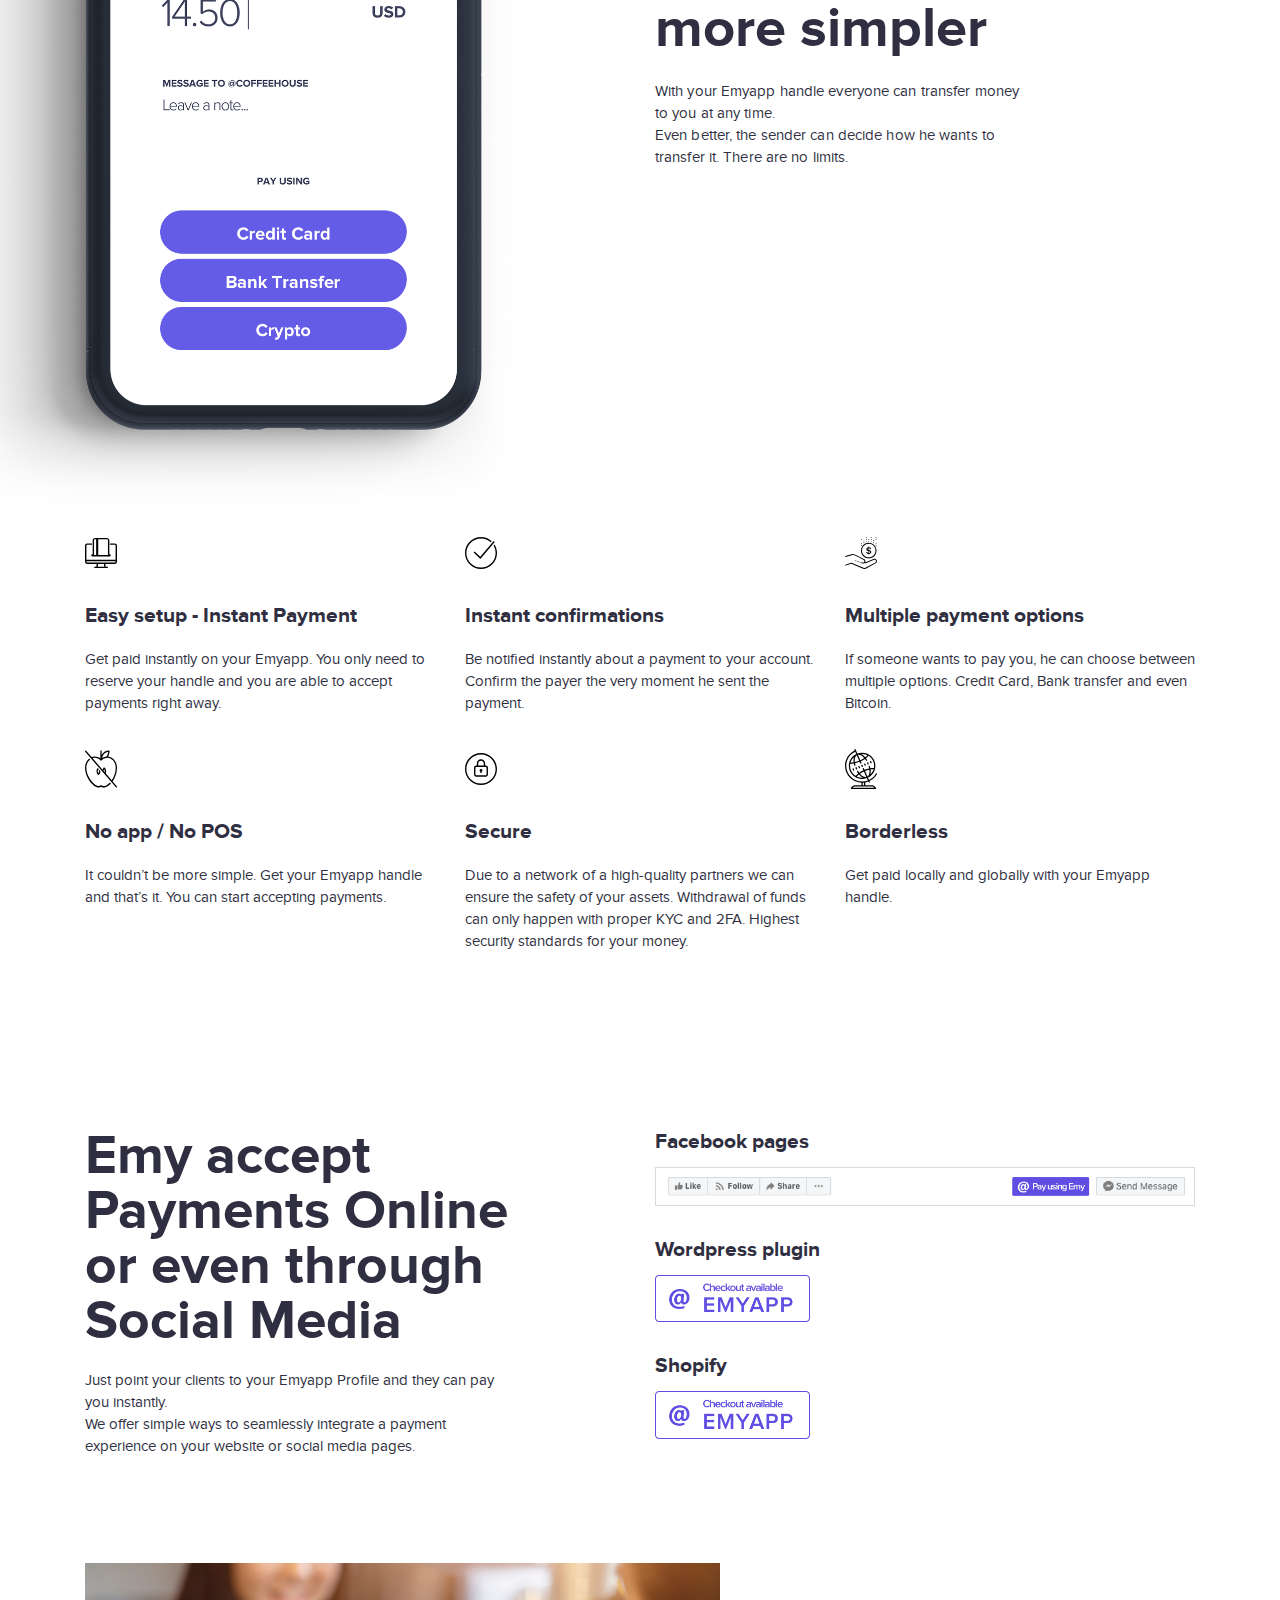
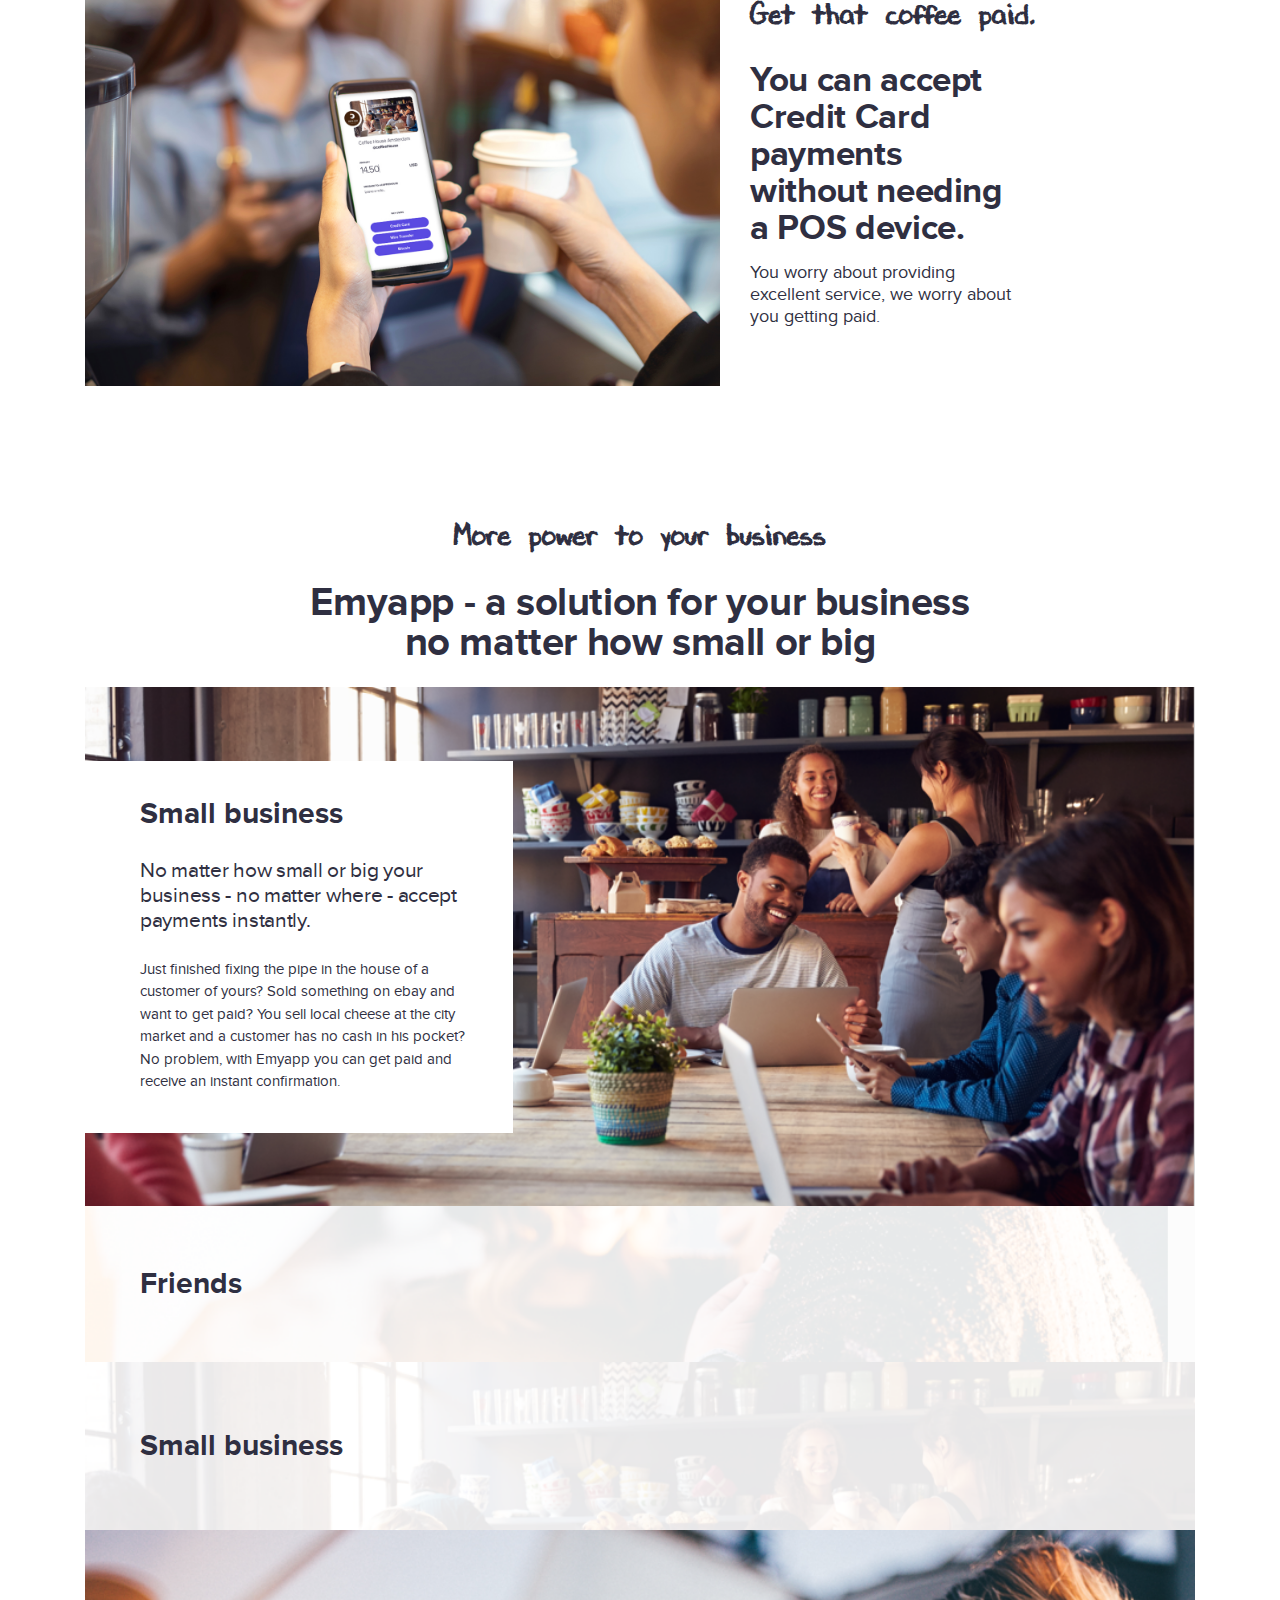
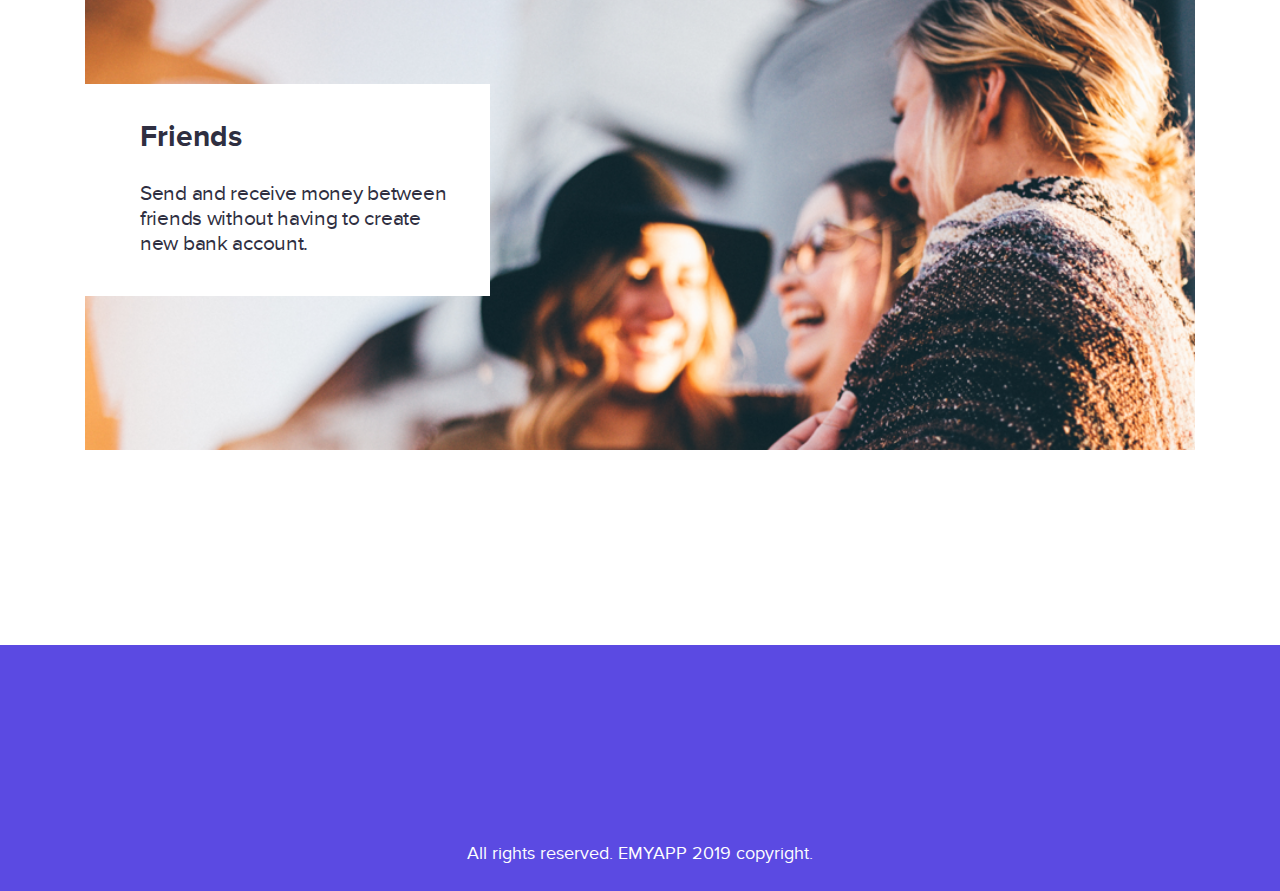
==== commit 8d4243b3: "numbers version" ====
--- a/index.html
+++ b/index.html
@@ -79,16 +79,21 @@
       <!-- slide 1 -->
       <div class="container screens">
         <div class="row screen-2 d-flex">
-          <div class="col-12 col-md-6 col-lg-6">
-            <div class="text-box box-active">
-              <h2>Create your Emyapp handle</h2>
-              <p>
-                Every Emyapp handle is unique and is at the same time your own
-                Profile for your payments - your unique Emmyapp Profile.
-              </p>
-            </div>
-          </div>
-          <div class="col-12 col-md-6 col-lg-6">
+          <div class="col-12 col-md-7 col-lg-8">
+            <div class="text-box box-active d-flex">
+              <span class="number-large">01</span>
+              <div>
+                <h2>
+                  <span class="number-small">01</span>Create your Emyapp handle
+                </h2>
+                <p>
+                  Every Emyapp handle is unique and is at the same time your own
+                  Profile for your payments - your unique Emmyapp Profile.
+                </p>
+              </div>
+            </div>
+          </div>
+          <div class="col-12 col-md-5 col-lg-4">
             <picture>
               <source
                 srcset="./assets/media/mobile/images/slide-1-mob.png"
@@ -111,17 +116,22 @@
       <!-- slide 2 -->
       <div class="container screens">
         <div class="row screen-2 d-flex">
-          <div class="col-12 col-md-6 order-md-2 col-lg-6">
-            <div class="text-box box-active">
-              <h2>Share your Emyapp profile</h2>
-              <p>
-                Share your Emyapp Profile if you want to get paid. Everyone
-                visiting your profile can pay you with credit card, Bank
-                transfer of even Bitcoin.
-              </p>
-            </div>
-          </div>
-          <div class="col-12 col-md-6 col-lg-6">
+          <div class="col-12 col-md-7 order-md-2 col-lg-8">
+            <div class="text-box box-active d-flex justify-content-end">
+              <span class="number-large">02</span>
+              <div>
+                <h2>
+                  <span class="number-small">02</span>Share your Emyapp profile
+                </h2>
+                <p>
+                  Share your Emyapp Profile if you want to get paid. Everyone
+                  visitng your profile can pay you with credit card, Bank
+                  transfer of even Bitcoin.
+                </p>
+              </div>
+            </div>
+          </div>
+          <div class="col-12 col-md-5 col-lg-4">
             <picture>
               <source
                 srcset="./assets/media/mobile/images/slide-2-mob.png"
@@ -132,7 +142,7 @@
                 media="(max-width: 922px)"
               />
               <img
-                class="img-fluid animate-me-img"
+                class="img-fluid animate-me-img left-img"
                 src="./assets/media/desktop/images/slide-2-desk.png"
                 alt="emy phone"
               />
@@ -143,15 +153,18 @@
       <!-- slide 3 -->
       <div class="container screens">
         <div class="row screen-2 d-flex">
-          <div class="col-12 col-md-6 col-lg-6">
-            <div class="text-box box-active">
-              <h2>Get payed instantly</h2>
-              <p>
-                As soon as you have your Emyapp handle you can accept payments
-              </p>
-            </div>
-          </div>
-          <div class="col-12 col-md-6 col-lg-6">
+          <div class="col-12 col-md-7 col-lg-8">
+            <div class="text-box box-active d-flex">
+              <span class="number-large">03</span>
+              <div>
+                <h2><span class="number-small">03</span>Get payed instantly</h2>
+                <p>
+                  As soon as you have your Emyapp handle you can accept payments
+                </p>
+              </div>
+            </div>
+          </div>
+          <div class="col-12 col-md-5 col-lg-4">
             <picture>
               <source
                 srcset="./assets/media/mobile/images/slide-3-mob.png"
--- a/assets/css/style.css
+++ b/assets/css/style.css
@@ -473,6 +473,7 @@
   -webkit-box-direction: normal;
   -ms-flex-direction: column;
   flex-direction: column;
+  margin-bottom: 5rem;
   color: #ffffff;
   padding-top: 4rem; }
   .signup-section .welcome img {
@@ -627,9 +628,11 @@
   -ms-flex-pack: center;
   justify-content: center; }
   .screens .screen-2 h2 {
+    display: flex;
     font-size: 2rem;
-    font-weight: 300;
-    line-height: 2.4rem; }
+    font-weight: bold;
+    line-height: 2.4rem;
+    max-width: 31rem; }
   .screens .screen-2 p {
     font-size: 1.4rem;
     line-height: 1.8rem;
@@ -638,6 +641,17 @@
   .screens .screen-2 img {
     width: 100%;
     height: auto; }
+  .screens .screen-2 .number-small {
+    font-size: 5.5rem;
+    font-weight: 400;
+    line-height: 4.8rem;
+    margin-right: 2.7rem; }
+  .screens .screen-2 .number-large {
+    font-size: 10rem;
+    font-weight: 400;
+    line-height: 9.8rem;
+    margin-right: 5rem;
+    display: none; }
 
 /* Small devices (landscape phones, 576px and up) */
 @media (min-width: 576px) {
@@ -775,6 +789,9 @@
       color: #2F2F41;
       background-color: #ffffff; }
 
+  .slides-section {
+    padding-bottom: 11rem; }
+
   .twitter-payments img {
     bottom: -7rem; }
 
@@ -857,7 +874,7 @@
         cursor: pointer; }
 
   .screens + .screens {
-    margin-top: -7rem; }
+    margin-top: 7rem; }
   .screens h5 {
     font-size: 1.8rem;
     line-height: 2.2rem;
@@ -917,10 +934,13 @@
         padding-left: 0.7rem; }
   .screens .screen-2 {
     padding-top: 0; }
+    .screens .screen-2 img {
+      transform: scale(1.4) translateY(4rem) translateX(-1rem); }
+    .screens .screen-2 .left-img {
+      transform: scale(1.4) translateY(4rem) translateX(1rem); }
     .screens .screen-2 h2 {
-      max-width: 33.2rem;
+      max-width: 29rem;
       font-size: 3rem;
-      font-weight: 300;
       line-height: 3.6rem; }
       .screens .screen-2 h2:before {
         left: -5.5rem; }
@@ -931,14 +951,21 @@
       letter-spacing: 0.45px;
       line-height: 2.5rem; }
     .screens .screen-2 .text-box {
-      margin-top: 15%; } }
+      margin-top: 4%; }
+    .screens .screen-2 .number-large {
+      font-size: 8rem;
+      line-height: 7.8rem;
+      margin-right: 2.6rem;
+      display: block; }
+    .screens .screen-2 .number-small {
+      display: none; } }
 /* Large devices (desktops, 992px and up) */
 @media (min-width: 992px) {
   h2 {
     font-size: 5.6rem; }
 
   .screens + .screens {
-    margin-top: -16rem; }
+    margin-top: 19rem; }
   .screens:nth-child(2) img {
     -webkit-transform: translateX(-10rem);
     -ms-transform: translateX(-10rem);
@@ -998,16 +1025,27 @@
       padding-left: 1.4rem; }
   .screens .screen-2 {
     padding-top: 0; }
+    .screens .screen-2 img {
+      transform: scale(1.5) translateY(6.8rem) translateX(2rem); }
+    .screens .screen-2 .left-img {
+      transform: scale(1.5) translateY(6.8rem) translateX(-2rem); }
     .screens .screen-2 h2 {
-      max-width: 46.5rem;
+      max-width: 36.5rem;
       font-size: 4rem;
       line-height: 4.8rem; }
     .screens .screen-2 p {
-      max-width: 46.5rem;
+      max-width: 35.1rem;
       margin-top: 5rem;
       font-size: 2.2rem;
       letter-spacing: 0.5px;
       line-height: 2.7rem; }
+    .screens .screen-2 .number-large {
+      font-size: 13rem;
+      line-height: 9.9rem;
+      margin-right: 3.6rem; }
+
+  .slides-section {
+    padding-bottom: 18rem; }
 
   .twitter-payments {
     padding-bottom: 27rem; }
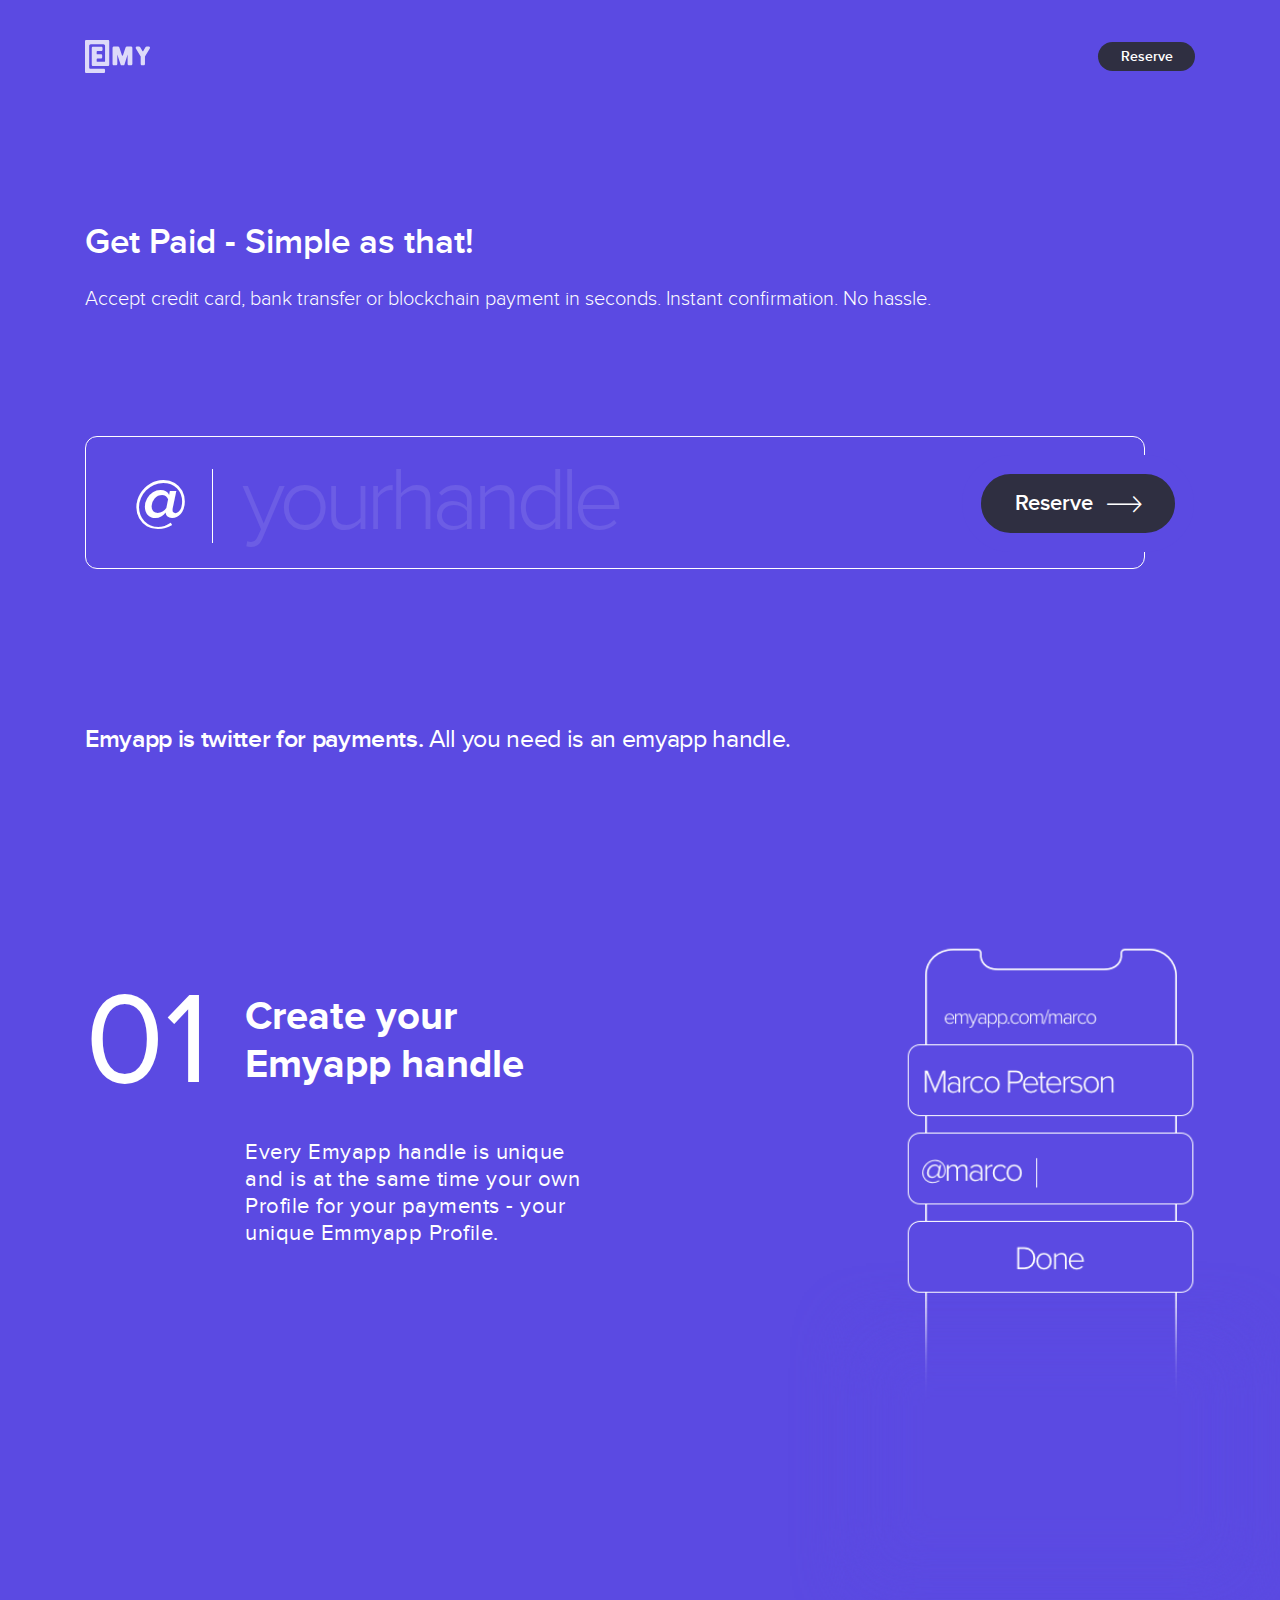
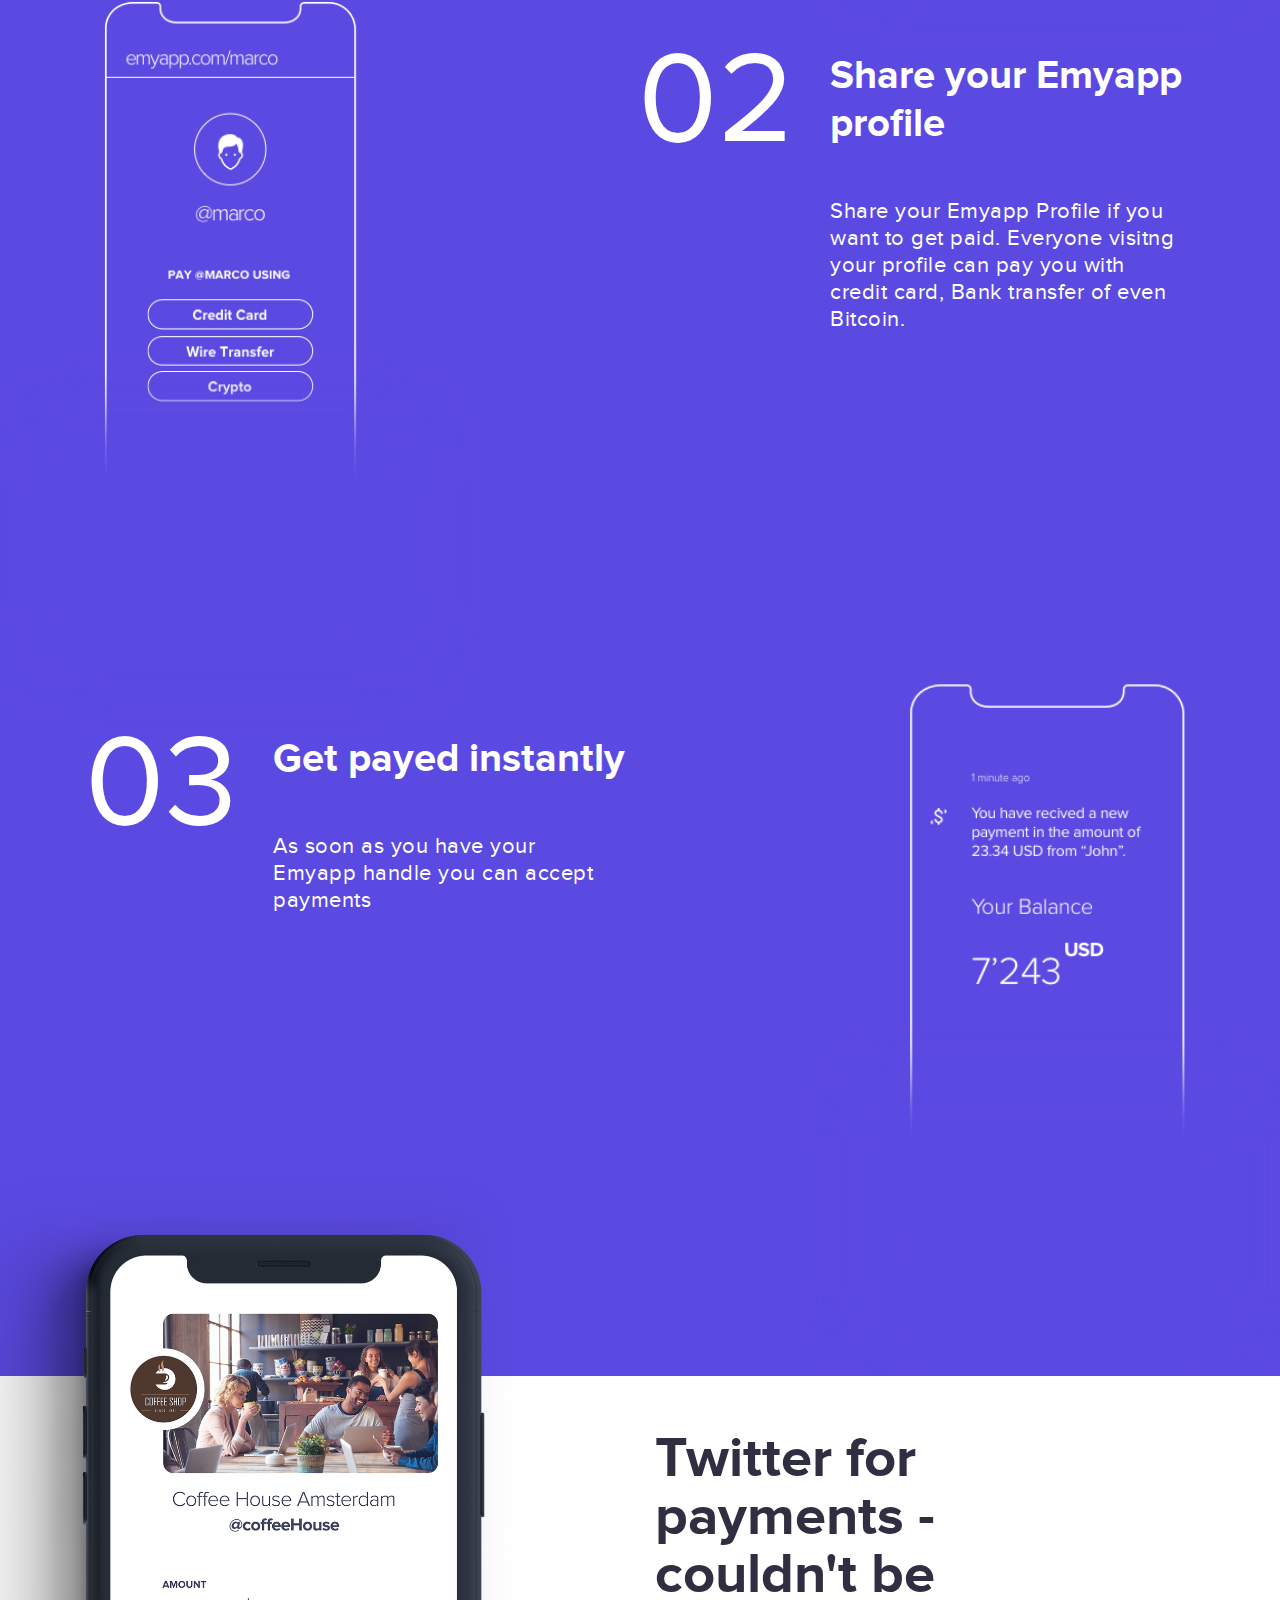
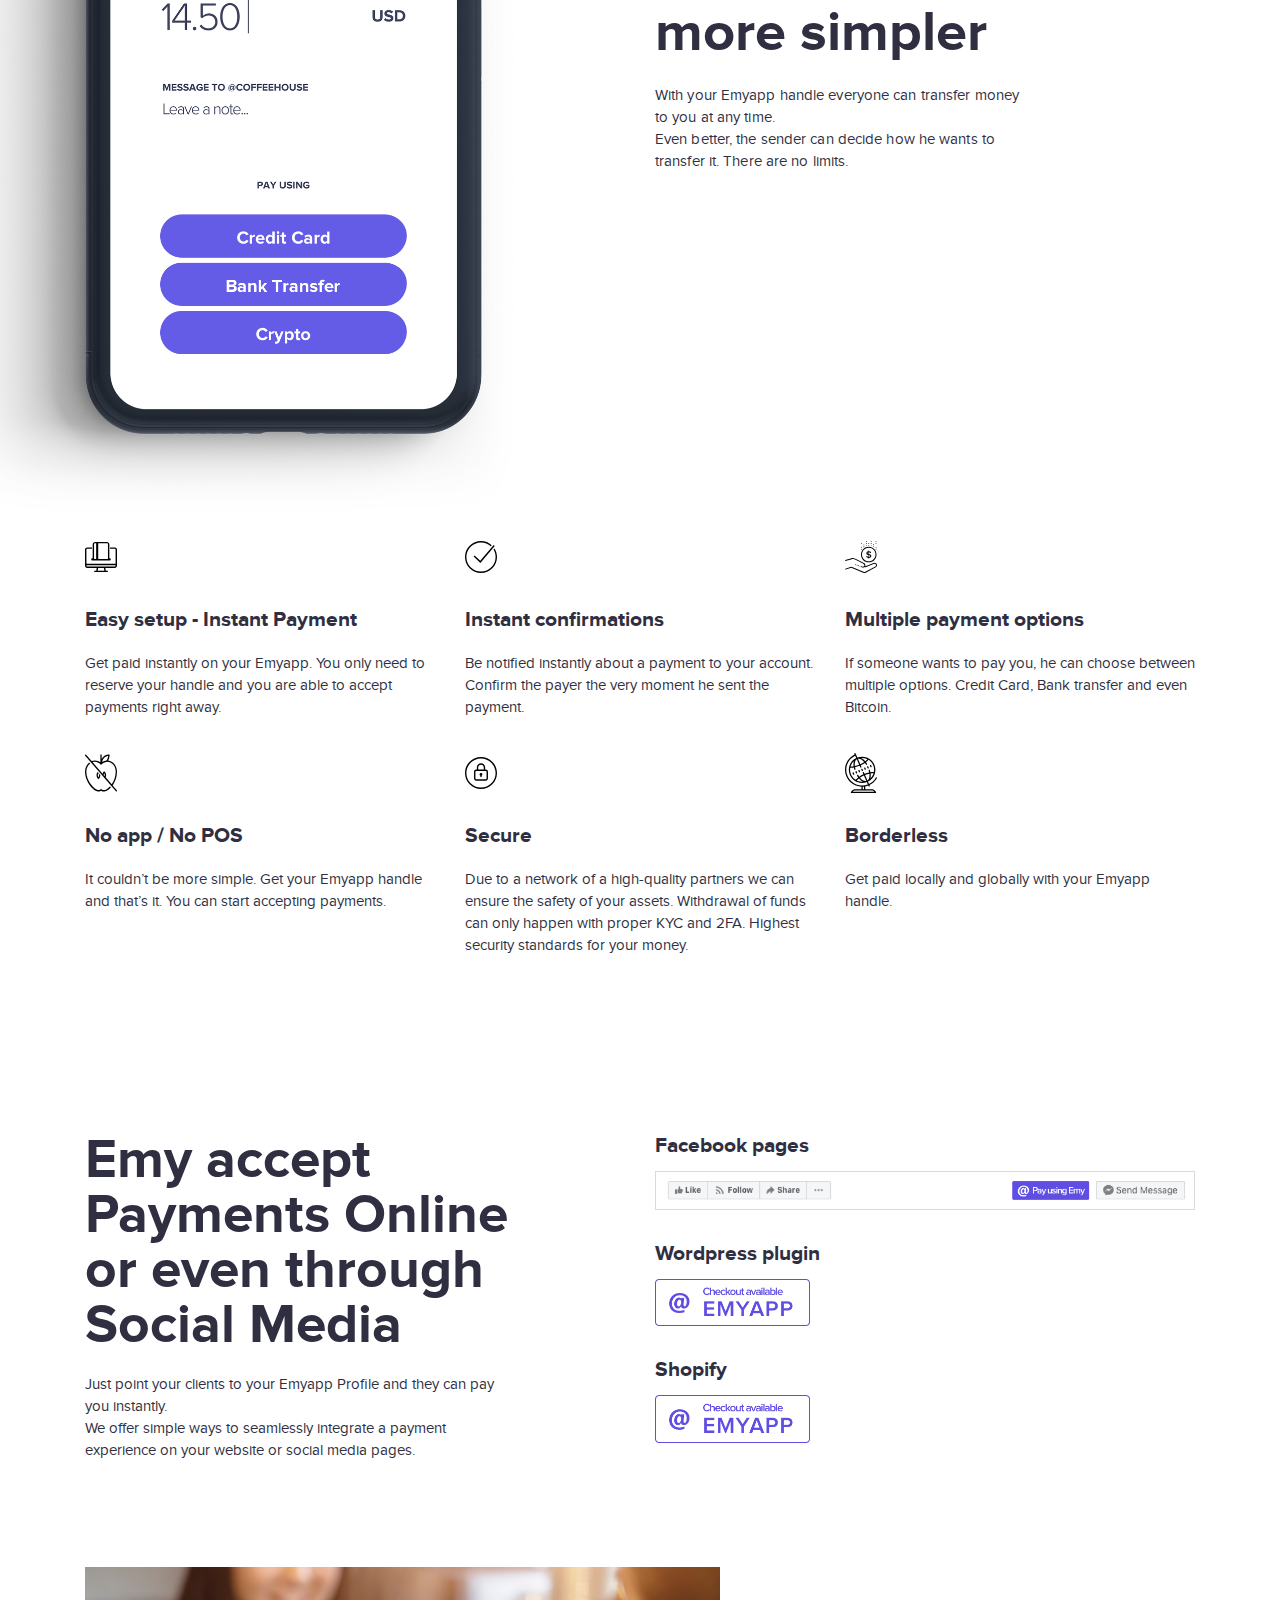
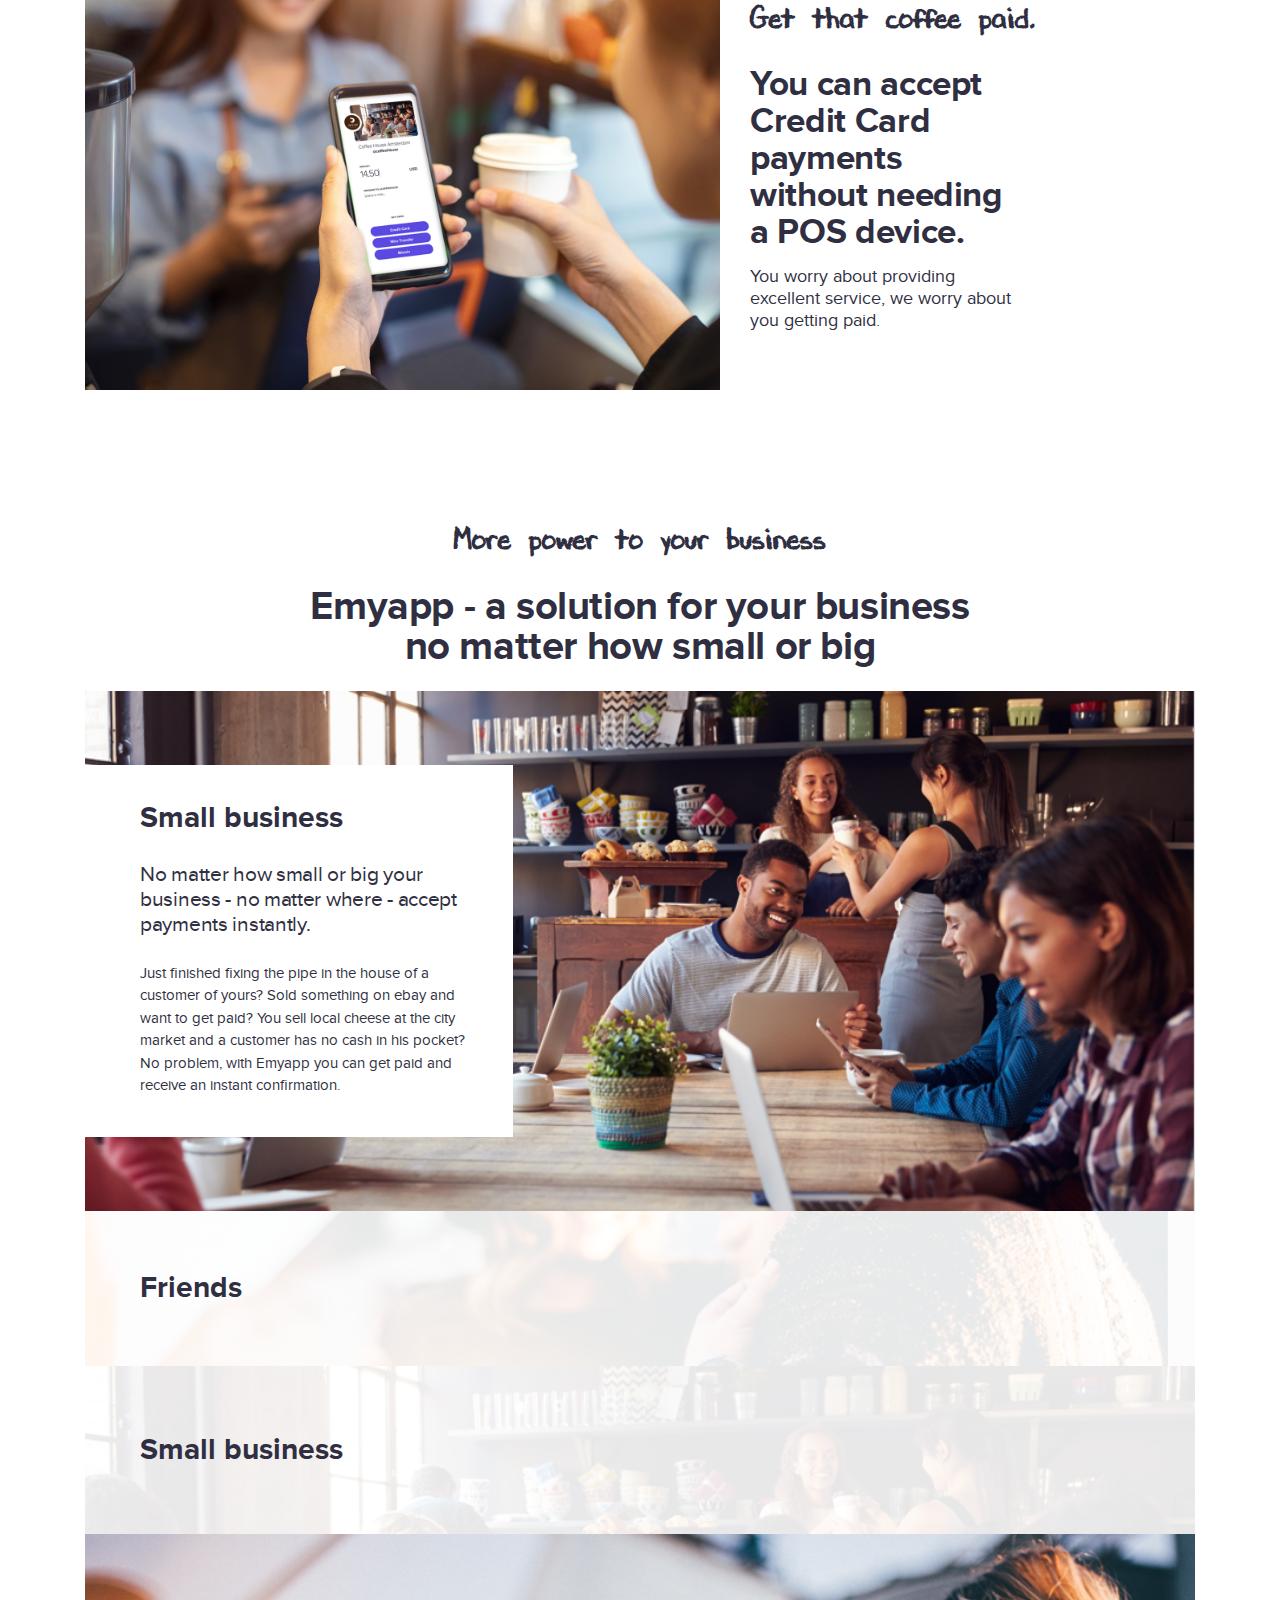
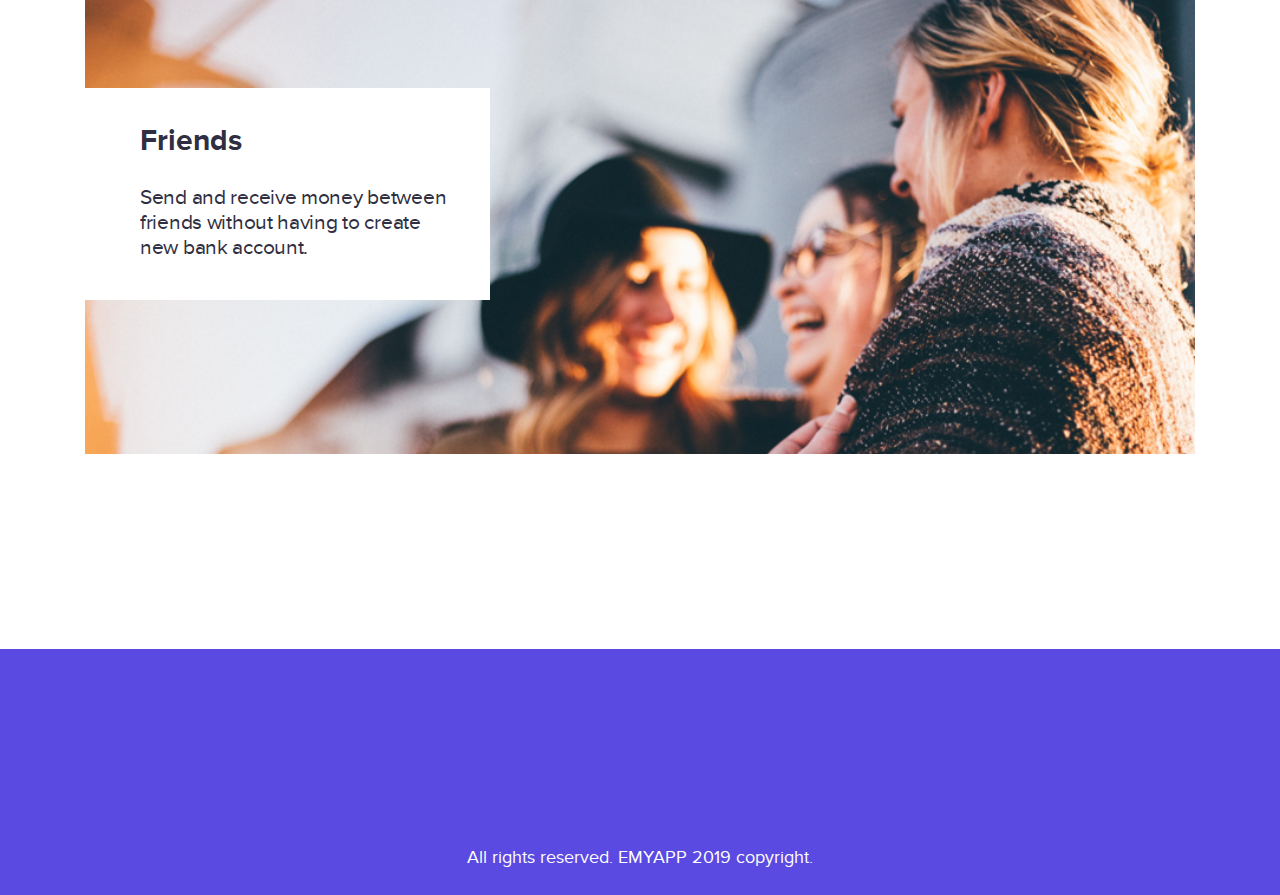
==== commit bbb8e5c6: "added new: logo, dark-logo, favicons..." ====
--- a/index.html
+++ b/index.html
@@ -29,7 +29,7 @@
       color="#5bbad5"
     />
     <link rel="shortcut icon" href="./assets/media/favicon/favicon.ico" />
-    <meta name="msapplication-TileColor" content="#ffffff" />
+    <meta name="msapplication-TileColor" content="#da532c" />
     <meta
       name="msapplication-config"
       content="./assets/media/favicon/browserconfig.xml"
--- a/assets/css/style.css
+++ b/assets/css/style.css
@@ -312,7 +312,11 @@
   font-size: 2.5rem;
   letter-spacing: -0.34px;
   line-height: 3rem;
-  font-weight: 300; }
+  font-weight: 300;
+  text-align: left; }
+.signup-section .mobile-logo {
+  position: absolute;
+  top: 3rem; }
 .signup-section .left-signup {
   display: -webkit-box;
   display: -ms-flexbox;
@@ -349,10 +353,10 @@
   text-align: center;
   min-height: 100vh;
   -webkit-box-pack: center;
-  -ms-flex-pack: center;
-  justify-content: center; }
+  -ms-flex-pack: center; }
   .signup-section .right-signup h2 {
-    margin-bottom: 4.9rem; }
+    margin-top: 9.5rem;
+    margin-bottom: 3.9rem; }
   .signup-section .right-signup a {
     color: #6043EB; }
   .signup-section .right-signup .signup-terms {
@@ -790,7 +794,9 @@
       background-color: #ffffff; }
 
   .slides-section {
-    padding-bottom: 11rem; }
+    padding-top: 4rem;
+    padding-bottom: 11rem;
+    overflow: hidden; }
 
   .twitter-payments img {
     bottom: -7rem; }
@@ -839,8 +845,8 @@
     letter-spacing: -0.3px;
     line-height: 3rem; }
 
-  .signup-section .right-signup h2 {
-    text-align: left; }
+  .signup-section .right-signup {
+    justify-content: center; }
   .signup-section .signup-success {
     display: -webkit-box;
     display: -ms-flexbox;
@@ -880,7 +886,7 @@
     line-height: 2.2rem;
     padding-top: 5.2rem; }
   .screens .screen-1 {
-    padding-bottom: 20rem; }
+    padding-bottom: 16rem; }
     .screens .screen-1 h2 {
       position: relative;
       font-size: 3rem;
